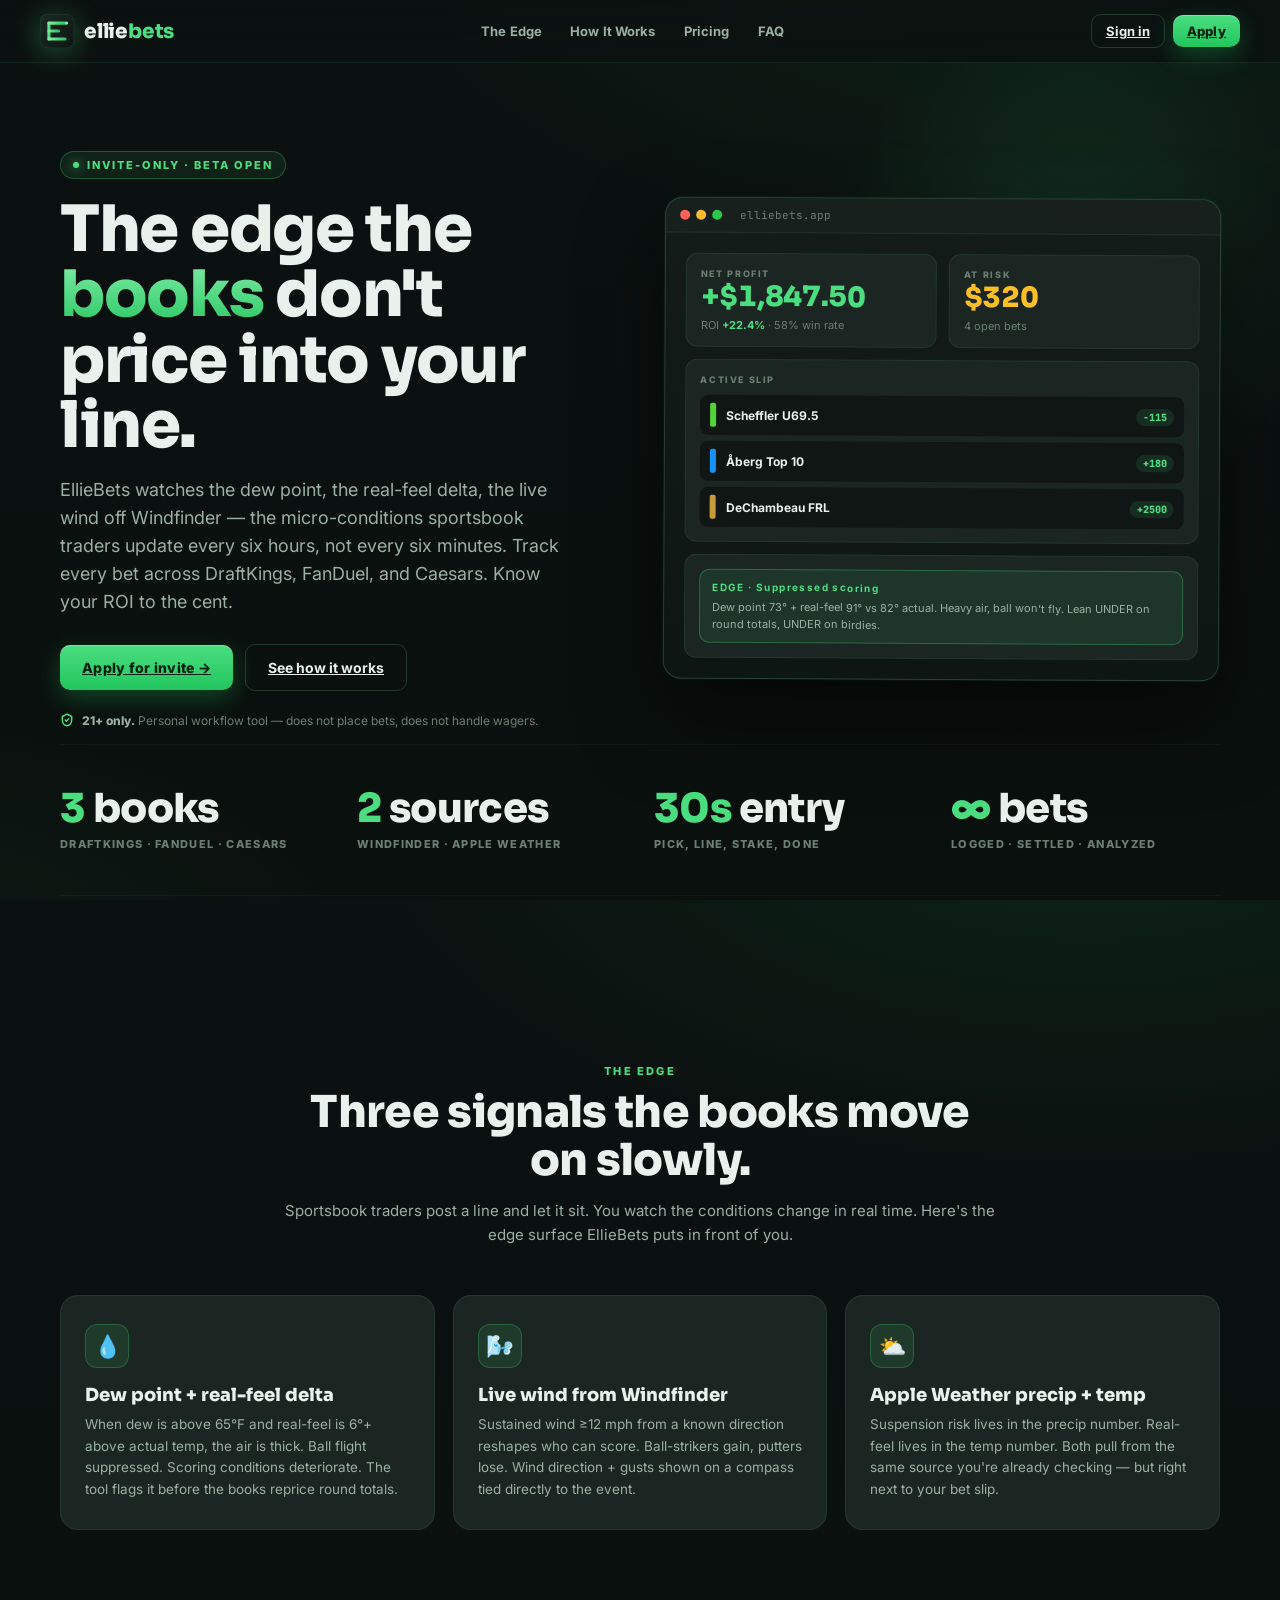
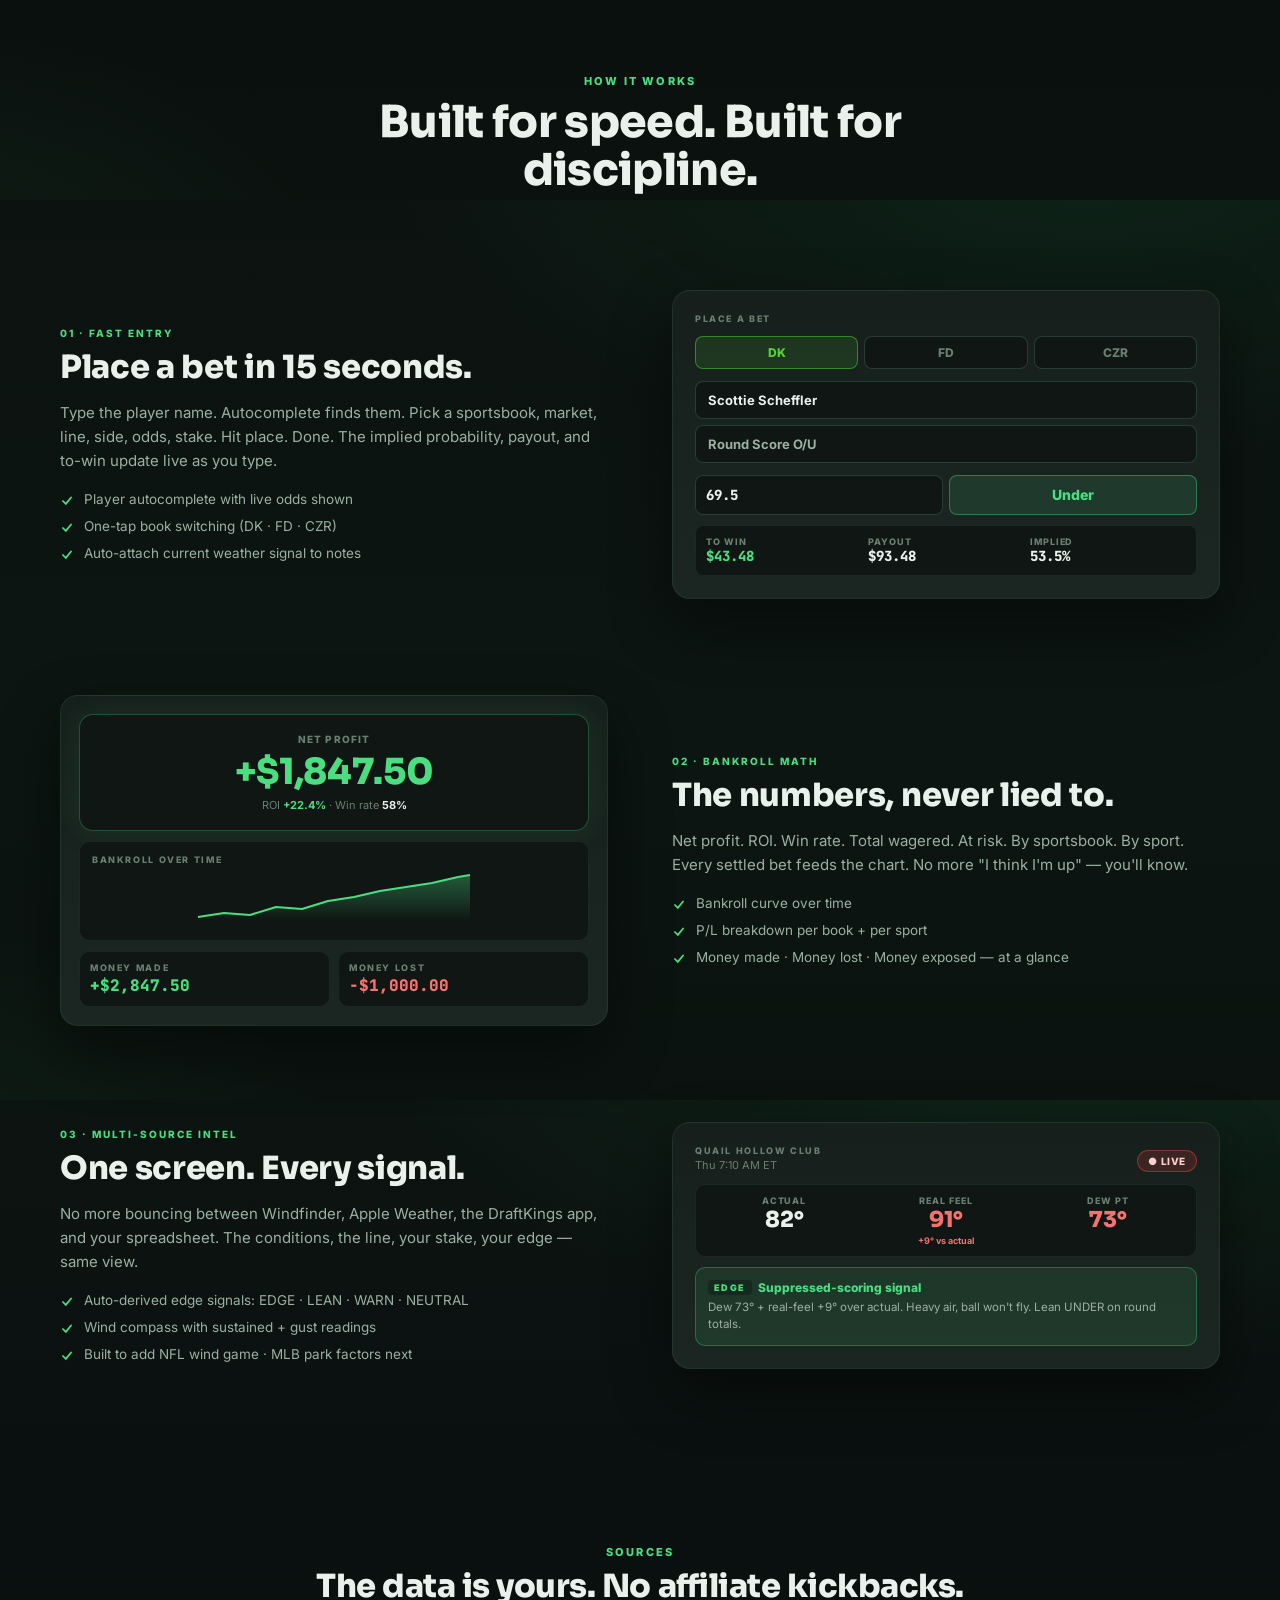
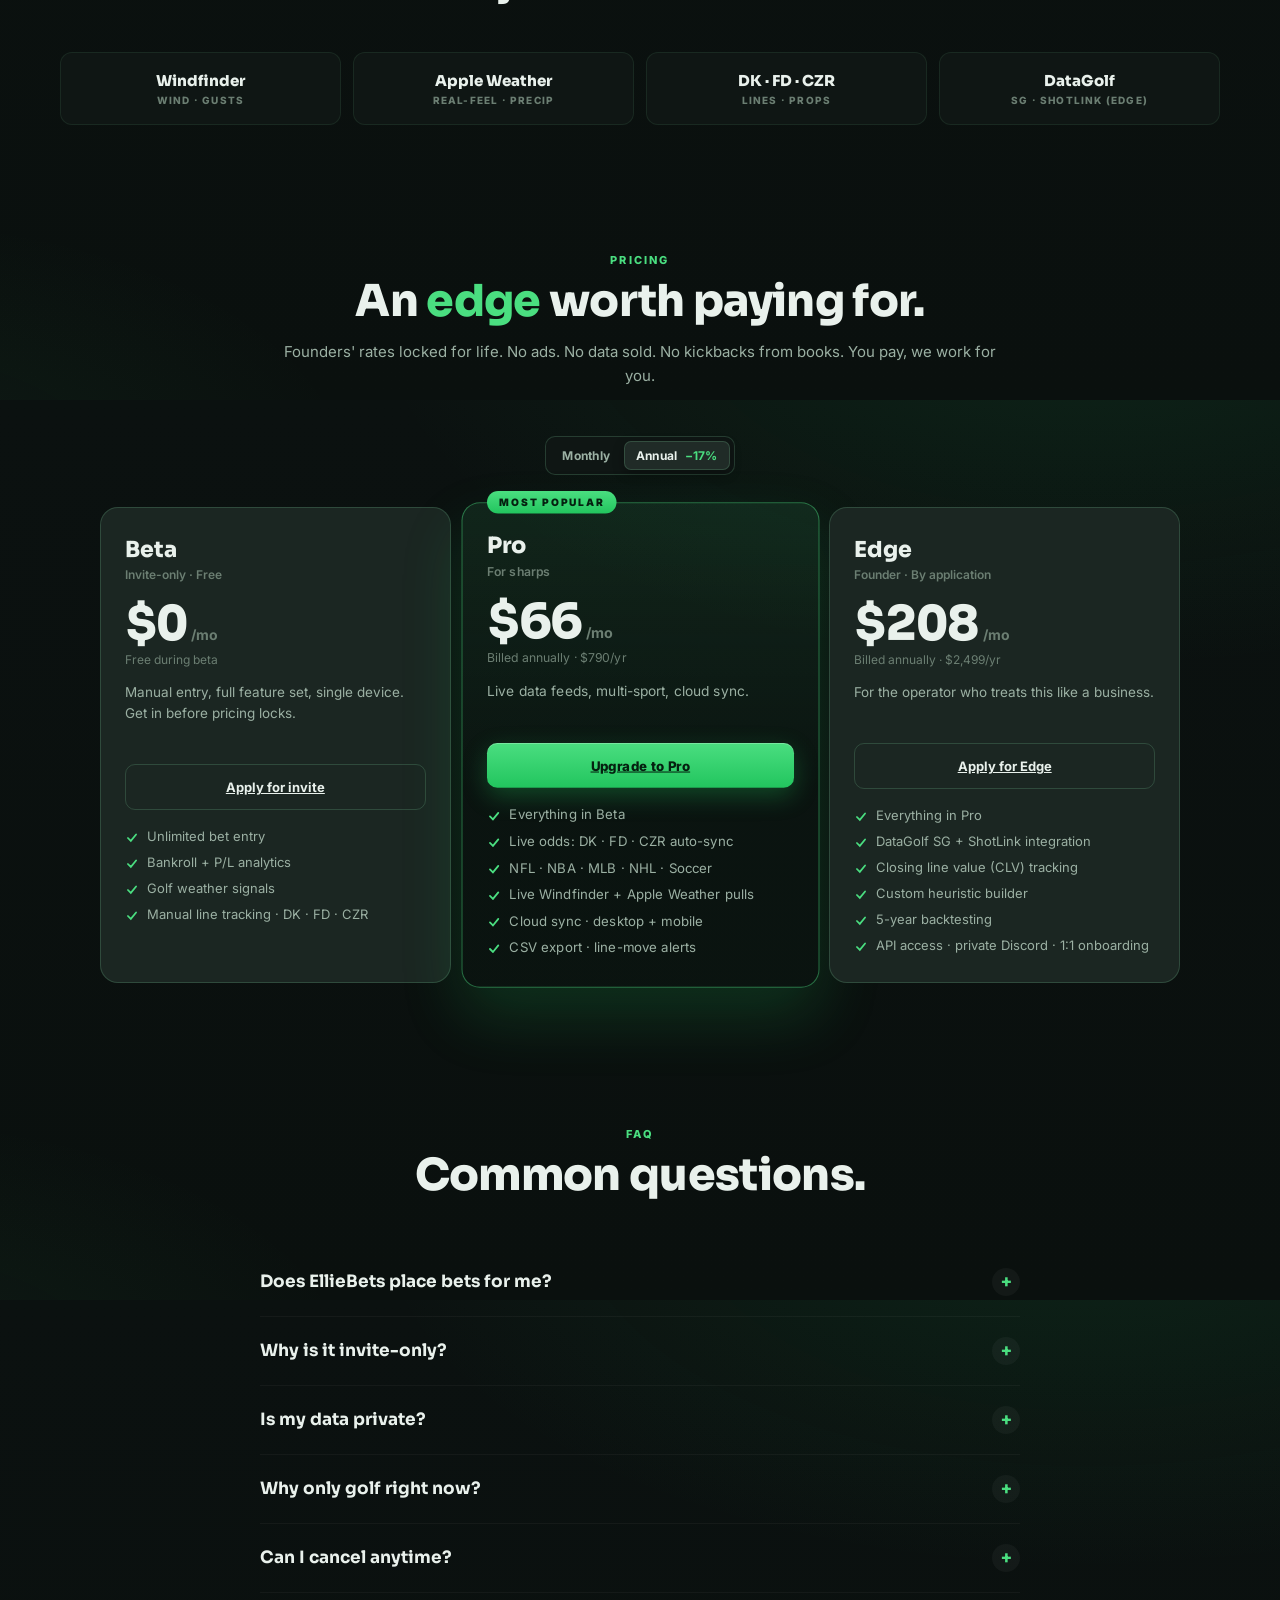
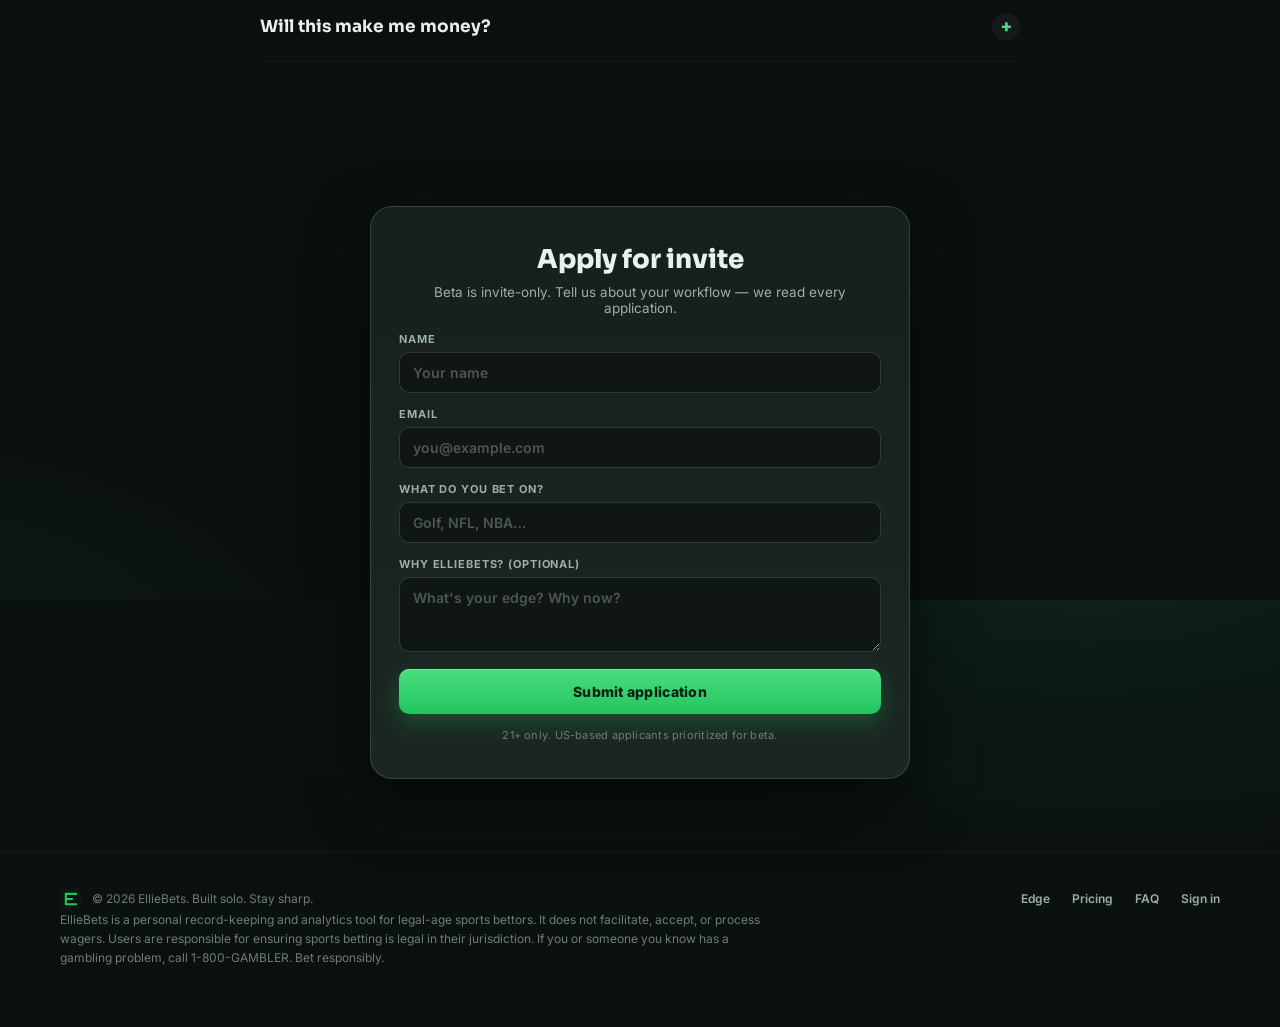
==== index.html @ 2fd18cd8 "first launch" ====
<!DOCTYPE html>
<html lang="en">
<head>
  <meta charset="UTF-8" />
  <meta name="viewport" content="width=device-width, initial-scale=1, viewport-fit=cover" />
  <title>EllieBets — The private edge-tracker for serious sports bettors</title>
  <meta name="description" content="A private, invite-only sports betting workflow tool. Live weather signals, multi-book line tracking, and the bankroll math that books don't show you. Built by one bettor, for serious bettors." />
  <meta name="theme-color" content="#0b1110" />

  <link rel="icon" href="data:image/svg+xml;utf8,<svg xmlns='http://www.w3.org/2000/svg' viewBox='0 0 64 64'><rect width='64' height='64' rx='14' fill='%230e1613'/><rect x='14' y='14' width='6' height='36' rx='3' fill='%2322c55e'/><rect x='14' y='14' width='36' height='6' rx='3' fill='%2322c55e'/><rect x='14' y='29' width='24' height='6' rx='3' fill='%2322c55e'/><rect x='14' y='44' width='36' height='6' rx='3' fill='%2322c55e'/><circle cx='50' cy='17' r='3' fill='%2386efac'/></svg>" />

  <link rel="stylesheet" href="src/styles.css" />
  <link rel="stylesheet" href="src/landing.css" />
</head>
<body>

  <!-- ── Nav ─────────────────────────────────────────── -->
  <header class="lp-nav">
    <div class="lp-wrap lp-nav-inner">
      <a href="#top" style="display: inline-flex; align-items: center; gap: 10px; text-decoration: none; color: inherit;">
        <svg width="34" height="34" viewBox="0 0 64 64" aria-label="EllieBets" role="img"
             style="filter: drop-shadow(0 4px 14px rgba(74,222,128,0.35));">
          <defs>
            <linearGradient id="ebTile" x1="0" y1="0" x2="1" y2="1">
              <stop offset="0%" stop-color="#1c2a23" /><stop offset="100%" stop-color="#0e1613" />
            </linearGradient>
            <linearGradient id="ebBar" x1="0" y1="0" x2="1" y2="0">
              <stop offset="0%" stop-color="#86efac" /><stop offset="100%" stop-color="#22c55e" />
            </linearGradient>
          </defs>
          <rect x="0" y="0" width="64" height="64" rx="14" fill="url(#ebTile)" />
          <rect x="0.5" y="0.5" width="63" height="63" rx="13.5" fill="none" stroke="rgba(74,222,128,0.18)" />
          <rect x="14" y="14" width="6" height="36" rx="3" fill="url(#ebBar)" />
          <rect x="14" y="14" width="36" height="6" rx="3" fill="url(#ebBar)" />
          <rect x="14" y="29" width="24" height="6" rx="3" fill="url(#ebBar)" opacity="0.95" />
          <rect x="14" y="44" width="36" height="6" rx="3" fill="url(#ebBar)" />
          <circle cx="50" cy="17" r="3" fill="#86efac" />
        </svg>
        <span style="font-family: var(--eb-font-display); font-weight: 900; font-size: 20px; letter-spacing: -0.01em;">
          <span style="color: var(--eb-fg-1);">ellie</span><span style="color: var(--eb-green);">bets</span>
        </span>
      </a>

      <nav class="lp-nav-links">
        <a href="#edge">The Edge</a>
        <a href="#how">How It Works</a>
        <a href="#pricing">Pricing</a>
        <a href="#faq">FAQ</a>
      </nav>

      <div class="lp-nav-cta">
        <a href="EllieBets.html" class="eb-btn eb-btn-ghost" style="padding: 8px 14px; font-size: 13px;">Sign in</a>
        <a href="#apply" class="eb-btn eb-btn-primary" style="padding: 8px 14px; font-size: 13px;">Apply</a>
        <button class="lp-mobile-toggle" aria-label="Menu" onclick="document.querySelector('.lp-mobile-menu').classList.toggle('open')">
          <svg viewBox="0 0 24 24" fill="none" stroke="currentColor" stroke-width="2.5" stroke-linecap="round">
            <line x1="4" y1="7" x2="20" y2="7"/>
            <line x1="4" y1="12" x2="20" y2="12"/>
            <line x1="4" y1="17" x2="20" y2="17"/>
          </svg>
        </button>
      </div>
    </div>
    <div class="lp-wrap">
      <div class="lp-mobile-menu">
        <a href="#edge" onclick="document.querySelector('.lp-mobile-menu').classList.remove('open')">The Edge</a>
        <a href="#how" onclick="document.querySelector('.lp-mobile-menu').classList.remove('open')">How It Works</a>
        <a href="#pricing" onclick="document.querySelector('.lp-mobile-menu').classList.remove('open')">Pricing</a>
        <a href="#faq" onclick="document.querySelector('.lp-mobile-menu').classList.remove('open')">FAQ</a>
        <a href="EllieBets.html">Sign in →</a>
      </div>
    </div>
  </header>

  <!-- ── Hero ────────────────────────────────────────── -->
  <section class="lp-hero" id="top">
    <div class="lp-wrap">
      <div class="lp-hero-grid">
        <div>
          <span class="lp-eyebrow">Invite-only · Beta open</span>
          <h1 class="lp-h1">
            The edge the <em>books</em> don't price into your line.
          </h1>
          <p class="lp-sub">
            EllieBets watches the dew point, the real-feel delta, the live wind off Windfinder — the micro-conditions sportsbook traders update every six hours, not every six minutes. Track every bet across DraftKings, FanDuel, and Caesars. Know your ROI to the cent.
          </p>

          <div class="lp-cta-row">
            <a href="#apply" class="eb-btn eb-btn-primary">Apply for invite →</a>
            <a href="#how" class="eb-btn eb-btn-ghost">See how it works</a>
          </div>

          <div class="lp-trustline">
            <svg width="14" height="14" viewBox="0 0 24 24" fill="none" stroke="var(--eb-green)" stroke-width="2.5" stroke-linecap="round">
              <path d="M12 2L4 6v6c0 5 3.5 9 8 10 4.5-1 8-5 8-10V6l-8-4z"/>
              <path d="M9 12l2 2 4-4"/>
            </svg>
            <span><strong>21+ only.</strong> Personal workflow tool — does not place bets, does not handle wagers.</span>
          </div>
        </div>

        <!-- Mockup -->
        <div class="lp-mockup">
          <div class="lp-mockup-bar">
            <i></i><i></i><i></i>
            <span>elliebets.app</span>
          </div>
          <div class="lp-mockup-body">
            <div class="lp-mockup-card">
              <div class="lp-mock-label">Net Profit</div>
              <div class="lp-mock-stat">+$1,847.50</div>
              <div style="font-size: 11px; color: var(--eb-fg-3); margin-top: 4px;">ROI <span style="color: var(--eb-green); font-weight: 700;">+22.4%</span> · 58% win rate</div>
            </div>
            <div class="lp-mockup-card">
              <div class="lp-mock-label">At Risk</div>
              <div class="lp-mock-stat" style="color: var(--eb-push);">$320</div>
              <div style="font-size: 11px; color: var(--eb-fg-3); margin-top: 4px;">4 open bets</div>
            </div>
            <div class="lp-mockup-card span-2">
              <div class="lp-mock-label" style="margin-bottom: 10px;">Active Slip</div>
              <div class="lp-mock-row">
                <span style="width: 6px; height: 24px; background: #53d337; border-radius: 2px;"></span>
                <span>Scheffler U69.5</span>
                <span class="lp-mock-pill">−115</span>
              </div>
              <div class="lp-mock-row">
                <span style="width: 6px; height: 24px; background: #1493ff; border-radius: 2px;"></span>
                <span>Åberg Top 10</span>
                <span class="lp-mock-pill">+180</span>
              </div>
              <div class="lp-mock-row">
                <span style="width: 6px; height: 24px; background: #c79b3a; border-radius: 2px;"></span>
                <span>DeChambeau FRL</span>
                <span class="lp-mock-pill">+2500</span>
              </div>
            </div>
            <div class="lp-mockup-card span-2">
              <div class="lp-mock-edge">
                <b>EDGE · Suppressed scoring</b>
                Dew point 73° + real-feel 91° vs 82° actual. Heavy air, ball won't fly. Lean UNDER on round totals, UNDER on birdies.
              </div>
            </div>
          </div>
        </div>
      </div>

      <!-- Stats strip -->
      <div class="lp-stats">
        <div>
          <div class="lp-stat-num"><em>3</em> books</div>
          <div class="lp-stat-cap">DraftKings · FanDuel · Caesars</div>
        </div>
        <div>
          <div class="lp-stat-num"><em>2</em> sources</div>
          <div class="lp-stat-cap">Windfinder · Apple Weather</div>
        </div>
        <div>
          <div class="lp-stat-num"><em>30s</em> entry</div>
          <div class="lp-stat-cap">Pick, line, stake, done</div>
        </div>
        <div>
          <div class="lp-stat-num"><em>∞</em> bets</div>
          <div class="lp-stat-cap">Logged · Settled · Analyzed</div>
        </div>
      </div>
    </div>
  </section>

  <!-- ── The Edge ────────────────────────────────────── -->
  <section class="lp-section" id="edge">
    <div class="lp-wrap">
      <div class="lp-section-head">
        <div class="lp-section-eyebrow">The Edge</div>
        <h2 class="lp-section-title">Three signals the books move on slowly.</h2>
        <p class="lp-section-sub">
          Sportsbook traders post a line and let it sit. You watch the conditions change in real time. Here's the edge surface EllieBets puts in front of you.
        </p>
      </div>

      <div class="lp-edge">
        <div class="lp-edge-card">
          <div class="ico">💧</div>
          <h3>Dew point + real-feel delta</h3>
          <p>When dew is above 65°F and real-feel is 6°+ above actual temp, the air is thick. Ball flight suppressed. Scoring conditions deteriorate. The tool flags it before the books reprice round totals.</p>
        </div>
        <div class="lp-edge-card">
          <div class="ico">🌬️</div>
          <h3>Live wind from Windfinder</h3>
          <p>Sustained wind ≥12 mph from a known direction reshapes who can score. Ball-strikers gain, putters lose. Wind direction + gusts shown on a compass tied directly to the event.</p>
        </div>
        <div class="lp-edge-card">
          <div class="ico">⛅</div>
          <h3>Apple Weather precip + temp</h3>
          <p>Suspension risk lives in the precip number. Real-feel lives in the temp number. Both pull from the same source you're already checking — but right next to your bet slip.</p>
        </div>
      </div>
    </div>
  </section>

  <!-- ── How It Works ────────────────────────────────── -->
  <section class="lp-section" id="how" style="background: linear-gradient(180deg, transparent 0%, rgba(74,222,128,0.025) 50%, transparent 100%);">
    <div class="lp-wrap">
      <div class="lp-section-head">
        <div class="lp-section-eyebrow">How It Works</div>
        <h2 class="lp-section-title">Built for speed. Built for discipline.</h2>
      </div>

      <div class="lp-feature-row">
        <div>
          <div class="lp-section-eyebrow">01 · Fast entry</div>
          <h3>Place a bet in 15 seconds.</h3>
          <p>Type the player name. Autocomplete finds them. Pick a sportsbook, market, line, side, odds, stake. Hit place. Done. The implied probability, payout, and to-win update live as you type.</p>
          <ul>
            <li><svg viewBox="0 0 24 24" fill="none" stroke="var(--eb-green)" stroke-width="3" stroke-linecap="round"><path d="M5 12l5 5 9-11"/></svg> Player autocomplete with live odds shown</li>
            <li><svg viewBox="0 0 24 24" fill="none" stroke="var(--eb-green)" stroke-width="3" stroke-linecap="round"><path d="M5 12l5 5 9-11"/></svg> One-tap book switching (DK · FD · CZR)</li>
            <li><svg viewBox="0 0 24 24" fill="none" stroke="var(--eb-green)" stroke-width="3" stroke-linecap="round"><path d="M5 12l5 5 9-11"/></svg> Auto-attach current weather signal to notes</li>
          </ul>
        </div>
        <div class="lp-visual">
          <div class="lp-mock-label" style="margin-bottom: 12px;">Place a Bet</div>
          <div style="display: grid; grid-template-columns: 1fr 1fr 1fr; gap: 6px; margin-bottom: 12px;">
            <div style="padding: 8px; background: rgba(83,211,55,0.12); border: 1px solid rgba(83,211,55,0.5); border-radius: 8px; text-align: center; font-weight: 800; font-size: 12px; color: #53d337;">DK</div>
            <div style="padding: 8px; background: var(--eb-bg-1); border: 1px solid var(--eb-border-strong); border-radius: 8px; text-align: center; font-weight: 800; font-size: 12px; color: var(--eb-fg-3);">FD</div>
            <div style="padding: 8px; background: var(--eb-bg-1); border: 1px solid var(--eb-border-strong); border-radius: 8px; text-align: center; font-weight: 800; font-size: 12px; color: var(--eb-fg-3);">CZR</div>
          </div>
          <div style="padding: 10px 12px; background: var(--eb-bg-1); border: 1px solid var(--eb-border-strong); border-radius: 8px; font-size: 13px; font-weight: 700; margin-bottom: 6px;">Scottie Scheffler</div>
          <div style="padding: 10px 12px; background: var(--eb-bg-1); border: 1px solid var(--eb-border-strong); border-radius: 8px; font-size: 13px; font-weight: 700; margin-bottom: 12px; color: var(--eb-fg-2);">Round Score O/U</div>
          <div style="display: grid; grid-template-columns: 1fr 1fr; gap: 6px; margin-bottom: 6px;">
            <div style="padding: 10px; background: var(--eb-bg-1); border: 1px solid var(--eb-border-strong); border-radius: 8px; font-family: var(--eb-font-mono); font-weight: 800;">69.5</div>
            <div style="padding: 10px; background: rgba(74,222,128,0.12); border: 1px solid rgba(74,222,128,0.4); border-radius: 8px; font-weight: 800; color: var(--eb-green); text-align: center;">Under</div>
          </div>
          <div style="display: grid; grid-template-columns: repeat(3,1fr); gap: 6px; padding: 10px; background: var(--eb-bg-1); border: 1px solid var(--eb-border); border-radius: 8px; margin-top: 10px;">
            <div><div style="font-size: 9px; color: var(--eb-fg-3); letter-spacing: 0.1em; font-weight: 800;">TO WIN</div><div style="font-family: var(--eb-font-mono); font-weight: 800; color: var(--eb-green);">$43.48</div></div>
            <div><div style="font-size: 9px; color: var(--eb-fg-3); letter-spacing: 0.1em; font-weight: 800;">PAYOUT</div><div style="font-family: var(--eb-font-mono); font-weight: 800;">$93.48</div></div>
            <div><div style="font-size: 9px; color: var(--eb-fg-3); letter-spacing: 0.1em; font-weight: 800;">IMPLIED</div><div style="font-family: var(--eb-font-mono); font-weight: 800;">53.5%</div></div>
          </div>
        </div>
      </div>

      <div class="lp-feature-row reverse">
        <div>
          <div class="lp-section-eyebrow">02 · Bankroll math</div>
          <h3>The numbers, never lied to.</h3>
          <p>Net profit. ROI. Win rate. Total wagered. At risk. By sportsbook. By sport. Every settled bet feeds the chart. No more "I think I'm up" — you'll know.</p>
          <ul>
            <li><svg viewBox="0 0 24 24" fill="none" stroke="var(--eb-green)" stroke-width="3" stroke-linecap="round"><path d="M5 12l5 5 9-11"/></svg> Bankroll curve over time</li>
            <li><svg viewBox="0 0 24 24" fill="none" stroke="var(--eb-green)" stroke-width="3" stroke-linecap="round"><path d="M5 12l5 5 9-11"/></svg> P/L breakdown per book + per sport</li>
            <li><svg viewBox="0 0 24 24" fill="none" stroke="var(--eb-green)" stroke-width="3" stroke-linecap="round"><path d="M5 12l5 5 9-11"/></svg> Money made · Money lost · Money exposed — at a glance</li>
          </ul>
        </div>
        <div class="lp-visual" style="padding: 18px;">
          <div style="padding: 18px; background: var(--eb-bg-1); border: 1px solid rgba(74,222,128,0.30); border-radius: 14px; text-align: center; box-shadow: 0 0 32px rgba(74,222,128,0.10);">
            <div style="font-size: 10px; letter-spacing: 0.12em; text-transform: uppercase; color: var(--eb-fg-3); font-weight: 800;">Net Profit</div>
            <div style="font-family: var(--eb-font-display); font-weight: 900; font-size: 36px; color: var(--eb-green); letter-spacing: -0.01em; margin-top: 4px;">+$1,847.50</div>
            <div style="font-size: 11px; color: var(--eb-fg-3); margin-top: 4px;">ROI <span style="color: var(--eb-green); font-weight: 700;">+22.4%</span> · Win rate <span style="color: var(--eb-fg-1); font-weight: 700;">58%</span></div>
          </div>
          <div style="padding: 12px; background: var(--eb-bg-1); border: 1px solid var(--eb-border); border-radius: 10px; margin-top: 10px;">
            <div class="lp-mock-label">Bankroll over time</div>
            <svg viewBox="0 0 280 56" style="width: 100%; height: 56px; margin-top: 4px;">
              <defs>
                <linearGradient id="lpSpark" x1="0" y1="0" x2="0" y2="1">
                  <stop offset="0%" stop-color="#4ade80" stop-opacity="0.35"/><stop offset="100%" stop-color="#4ade80" stop-opacity="0"/>
                </linearGradient>
              </defs>
              <path d="M 4 48 L 30 44 L 56 46 L 82 38 L 108 40 L 134 32 L 160 28 L 186 22 L 212 18 L 238 14 L 264 8 L 276 6 L 276 52 L 4 52 Z" fill="url(#lpSpark)"/>
              <path d="M 4 48 L 30 44 L 56 46 L 82 38 L 108 40 L 134 32 L 160 28 L 186 22 L 212 18 L 238 14 L 264 8 L 276 6" fill="none" stroke="#4ade80" stroke-width="2" stroke-linejoin="round"/>
            </svg>
          </div>
          <div style="display: grid; grid-template-columns: 1fr 1fr; gap: 8px; margin-top: 10px;">
            <div style="padding: 10px; background: var(--eb-bg-1); border: 1px solid var(--eb-border); border-radius: 10px;">
              <div class="lp-mock-label">Money Made</div>
              <div style="font-family: var(--eb-font-mono); font-weight: 800; font-size: 16px; color: var(--eb-green); margin-top: 2px;">+$2,847.50</div>
            </div>
            <div style="padding: 10px; background: var(--eb-bg-1); border: 1px solid var(--eb-border); border-radius: 10px;">
              <div class="lp-mock-label">Money Lost</div>
              <div style="font-family: var(--eb-font-mono); font-weight: 800; font-size: 16px; color: var(--eb-loss); margin-top: 2px;">−$1,000.00</div>
            </div>
          </div>
        </div>
      </div>

      <div class="lp-feature-row">
        <div>
          <div class="lp-section-eyebrow">03 · Multi-source intel</div>
          <h3>One screen. Every signal.</h3>
          <p>No more bouncing between Windfinder, Apple Weather, the DraftKings app, and your spreadsheet. The conditions, the line, your stake, your edge — same view.</p>
          <ul>
            <li><svg viewBox="0 0 24 24" fill="none" stroke="var(--eb-green)" stroke-width="3" stroke-linecap="round"><path d="M5 12l5 5 9-11"/></svg> Auto-derived edge signals: EDGE · LEAN · WARN · NEUTRAL</li>
            <li><svg viewBox="0 0 24 24" fill="none" stroke="var(--eb-green)" stroke-width="3" stroke-linecap="round"><path d="M5 12l5 5 9-11"/></svg> Wind compass with sustained + gust readings</li>
            <li><svg viewBox="0 0 24 24" fill="none" stroke="var(--eb-green)" stroke-width="3" stroke-linecap="round"><path d="M5 12l5 5 9-11"/></svg> Built to add NFL wind game · MLB park factors next</li>
          </ul>
        </div>
        <div class="lp-visual">
          <div style="display: flex; justify-content: space-between; align-items: flex-end; margin-bottom: 12px;">
            <div>
              <div class="lp-mock-label">Quail Hollow Club</div>
              <div style="font-size: 11px; color: var(--eb-fg-3); margin-top: 2px;">Thu 7:10 AM ET</div>
            </div>
            <div style="font-size: 10px; padding: 4px 10px; background: rgba(239,68,68,0.16); border: 1px solid rgba(239,68,68,0.45); border-radius: 999px; color: #ffcfcf; font-weight: 800; letter-spacing: 0.06em;">● LIVE</div>
          </div>
          <div style="display: grid; grid-template-columns: 1fr 1fr 1fr; gap: 6px; background: var(--eb-bg-1); border: 1px solid var(--eb-border); border-radius: 10px; padding: 10px;">
            <div style="text-align: center;"><div style="font-size: 9px; color: var(--eb-fg-3); letter-spacing: 0.1em; font-weight: 800;">ACTUAL</div><div style="font-family: var(--eb-font-display); font-weight: 800; font-size: 22px;">82°</div></div>
            <div style="text-align: center;"><div style="font-size: 9px; color: var(--eb-fg-3); letter-spacing: 0.1em; font-weight: 800;">REAL FEEL</div><div style="font-family: var(--eb-font-display); font-weight: 800; font-size: 22px; color: var(--eb-loss);">91°</div><div style="font-size: 9px; color: var(--eb-loss); font-weight: 700; margin-top: 2px;">+9° vs actual</div></div>
            <div style="text-align: center;"><div style="font-size: 9px; color: var(--eb-fg-3); letter-spacing: 0.1em; font-weight: 800;">DEW PT</div><div style="font-family: var(--eb-font-display); font-weight: 800; font-size: 22px; color: var(--eb-loss);">73°</div></div>
          </div>
          <div style="padding: 12px; background: rgba(74,222,128,0.10); border: 1px solid rgba(74,222,128,0.32); border-radius: 10px; margin-top: 10px;">
            <div style="display: flex; align-items: center; gap: 6px; margin-bottom: 4px;">
              <span style="font-size: 9px; font-weight: 900; letter-spacing: 0.16em; color: var(--eb-green); padding: 2px 6px; border-radius: 4px; background: rgba(0,0,0,0.25);">EDGE</span>
              <span style="font-size: 12px; font-weight: 800; color: var(--eb-green);">Suppressed-scoring signal</span>
            </div>
            <div style="font-size: 11.5px; color: var(--eb-fg-2); line-height: 1.45;">Dew 73° + real-feel +9° over actual. Heavy air, ball won't fly. Lean UNDER on round totals.</div>
          </div>
        </div>
      </div>
    </div>
  </section>

  <!-- ── Sources ─────────────────────────────────────── -->
  <section class="lp-section tight">
    <div class="lp-wrap">
      <div class="lp-section-head">
        <div class="lp-section-eyebrow">Sources</div>
        <h2 class="lp-section-title" style="font-size: clamp(22px, 3vw, 32px);">The data is yours. No affiliate kickbacks.</h2>
      </div>
      <div class="lp-sources">
        <div class="lp-source"><div class="lp-source-name">Windfinder</div><div class="lp-source-cap">Wind · Gusts</div></div>
        <div class="lp-source"><div class="lp-source-name">Apple Weather</div><div class="lp-source-cap">Real-feel · Precip</div></div>
        <div class="lp-source"><div class="lp-source-name">DK · FD · CZR</div><div class="lp-source-cap">Lines · Props</div></div>
        <div class="lp-source"><div class="lp-source-name">DataGolf</div><div class="lp-source-cap">SG · ShotLink (Edge)</div></div>
      </div>
    </div>
  </section>

  <!-- ── Pricing ─────────────────────────────────────── -->
  <section class="lp-section" id="pricing">
    <div class="lp-wrap">
      <div class="lp-section-head">
        <div class="lp-section-eyebrow">Pricing</div>
        <h2 class="lp-section-title">An <span style="color: var(--eb-green);">edge</span> worth paying for.</h2>
        <p class="lp-section-sub">Founders' rates locked for life. No ads. No data sold. No kickbacks from books. You pay, we work for you.</p>
      </div>

      <div class="lp-billing-toggle">
        <div class="eb-seg" style="padding: 4px;">
          <button id="bill-monthly" aria-pressed="false" onclick="setBilling('monthly')">Monthly</button>
          <button id="bill-annual" aria-pressed="true" onclick="setBilling('annual')">Annual <span style="color: var(--eb-green); margin-left: 4px;">−17%</span></button>
        </div>
      </div>

      <div class="lp-pricing-grid">
        <!-- Beta -->
        <div class="lp-tier">
          <h3>Beta</h3>
          <div class="tag">Invite-only · Free</div>
          <div class="lp-tier-price">
            <span class="num">$0</span><span class="per">/mo</span>
          </div>
          <div class="lp-tier-billing">Free during beta</div>
          <div class="lp-tier-desc">Manual entry, full feature set, single device. Get in before pricing locks.</div>
          <a href="#apply" class="eb-btn eb-btn-ghost">Apply for invite</a>
          <ul>
            <li><svg viewBox="0 0 24 24" fill="none" stroke="var(--eb-green)" stroke-width="3" stroke-linecap="round"><path d="M5 12l5 5 9-11"/></svg> Unlimited bet entry</li>
            <li><svg viewBox="0 0 24 24" fill="none" stroke="var(--eb-green)" stroke-width="3" stroke-linecap="round"><path d="M5 12l5 5 9-11"/></svg> Bankroll + P/L analytics</li>
            <li><svg viewBox="0 0 24 24" fill="none" stroke="var(--eb-green)" stroke-width="3" stroke-linecap="round"><path d="M5 12l5 5 9-11"/></svg> Golf weather signals</li>
            <li><svg viewBox="0 0 24 24" fill="none" stroke="var(--eb-green)" stroke-width="3" stroke-linecap="round"><path d="M5 12l5 5 9-11"/></svg> Manual line tracking · DK · FD · CZR</li>
          </ul>
        </div>

        <!-- Pro (featured) -->
        <div class="lp-tier featured">
          <span class="lp-tier-badge">MOST POPULAR</span>
          <h3>Pro</h3>
          <div class="tag">For sharps</div>
          <div class="lp-tier-price">
            <span class="num" data-monthly="79" data-annual="66">$66</span><span class="per">/mo</span>
          </div>
          <div class="lp-tier-billing" id="bill-pro">Billed annually · $790/yr</div>
          <div class="lp-tier-desc">Live data feeds, multi-sport, cloud sync.</div>
          <a href="#apply" class="eb-btn eb-btn-primary">Upgrade to Pro</a>
          <ul>
            <li><svg viewBox="0 0 24 24" fill="none" stroke="var(--eb-green)" stroke-width="3" stroke-linecap="round"><path d="M5 12l5 5 9-11"/></svg> Everything in Beta</li>
            <li><svg viewBox="0 0 24 24" fill="none" stroke="var(--eb-green)" stroke-width="3" stroke-linecap="round"><path d="M5 12l5 5 9-11"/></svg> Live odds: DK · FD · CZR auto-sync</li>
            <li><svg viewBox="0 0 24 24" fill="none" stroke="var(--eb-green)" stroke-width="3" stroke-linecap="round"><path d="M5 12l5 5 9-11"/></svg> NFL · NBA · MLB · NHL · Soccer</li>
            <li><svg viewBox="0 0 24 24" fill="none" stroke="var(--eb-green)" stroke-width="3" stroke-linecap="round"><path d="M5 12l5 5 9-11"/></svg> Live Windfinder + Apple Weather pulls</li>
            <li><svg viewBox="0 0 24 24" fill="none" stroke="var(--eb-green)" stroke-width="3" stroke-linecap="round"><path d="M5 12l5 5 9-11"/></svg> Cloud sync · desktop + mobile</li>
            <li><svg viewBox="0 0 24 24" fill="none" stroke="var(--eb-green)" stroke-width="3" stroke-linecap="round"><path d="M5 12l5 5 9-11"/></svg> CSV export · line-move alerts</li>
          </ul>
        </div>

        <!-- Edge -->
        <div class="lp-tier">
          <h3>Edge</h3>
          <div class="tag">Founder · By application</div>
          <div class="lp-tier-price">
            <span class="num" data-monthly="299" data-annual="208">$208</span><span class="per">/mo</span>
          </div>
          <div class="lp-tier-billing" id="bill-edge">Billed annually · $2,499/yr</div>
          <div class="lp-tier-desc">For the operator who treats this like a business.</div>
          <a href="#apply" class="eb-btn eb-btn-ghost">Apply for Edge</a>
          <ul>
            <li><svg viewBox="0 0 24 24" fill="none" stroke="var(--eb-green)" stroke-width="3" stroke-linecap="round"><path d="M5 12l5 5 9-11"/></svg> Everything in Pro</li>
            <li><svg viewBox="0 0 24 24" fill="none" stroke="var(--eb-green)" stroke-width="3" stroke-linecap="round"><path d="M5 12l5 5 9-11"/></svg> DataGolf SG + ShotLink integration</li>
            <li><svg viewBox="0 0 24 24" fill="none" stroke="var(--eb-green)" stroke-width="3" stroke-linecap="round"><path d="M5 12l5 5 9-11"/></svg> Closing line value (CLV) tracking</li>
            <li><svg viewBox="0 0 24 24" fill="none" stroke="var(--eb-green)" stroke-width="3" stroke-linecap="round"><path d="M5 12l5 5 9-11"/></svg> Custom heuristic builder</li>
            <li><svg viewBox="0 0 24 24" fill="none" stroke="var(--eb-green)" stroke-width="3" stroke-linecap="round"><path d="M5 12l5 5 9-11"/></svg> 5-year backtesting</li>
            <li><svg viewBox="0 0 24 24" fill="none" stroke="var(--eb-green)" stroke-width="3" stroke-linecap="round"><path d="M5 12l5 5 9-11"/></svg> API access · private Discord · 1:1 onboarding</li>
          </ul>
        </div>
      </div>
    </div>
  </section>

  <!-- ── FAQ ────────────────────────────────────────── -->
  <section class="lp-section" id="faq">
    <div class="lp-wrap">
      <div class="lp-section-head">
        <div class="lp-section-eyebrow">FAQ</div>
        <h2 class="lp-section-title">Common questions.</h2>
      </div>

      <div class="lp-faq">
        <div class="lp-faq-item">
          <button class="lp-faq-q" onclick="this.parentElement.classList.toggle('open')">
            <span>Does EllieBets place bets for me?</span><span class="plus">+</span>
          </button>
          <div class="lp-faq-a">
            <p>No. EllieBets is a personal workflow tool. It never connects to a sportsbook account, never moves money, and never holds funds. You place your own bets on DK, FD, or Caesars — EllieBets is where you log them, watch the conditions, and track your bankroll.</p>
          </div>
        </div>
        <div class="lp-faq-item">
          <button class="lp-faq-q" onclick="this.parentElement.classList.toggle('open')">
            <span>Why is it invite-only?</span><span class="plus">+</span>
          </button>
          <div class="lp-faq-a">
            <p>Quality over volume. The founder hand-reviews every applicant during beta. If you're a serious bettor with a real workflow, you'll get in fast.</p>
          </div>
        </div>
        <div class="lp-faq-item">
          <button class="lp-faq-q" onclick="this.parentElement.classList.toggle('open')">
            <span>Is my data private?</span><span class="plus">+</span>
          </button>
          <div class="lp-faq-a">
            <p>Yes. Your bets, your notes, your bankroll — locked to your account, encrypted at rest, never sold, never shared. The only thing the team sees is anonymized aggregates to improve the signal engine.</p>
          </div>
        </div>
        <div class="lp-faq-item">
          <button class="lp-faq-q" onclick="this.parentElement.classList.toggle('open')">
            <span>Why only golf right now?</span><span class="plus">+</span>
          </button>
          <div class="lp-faq-a">
            <p>Because weather signals are the strongest, slowest-moving edge in golf — and that's where this tool started. NFL wind games, MLB park factors, and NBA rest models are next on the roadmap. The sport switcher is already in the app.</p>
          </div>
        </div>
        <div class="lp-faq-item">
          <button class="lp-faq-q" onclick="this.parentElement.classList.toggle('open')">
            <span>Can I cancel anytime?</span><span class="plus">+</span>
          </button>
          <div class="lp-faq-a">
            <p>Yes, no questions asked. Annual subscribers get pro-rated refunds. Founders' rates lock in for life — if you join at $66/mo and we raise prices, you stay at $66/mo forever.</p>
          </div>
        </div>
        <div class="lp-faq-item">
          <button class="lp-faq-q" onclick="this.parentElement.classList.toggle('open')">
            <span>Will this make me money?</span><span class="plus">+</span>
          </button>
          <div class="lp-faq-a">
            <p>Honest answer: not by itself. EllieBets is a tool. Discipline, bankroll management, and your own read on the markets are what make money. The tool gives you faster information, cleaner math, and a record of every decision so you can improve over time. No tool guarantees profit. Anyone who tells you otherwise is selling something fake.</p>
          </div>
        </div>
      </div>
    </div>
  </section>

  <!-- ── Apply ───────────────────────────────────────── -->
  <section class="lp-section" id="apply">
    <div class="lp-wrap">
      <div class="lp-apply">
        <div id="apply-form">
          <h3>Apply for invite</h3>
          <p>Beta is invite-only. Tell us about your workflow — we read every application.</p>
          <form onsubmit="submitApply(event)">
            <div>
              <label class="eb-label">Name</label>
              <input class="eb-input" name="name" placeholder="Your name" required />
            </div>
            <div>
              <label class="eb-label">Email</label>
              <input class="eb-input" type="email" name="email" placeholder="you@example.com" required />
            </div>
            <div>
              <label class="eb-label">What do you bet on?</label>
              <input class="eb-input" name="sports" placeholder="Golf, NFL, NBA…" />
            </div>
            <div>
              <label class="eb-label">Why EllieBets? (optional)</label>
              <textarea class="eb-textarea" name="why" rows="3" placeholder="What's your edge? Why now?" style="resize: vertical;"></textarea>
            </div>
            <button type="submit" class="eb-btn eb-btn-primary" style="padding: 14px; font-size: 14px;">Submit application</button>
            <div class="eb-hint" style="text-align: center;">21+ only. US-based applicants prioritized for beta.</div>
          </form>
        </div>
        <div id="apply-success" class="lp-apply-success" style="display: none;">
          <div class="check">
            <svg width="28" height="28" viewBox="0 0 24 24" fill="none" stroke="var(--eb-green)" stroke-width="3" stroke-linecap="round" stroke-linejoin="round">
              <path d="M5 12l5 5 9-11" />
            </svg>
          </div>
          <h3 style="font-family: var(--eb-font-display); font-weight: 900; font-size: 22px; margin: 8px 0 6px;">Application received.</h3>
          <p style="color: var(--eb-fg-2); font-size: 13.5px; margin: 0;">We'll review and get back to you within 48 hours.</p>
        </div>
      </div>
    </div>
  </section>

  <!-- ── Footer ──────────────────────────────────────── -->
  <footer class="lp-footer">
    <div class="lp-wrap">
      <div class="lp-footer-grid">
        <div style="display: flex; align-items: center; gap: 10px;">
          <svg width="22" height="22" viewBox="0 0 64 64" aria-hidden="true">
            <rect width="64" height="64" rx="14" fill="#0e1613" />
            <rect x="14" y="14" width="6" height="36" rx="3" fill="#22c55e" />
            <rect x="14" y="14" width="36" height="6" rx="3" fill="#22c55e" />
            <rect x="14" y="29" width="24" height="6" rx="3" fill="#22c55e" />
            <rect x="14" y="44" width="36" height="6" rx="3" fill="#22c55e" />
          </svg>
          <p>© 2026 EllieBets. Built solo. Stay sharp.</p>
        </div>
        <div class="lp-footer-links">
          <a href="#edge">Edge</a>
          <a href="#pricing">Pricing</a>
          <a href="#faq">FAQ</a>
          <a href="EllieBets.html">Sign in</a>
        </div>
      </div>
      <p class="lp-disclaimer">
        EllieBets is a personal record-keeping and analytics tool for legal-age sports bettors. It does not facilitate, accept, or process wagers. Users are responsible for ensuring sports betting is legal in their jurisdiction. If you or someone you know has a gambling problem, call 1-800-GAMBLER. Bet responsibly.
      </p>
    </div>
  </footer>

  <!-- Sticky mobile CTA -->
  <div class="lp-sticky-cta">
    <a href="#apply" class="eb-btn eb-btn-primary">Apply for invite →</a>
  </div>

  <script>
    function setBilling(mode) {
      const monthly = document.getElementById('bill-monthly');
      const annual = document.getElementById('bill-annual');
      monthly.setAttribute('aria-pressed', mode === 'monthly');
      annual.setAttribute('aria-pressed', mode === 'annual');

      document.querySelectorAll('.lp-tier-price .num').forEach(el => {
        const m = el.dataset.monthly, a = el.dataset.annual;
        if (!m || !a) return;
        el.textContent = '$' + (mode === 'annual' ? a : m);
      });

      const pro = document.getElementById('bill-pro');
      const edge = document.getElementById('bill-edge');
      if (mode === 'annual') {
        pro.textContent = 'Billed annually · $790/yr';
        edge.textContent = 'Billed annually · $2,499/yr';
      } else {
        pro.textContent = 'Billed monthly · cancel anytime';
        edge.textContent = 'Billed monthly · cancel anytime';
      }
    }

    function submitApply(e) {
      e.preventDefault();
      const data = Object.fromEntries(new FormData(e.target));
      // In real life: POST to /api/applications or Firestore.
      console.log('Application:', data);
      document.getElementById('apply-form').style.display = 'none';
      document.getElementById('apply-success').style.display = 'block';
      // Scroll success card into view without scrollIntoView
      const target = document.getElementById('apply');
      const y = target.getBoundingClientRect().top + window.scrollY - 60;
      window.scrollTo({ top: y, behavior: 'smooth' });
    }
  </script>
</body>
</html>
---- src/styles.css ----
/* EllieBets — Dark Green / Slate design tokens
 * ───────────────────────────────────────────── */
@import url('https://fonts.googleapis.com/css2?family=Inter:wght@400;500;600;700;800;900&family=Sora:wght@600;700;800;900&family=JetBrains+Mono:wght@500;700&display=swap');

:root {
  /* Surfaces — graphite with a faint green undertone */
  --eb-bg-0: #0b1110;
  --eb-bg-1: #0f1614;
  --eb-bg-2: #131c19;
  --eb-panel: #161f1c;
  --eb-panel-2: #1b2622;
  --eb-panel-3: #202b27;
  --eb-input: #0f1614;

  /* Borders */
  --eb-border: rgba(120, 200, 150, 0.10);
  --eb-border-strong: rgba(120, 200, 150, 0.22);
  --eb-border-active: rgba(74, 222, 128, 0.55);
  --eb-divider: rgba(255,255,255,0.04);

  /* Foreground */
  --eb-fg-1: #e9f1ec;
  --eb-fg-2: #9bb0a3;
  --eb-fg-3: #6b7e72;
  --eb-fg-4: #4a594f;

  /* Accent — forest green family */
  --eb-green:    #4ade80;   /* primary accent */
  --eb-green-2:  #22c55e;   /* deeper */
  --eb-green-3:  #16a34a;   /* deepest */
  --eb-green-soft: rgba(74, 222, 128, 0.12);
  --eb-green-glow: 0 0 18px rgba(74, 222, 128, 0.55), 0 0 36px rgba(34, 197, 94, 0.25);

  /* Status */
  --eb-win:   #4ade80;
  --eb-loss:  #f87171;
  --eb-push:  #fbbf24;
  --eb-void:  #94a3b8;
  --eb-live:  #ef4444;
  --eb-info:  #60a5fa;

  /* Sportsbook brand chips */
  --eb-dk:      #53d337;  /* DraftKings green */
  --eb-fd:      #1493ff;  /* FanDuel blue */
  --eb-czr:    #c79b3a;   /* Caesars gold */

  /* Type */
  --eb-font-sans:    'Inter', 'Segoe UI', system-ui, -apple-system, sans-serif;
  --eb-font-display: 'Sora', 'Inter', system-ui, sans-serif;
  --eb-font-mono:    'JetBrains Mono', ui-monospace, Menlo, monospace;

  /* Radii */
  --eb-r-xs: 6px;
  --eb-r-sm: 8px;
  --eb-r-md: 10px;
  --eb-r-lg: 14px;
  --eb-r-xl: 18px;
  --eb-r-2xl: 22px;
  --eb-r-pill: 999px;

  /* Spacing (4px base) */
  --eb-s-1: 4px;
  --eb-s-2: 8px;
  --eb-s-3: 12px;
  --eb-s-4: 16px;
  --eb-s-5: 20px;
  --eb-s-6: 24px;
  --eb-s-7: 32px;
  --eb-s-8: 40px;

  /* Shadows */
  --eb-shadow-panel: 0 24px 60px rgba(0,0,0,0.55), inset 0 0 0 1px rgba(255,255,255,0.02);
  --eb-shadow-card: 0 8px 24px rgba(0,0,0,0.35), inset 0 0 0 1px rgba(255,255,255,0.02);
  --eb-shadow-pop: 0 30px 80px rgba(0,0,0,0.6);
  --eb-ring: 0 0 0 4px rgba(74, 222, 128, 0.14);

  /* Backgrounds */
  --eb-bg-app:
    radial-gradient(1200px 600px at 85% -10%, rgba(34, 197, 94, 0.10), transparent 60%),
    radial-gradient(900px 500px at -10% 110%, rgba(74, 222, 128, 0.06), transparent 55%),
    linear-gradient(180deg, #0b1110 0%, #0a100e 100%);
}

* { box-sizing: border-box; }
html, body, #root { height: 100%; }
body {
  margin: 0;
  background: var(--eb-bg-app);
  color: var(--eb-fg-1);
  font-family: var(--eb-font-sans);
  font-size: 14px;
  -webkit-font-smoothing: antialiased;
  text-rendering: optimizeLegibility;
}

button, input, select, textarea { font-family: inherit; color: inherit; }
input, textarea, select { color-scheme: dark; }
::placeholder { color: var(--eb-fg-4); }

/* Number animation tabular */
.eb-num {
  font-family: var(--eb-font-mono);
  font-variant-numeric: tabular-nums;
}

/* Scrollbar */
::-webkit-scrollbar { width: 10px; height: 10px; }
::-webkit-scrollbar-track { background: transparent; }
::-webkit-scrollbar-thumb { background: rgba(255,255,255,0.06); border-radius: 999px; }
::-webkit-scrollbar-thumb:hover { background: rgba(255,255,255,0.12); }

/* ── Reusable elements ─────────────────────────── */

.eb-panel {
  background: linear-gradient(180deg, var(--eb-panel) 0%, var(--eb-panel-2) 100%);
  border: 1px solid var(--eb-border);
  border-radius: var(--eb-r-2xl);
  box-shadow: var(--eb-shadow-panel);
}

.eb-card {
  background: var(--eb-panel-2);
  border: 1px solid var(--eb-border);
  border-radius: var(--eb-r-lg);
}

.eb-input,
.eb-select,
.eb-textarea {
  width: 100%;
  background: var(--eb-input);
  color: var(--eb-fg-1);
  border: 1px solid var(--eb-border-strong);
  border-radius: var(--eb-r-md);
  padding: 11px 13px;
  font: inherit;
  font-weight: 600;
  transition: border-color .15s ease, box-shadow .15s ease;
}
.eb-input:focus, .eb-select:focus, .eb-textarea:focus {
  outline: none;
  border-color: var(--eb-border-active);
  box-shadow: var(--eb-ring);
}

.eb-label {
  display: block;
  font-size: 11px;
  font-weight: 700;
  letter-spacing: 0.08em;
  text-transform: uppercase;
  color: var(--eb-fg-2);
  margin-bottom: 6px;
}

/* Buttons */
.eb-btn {
  display: inline-flex;
  align-items: center;
  justify-content: center;
  gap: 8px;
  border: 0;
  border-radius: var(--eb-r-md);
  padding: 10px 14px;
  font: inherit;
  font-weight: 700;
  cursor: pointer;
  transition: transform .12s ease, background .15s ease, box-shadow .15s ease, border-color .15s ease;
  user-select: none;
  white-space: nowrap;
}
.eb-btn:active { transform: translateY(1px); }

.eb-btn-primary {
  background: linear-gradient(180deg, var(--eb-green) 0%, var(--eb-green-2) 100%);
  color: #052010;
  font-weight: 800;
  letter-spacing: 0.02em;
  box-shadow: 0 8px 24px rgba(34, 197, 94, 0.30), inset 0 1px 0 rgba(255,255,255,0.25);
}
.eb-btn-primary:hover { box-shadow: 0 12px 32px rgba(34, 197, 94, 0.42), inset 0 1px 0 rgba(255,255,255,0.3); }
.eb-btn-primary:disabled { opacity: 0.4; cursor: not-allowed; box-shadow: none; }

.eb-btn-ghost {
  background: transparent;
  color: var(--eb-fg-1);
  border: 1px solid var(--eb-border-strong);
}
.eb-btn-ghost:hover { background: rgba(255,255,255,0.03); border-color: rgba(120,200,150,0.32); }

.eb-btn-soft {
  background: var(--eb-green-soft);
  color: var(--eb-green);
  border: 1px solid rgba(74,222,128,0.25);
}
.eb-btn-soft:hover { background: rgba(74,222,128,0.18); }

.eb-btn-icon {
  width: 32px;
  height: 32px;
  padding: 0;
  background: transparent;
  border: 1px solid var(--eb-border);
  border-radius: var(--eb-r-md);
  color: var(--eb-fg-2);
}
.eb-btn-icon:hover { color: var(--eb-fg-1); background: rgba(255,255,255,0.04); }

/* Chips / pills */
.eb-chip {
  display: inline-flex;
  align-items: center;
  gap: 6px;
  padding: 5px 10px;
  font-size: 11px;
  font-weight: 700;
  letter-spacing: 0.04em;
  text-transform: uppercase;
  border-radius: var(--eb-r-pill);
  background: rgba(255,255,255,0.04);
  color: var(--eb-fg-2);
  border: 1px solid var(--eb-border);
}
.eb-chip-win  { color: var(--eb-win);  background: rgba(74,222,128,0.10); border-color: rgba(74,222,128,0.3); }
.eb-chip-loss { color: var(--eb-loss); background: rgba(248,113,113,0.10); border-color: rgba(248,113,113,0.3); }
.eb-chip-push { color: var(--eb-push); background: rgba(251,191,36,0.10); border-color: rgba(251,191,36,0.3); }
.eb-chip-live { color: #ffcfcf; background: rgba(239,68,68,0.16); border-color: rgba(239,68,68,0.45); }
.eb-chip-live::before { content: ''; width:6px; height:6px; border-radius:50%; background: var(--eb-live); box-shadow: 0 0 0 4px rgba(239,68,68,0.18); animation: ebpulse 1.4s ease-in-out infinite; }
@keyframes ebpulse { 0%,100% { opacity: 1; transform: scale(1); } 50% { opacity: 0.55; transform: scale(0.85); } }

/* Segmented */
.eb-seg {
  display: inline-flex;
  padding: 4px;
  background: var(--eb-input);
  border: 1px solid var(--eb-border-strong);
  border-radius: var(--eb-r-md);
  gap: 2px;
}
.eb-seg > button {
  background: transparent;
  color: var(--eb-fg-2);
  border: 0;
  border-radius: 7px;
  padding: 7px 12px;
  font: inherit;
  font-weight: 700;
  font-size: 12px;
  letter-spacing: 0.02em;
  cursor: pointer;
  transition: all .12s ease;
}
.eb-seg > button:hover { color: var(--eb-fg-1); }
.eb-seg > button[aria-pressed="true"] {
  background: var(--eb-panel-3);
  color: var(--eb-fg-1);
  box-shadow: inset 0 0 0 1px var(--eb-border-strong), 0 4px 12px rgba(0,0,0,0.3);
}
.eb-seg.eb-seg-accent > button[aria-pressed="true"] {
  background: var(--eb-green-soft);
  color: var(--eb-green);
  box-shadow: inset 0 0 0 1px rgba(74,222,128,0.35);
}

/* Stat */
.eb-stat-label {
  font-size: 10px;
  letter-spacing: 0.12em;
  text-transform: uppercase;
  color: var(--eb-fg-3);
  font-weight: 700;
}
.eb-stat-value {
  font-family: var(--eb-font-display);
  font-weight: 800;
  font-size: 22px;
  letter-spacing: -0.01em;
}

/* Hairline */
.eb-hr { height: 1px; background: var(--eb-divider); border: 0; margin: 0; }

/* Util */
.eb-mono { font-family: var(--eb-font-mono); font-variant-numeric: tabular-nums; }
.eb-up   { color: var(--eb-win); }
.eb-down { color: var(--eb-loss); }
.eb-flat { color: var(--eb-fg-2); }

/* Avatars */
.eb-ava {
  width: 38px; height: 38px;
  border-radius: 50%;
  background: linear-gradient(135deg, #2a3a32, #1a2620);
  border: 1px solid var(--eb-border-strong);
  display: flex; align-items: center; justify-content: center;
  font-weight: 800; letter-spacing: 0.02em;
  color: var(--eb-fg-1);
  flex-shrink: 0;
}

/* Tooltip-ish hint */
.eb-hint {
  font-size: 11px;
  color: var(--eb-fg-3);
  letter-spacing: 0.02em;
}

/* Animations */
@keyframes ebFadeUp {
  from { opacity: 0; transform: translateY(6px); }
  to { opacity: 1; transform: none; }
}
.eb-fade-up { animation: ebFadeUp .25s ease both; }

@keyframes ebPop {
  0% { transform: scale(0.96); opacity: 0; }
  60% { transform: scale(1.02); opacity: 1; }
  100% { transform: scale(1); }
}
.eb-pop { animation: ebPop .2s ease both; }

@media (prefers-reduced-motion: reduce) {
  .eb-fade-up, .eb-pop { animation: none !important; opacity: 1 !important; transform: none !important; }
}

/* Marquee dot grid (subtle background texture for panels) */
.eb-grid-bg {
  background-image:
    radial-gradient(rgba(120,200,150,0.05) 1px, transparent 1px);
  background-size: 18px 18px;
  background-position: 0 0;
}
---- src/landing.css ----
/* EllieBets — public marketing landing
 * Mobile-first, shares tokens with the app via src/styles.css
 * ───────────────────────────────────────────────────────────── */

.lp-wrap {
  max-width: 1200px;
  margin: 0 auto;
  padding: 0 20px;
}

/* ── Nav ─────────────────────────────────────────────── */
.lp-nav {
  position: sticky; top: 0; z-index: 50;
  background: linear-gradient(180deg, rgba(11,17,16,0.92) 0%, rgba(11,17,16,0.78) 100%);
  border-bottom: 1px solid var(--eb-border);
  backdrop-filter: blur(14px);
  -webkit-backdrop-filter: blur(14px);
}
.lp-nav-inner {
  display: flex; align-items: center; justify-content: space-between;
  padding: 14px 0;
  gap: 16px;
}
.lp-nav-links {
  display: none;
  gap: 28px;
  align-items: center;
}
.lp-nav-links a {
  color: var(--eb-fg-2);
  font-weight: 700;
  font-size: 13px;
  text-decoration: none;
  letter-spacing: 0.01em;
  transition: color .15s ease;
}
.lp-nav-links a:hover { color: var(--eb-fg-1); }
.lp-nav-cta {
  display: flex; align-items: center; gap: 8px;
}
.lp-mobile-toggle {
  display: inline-flex;
  background: transparent; border: 1px solid var(--eb-border-strong);
  border-radius: 10px;
  width: 38px; height: 38px;
  align-items: center; justify-content: center;
  color: var(--eb-fg-1);
  cursor: pointer;
}
.lp-mobile-toggle svg { width: 18px; height: 18px; }

.lp-mobile-menu {
  display: none;
  flex-direction: column;
  gap: 4px;
  padding: 14px 0 18px;
  border-top: 1px solid var(--eb-divider);
}
.lp-mobile-menu.open { display: flex; }
.lp-mobile-menu a {
  padding: 12px 8px;
  color: var(--eb-fg-1);
  font-weight: 700;
  font-size: 15px;
  text-decoration: none;
  border-bottom: 1px solid var(--eb-divider);
}

@media (min-width: 880px) {
  .lp-nav-links { display: flex; }
  .lp-mobile-toggle { display: none; }
}

/* ── Hero ────────────────────────────────────────────── */
.lp-hero {
  padding: 48px 0 64px;
  position: relative;
  overflow: hidden;
}
.lp-hero::before {
  content: '';
  position: absolute; inset: -100px -100px auto auto;
  width: 600px; height: 600px;
  background: radial-gradient(circle, rgba(74,222,128,0.13) 0%, transparent 60%);
  pointer-events: none;
}
.lp-hero-grid {
  display: grid;
  grid-template-columns: 1fr;
  gap: 36px;
  align-items: center;
  position: relative;
  z-index: 1;
}
@media (min-width: 980px) {
  .lp-hero { padding: 88px 0 96px; }
  .lp-hero-grid { grid-template-columns: 1fr 1fr; gap: 48px; }
}

.lp-eyebrow {
  display: inline-flex; align-items: center; gap: 8px;
  font-size: 11px; font-weight: 800; letter-spacing: 0.18em; text-transform: uppercase;
  color: var(--eb-green);
  padding: 6px 12px;
  background: rgba(74,222,128,0.08);
  border: 1px solid rgba(74,222,128,0.28);
  border-radius: 999px;
}
.lp-eyebrow::before {
  content: ''; width: 6px; height: 6px; border-radius: 50%;
  background: var(--eb-green); box-shadow: 0 0 12px var(--eb-green);
}

.lp-h1 {
  font-family: var(--eb-font-display);
  font-weight: 900;
  font-size: clamp(36px, 7vw, 64px);
  line-height: 1.02;
  letter-spacing: -0.02em;
  margin: 18px 0 18px;
  color: var(--eb-fg-1);
}
.lp-h1 em {
  color: var(--eb-green);
  font-style: normal;
  background: linear-gradient(180deg, #86efac, #22c55e);
  -webkit-background-clip: text;
  background-clip: text;
  -webkit-text-fill-color: transparent;
}

.lp-sub {
  font-size: clamp(15px, 2vw, 18px);
  color: var(--eb-fg-2);
  line-height: 1.55;
  max-width: 520px;
  margin: 0 0 28px;
}

.lp-cta-row {
  display: flex; gap: 12px; flex-wrap: wrap; align-items: center;
}
.lp-cta-row .eb-btn { padding: 14px 22px; font-size: 14px; }

.lp-trustline {
  display: flex; align-items: center; gap: 8px;
  margin-top: 22px;
  color: var(--eb-fg-3); font-size: 12px;
}
.lp-trustline strong { color: var(--eb-fg-2); font-weight: 800; }

/* App preview mockup */
.lp-mockup {
  position: relative;
  border-radius: 18px;
  background: linear-gradient(180deg, #131c19 0%, #0e1613 100%);
  border: 1px solid var(--eb-border-strong);
  box-shadow: 0 40px 80px rgba(0,0,0,0.55), 0 0 0 1px rgba(74,222,128,0.06);
  overflow: hidden;
  transform: rotate(0.3deg);
}
.lp-mockup-bar {
  display: flex; align-items: center; gap: 6px;
  padding: 10px 14px;
  background: rgba(255,255,255,0.02);
  border-bottom: 1px solid var(--eb-border);
}
.lp-mockup-bar i {
  width: 10px; height: 10px; border-radius: 50%;
  background: rgba(255,255,255,0.10);
}
.lp-mockup-bar i:first-child { background: #ff6058; }
.lp-mockup-bar i:nth-child(2) { background: #ffbd2e; }
.lp-mockup-bar i:nth-child(3) { background: #2ac84a; }
.lp-mockup-bar span {
  margin-left: 12px;
  font-family: var(--eb-font-mono);
  font-size: 11px;
  color: var(--eb-fg-3);
}
.lp-mockup-body {
  padding: 20px;
  display: grid;
  grid-template-columns: 1fr 1fr;
  gap: 12px;
}
.lp-mockup-card {
  background: var(--eb-panel-2);
  border: 1px solid var(--eb-border);
  border-radius: 12px;
  padding: 14px;
}
.lp-mockup-card.span-2 { grid-column: 1 / -1; }
.lp-mock-stat {
  font-family: var(--eb-font-display);
  font-weight: 900; font-size: 28px;
  color: var(--eb-green);
  letter-spacing: -0.01em;
  font-variant-numeric: tabular-nums;
}
.lp-mock-label {
  font-size: 9px; letter-spacing: 0.18em; text-transform: uppercase;
  color: var(--eb-fg-3); font-weight: 800;
}
.lp-mock-row {
  display: flex; align-items: center; gap: 10px;
  padding: 8px 10px;
  background: var(--eb-bg-1);
  border-radius: 8px;
  font-size: 12px; font-weight: 700; color: var(--eb-fg-1);
}
.lp-mock-row + .lp-mock-row { margin-top: 6px; }
.lp-mock-pill {
  margin-left: auto;
  font-family: var(--eb-font-mono);
  font-size: 10px;
  padding: 2px 7px;
  background: rgba(74,222,128,0.12);
  color: var(--eb-green);
  border-radius: 999px;
  font-weight: 800;
}
.lp-mock-pill.down { background: rgba(248,113,113,0.12); color: var(--eb-loss); }
.lp-mock-edge {
  padding: 10px 12px;
  background: rgba(74,222,128,0.08);
  border: 1px solid rgba(74,222,128,0.32);
  border-radius: 10px;
  font-size: 11px; color: var(--eb-fg-2); line-height: 1.5;
}
.lp-mock-edge b { color: var(--eb-green); display: block; margin-bottom: 4px; font-size: 10px; letter-spacing: 0.14em; }

/* ── Stat strip ───────────────────────────────────────── */
.lp-stats {
  display: grid;
  grid-template-columns: 1fr 1fr;
  gap: 12px;
  padding: 28px 0 56px;
  border-top: 1px solid var(--eb-divider);
  border-bottom: 1px solid var(--eb-divider);
  margin-top: 16px;
}
.lp-stats > div { padding: 8px 0; }
@media (min-width: 720px) {
  .lp-stats { grid-template-columns: repeat(4, 1fr); gap: 28px; padding: 36px 0; }
}
.lp-stat-num {
  font-family: var(--eb-font-display);
  font-weight: 900;
  font-size: clamp(28px, 4vw, 40px);
  color: var(--eb-fg-1);
  letter-spacing: -0.015em;
  line-height: 1;
}
.lp-stat-num em { color: var(--eb-green); font-style: normal; }
.lp-stat-cap {
  font-size: 11px; letter-spacing: 0.12em; text-transform: uppercase;
  color: var(--eb-fg-3); font-weight: 800;
  margin-top: 8px;
}

/* ── Section ─────────────────────────────────────────── */
.lp-section { padding: 72px 0; }
.lp-section.tight { padding: 56px 0; }
.lp-section-head {
  text-align: center;
  max-width: 720px;
  margin: 0 auto 48px;
}
.lp-section-eyebrow {
  font-size: 11px; font-weight: 800; letter-spacing: 0.2em; text-transform: uppercase;
  color: var(--eb-green);
}
.lp-section-title {
  font-family: var(--eb-font-display);
  font-weight: 900;
  font-size: clamp(28px, 4vw, 44px);
  letter-spacing: -0.015em;
  line-height: 1.1;
  margin: 10px 0 14px;
  color: var(--eb-fg-1);
}
.lp-section-sub {
  font-size: 15px; line-height: 1.6;
  color: var(--eb-fg-2);
}

/* ── Edge story ──────────────────────────────────────── */
.lp-edge {
  display: grid;
  grid-template-columns: 1fr;
  gap: 16px;
}
@media (min-width: 880px) {
  .lp-edge { grid-template-columns: repeat(3, 1fr); gap: 18px; }
}
.lp-edge-card {
  padding: 28px 24px;
  background: var(--eb-panel-2);
  border: 1px solid var(--eb-border);
  border-radius: 18px;
  position: relative;
  overflow: hidden;
}
.lp-edge-card .ico {
  width: 44px; height: 44px;
  display: inline-flex; align-items: center; justify-content: center;
  border-radius: 12px;
  background: rgba(74,222,128,0.10);
  border: 1px solid rgba(74,222,128,0.25);
  margin-bottom: 16px;
  font-size: 22px;
}
.lp-edge-card h3 {
  font-family: var(--eb-font-display);
  font-weight: 800;
  font-size: 18px;
  margin: 0 0 8px;
  color: var(--eb-fg-1);
}
.lp-edge-card p {
  font-size: 13.5px; line-height: 1.6;
  color: var(--eb-fg-2); margin: 0;
}

/* ── Sources strip ───────────────────────────────────── */
.lp-sources {
  display: grid;
  grid-template-columns: repeat(2, 1fr);
  gap: 12px;
}
@media (min-width: 720px) { .lp-sources { grid-template-columns: repeat(4, 1fr); } }
.lp-source {
  padding: 18px 14px;
  background: var(--eb-bg-1);
  border: 1px solid var(--eb-border);
  border-radius: 12px;
  text-align: center;
}
.lp-source-name {
  font-family: var(--eb-font-display);
  font-weight: 800; font-size: 15px;
  color: var(--eb-fg-1);
}
.lp-source-cap {
  font-size: 10px; letter-spacing: 0.12em; text-transform: uppercase;
  color: var(--eb-fg-3); font-weight: 800;
  margin-top: 4px;
}

/* ── Feature rows ────────────────────────────────────── */
.lp-feature-row {
  display: grid;
  grid-template-columns: 1fr;
  gap: 32px;
  align-items: center;
  padding: 48px 0;
}
@media (min-width: 980px) {
  .lp-feature-row { grid-template-columns: 1fr 1fr; gap: 64px; }
  .lp-feature-row.reverse > :first-child { order: 2; }
}
.lp-feature-row h3 {
  font-family: var(--eb-font-display);
  font-weight: 900;
  font-size: clamp(24px, 3vw, 32px);
  letter-spacing: -0.01em;
  margin: 8px 0 14px;
  color: var(--eb-fg-1);
}
.lp-feature-row .lp-section-eyebrow { font-size: 10px; }
.lp-feature-row p {
  font-size: 15px; line-height: 1.6;
  color: var(--eb-fg-2); margin: 0;
}
.lp-feature-row ul {
  margin: 18px 0 0; padding: 0; list-style: none;
  display: flex; flex-direction: column; gap: 10px;
}
.lp-feature-row li {
  display: flex; gap: 10px; align-items: flex-start;
  font-size: 13.5px; color: var(--eb-fg-2);
}
.lp-feature-row li svg { flex: 0 0 14px; margin-top: 3px; }

.lp-visual {
  background: linear-gradient(180deg, var(--eb-panel) 0%, var(--eb-panel-2) 100%);
  border: 1px solid var(--eb-border);
  border-radius: 18px;
  padding: 22px;
  box-shadow: 0 24px 60px rgba(0,0,0,0.45);
}

/* ── Pricing ─────────────────────────────────────────── */
.lp-pricing-grid {
  display: grid;
  grid-template-columns: 1fr;
  gap: 14px;
  max-width: 1080px; margin: 0 auto;
}
@media (min-width: 880px) {
  .lp-pricing-grid { grid-template-columns: repeat(3, 1fr); }
}
.lp-tier {
  position: relative;
  padding: 28px 24px;
  background: var(--eb-panel-2);
  border: 1px solid var(--eb-border-strong);
  border-radius: 18px;
  display: flex; flex-direction: column;
}
.lp-tier.featured {
  background: linear-gradient(180deg, rgba(74,222,128,0.10), rgba(34,197,94,0.02) 60%);
  border-color: rgba(74,222,128,0.45);
  box-shadow: 0 28px 60px rgba(34,197,94,0.18);
  transform: scale(1.02);
}
@media (max-width: 879px) {
  .lp-tier.featured { transform: none; }
}
.lp-tier-badge {
  position: absolute; top: -12px; left: 24px;
  font-size: 10px; font-weight: 900; letter-spacing: 0.16em;
  padding: 5px 12px; border-radius: 999px;
  background: linear-gradient(180deg, #4ade80, #22c55e);
  color: #052010;
}
.lp-tier h3 {
  font-family: var(--eb-font-display);
  font-weight: 800; font-size: 22px;
  margin: 0 0 4px; color: var(--eb-fg-1);
}
.lp-tier .tag {
  font-size: 12px; color: var(--eb-fg-3); font-weight: 600;
}
.lp-tier-price {
  margin: 18px 0 4px;
  display: flex; align-items: baseline; gap: 4px;
}
.lp-tier-price .num {
  font-family: var(--eb-font-display);
  font-weight: 900; font-size: 48px; letter-spacing: -0.02em;
  color: var(--eb-fg-1); line-height: 1;
  font-variant-numeric: tabular-nums;
}
.lp-tier-price .per {
  font-size: 14px; color: var(--eb-fg-3); font-weight: 700;
}
.lp-tier-billing { font-size: 12px; color: var(--eb-fg-3); min-height: 18px; }
.lp-tier-desc { font-size: 13.5px; color: var(--eb-fg-2); margin: 12px 0 18px; line-height: 1.55; }
.lp-tier ul { list-style: none; padding: 0; margin: 18px 0 0; display: flex; flex-direction: column; gap: 9px; }
.lp-tier li { display: flex; gap: 8px; font-size: 13px; color: var(--eb-fg-2); align-items: flex-start; }
.lp-tier li svg { flex: 0 0 14px; margin-top: 3px; }
.lp-tier .eb-btn { width: 100%; padding: 14px; margin-top: 22px; font-size: 13px; }

.lp-billing-toggle {
  display: flex; justify-content: center;
  margin: 0 0 32px;
}

/* ── FAQ ─────────────────────────────────────────────── */
.lp-faq { max-width: 760px; margin: 0 auto; }
.lp-faq-item {
  border-bottom: 1px solid var(--eb-divider);
}
.lp-faq-q {
  width: 100%; text-align: left;
  display: flex; align-items: center; justify-content: space-between;
  padding: 20px 0;
  background: transparent; border: 0;
  font: inherit;
  font-family: var(--eb-font-display);
  font-weight: 700; font-size: 17px;
  color: var(--eb-fg-1);
  cursor: pointer;
}
.lp-faq-q .plus {
  width: 28px; height: 28px;
  display: inline-flex; align-items: center; justify-content: center;
  border-radius: 50%;
  background: rgba(255,255,255,0.04);
  color: var(--eb-green);
  font-size: 18px; font-weight: 700;
  transition: transform .2s ease, background .15s ease;
}
.lp-faq-item.open .plus { transform: rotate(45deg); background: rgba(74,222,128,0.18); }
.lp-faq-a {
  max-height: 0; overflow: hidden;
  transition: max-height .25s ease;
  color: var(--eb-fg-2); font-size: 14px; line-height: 1.65;
}
.lp-faq-item.open .lp-faq-a { max-height: 500px; padding: 0 0 22px; }

/* ── Apply form ──────────────────────────────────────── */
.lp-apply {
  max-width: 540px;
  margin: 0 auto;
  padding: 36px 28px;
  background: linear-gradient(180deg, var(--eb-panel) 0%, var(--eb-panel-2) 100%);
  border: 1px solid var(--eb-border-strong);
  border-radius: 22px;
  box-shadow: var(--eb-shadow-panel);
}
.lp-apply form { display: flex; flex-direction: column; gap: 14px; }
.lp-apply h3 {
  margin: 0 0 8px;
  font-family: var(--eb-font-display);
  font-weight: 900; font-size: 26px;
  color: var(--eb-fg-1); text-align: center;
}
.lp-apply p {
  text-align: center;
  color: var(--eb-fg-2); font-size: 13.5px; margin: 0 0 16px;
}
.lp-apply-success {
  padding: 32px 16px;
  text-align: center;
  color: var(--eb-fg-1);
}
.lp-apply-success .check {
  width: 60px; height: 60px;
  display: inline-flex; align-items: center; justify-content: center;
  border-radius: 50%;
  background: rgba(74,222,128,0.15);
  border: 1px solid rgba(74,222,128,0.4);
  margin-bottom: 12px;
}

/* ── Footer ──────────────────────────────────────────── */
.lp-footer {
  border-top: 1px solid var(--eb-divider);
  padding: 36px 0 60px;
}
.lp-footer-grid {
  display: flex;
  flex-direction: column;
  gap: 24px;
}
@media (min-width: 720px) {
  .lp-footer-grid { flex-direction: row; justify-content: space-between; align-items: center; }
}
.lp-footer p {
  color: var(--eb-fg-3); font-size: 12px; margin: 0;
}
.lp-footer-links { display: flex; gap: 22px; flex-wrap: wrap; }
.lp-footer-links a {
  color: var(--eb-fg-2); font-size: 12px; font-weight: 600;
  text-decoration: none;
}
.lp-footer-links a:hover { color: var(--eb-fg-1); }

.lp-disclaimer {
  margin-top: 18px;
  font-size: 10.5px; color: var(--eb-fg-4); line-height: 1.6;
  max-width: 720px;
}

/* ── Sticky mobile CTA ───────────────────────────────── */
.lp-sticky-cta {
  position: fixed; bottom: 0; left: 0; right: 0;
  z-index: 60;
  padding: 12px 14px max(12px, env(safe-area-inset-bottom));
  background: linear-gradient(0deg, rgba(11,17,16,0.97), rgba(11,17,16,0.85));
  backdrop-filter: blur(14px);
  -webkit-backdrop-filter: blur(14px);
  border-top: 1px solid var(--eb-border);
  display: none;
}
.lp-sticky-cta .eb-btn { width: 100%; padding: 14px; font-size: 14px; }

@media (max-width: 720px) {
  .lp-sticky-cta { display: block; }
  body { padding-bottom: 80px; }
}
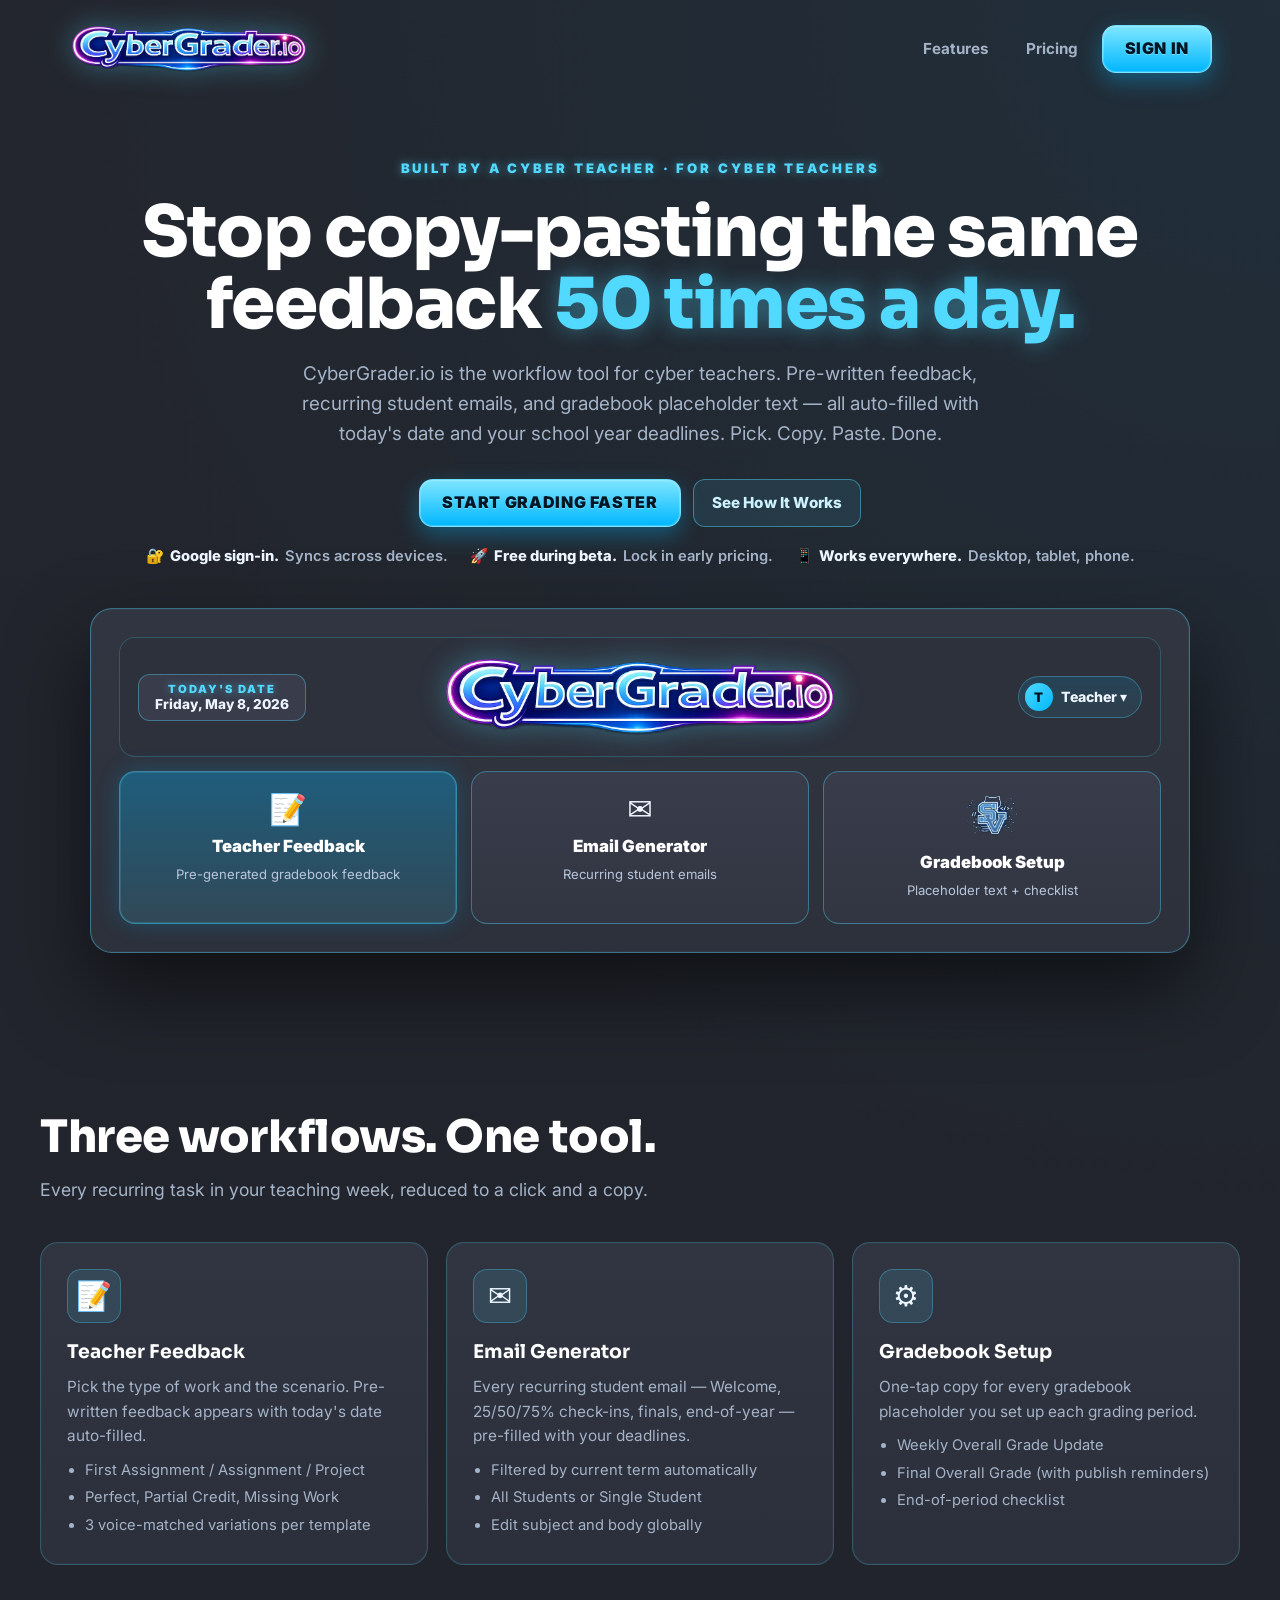
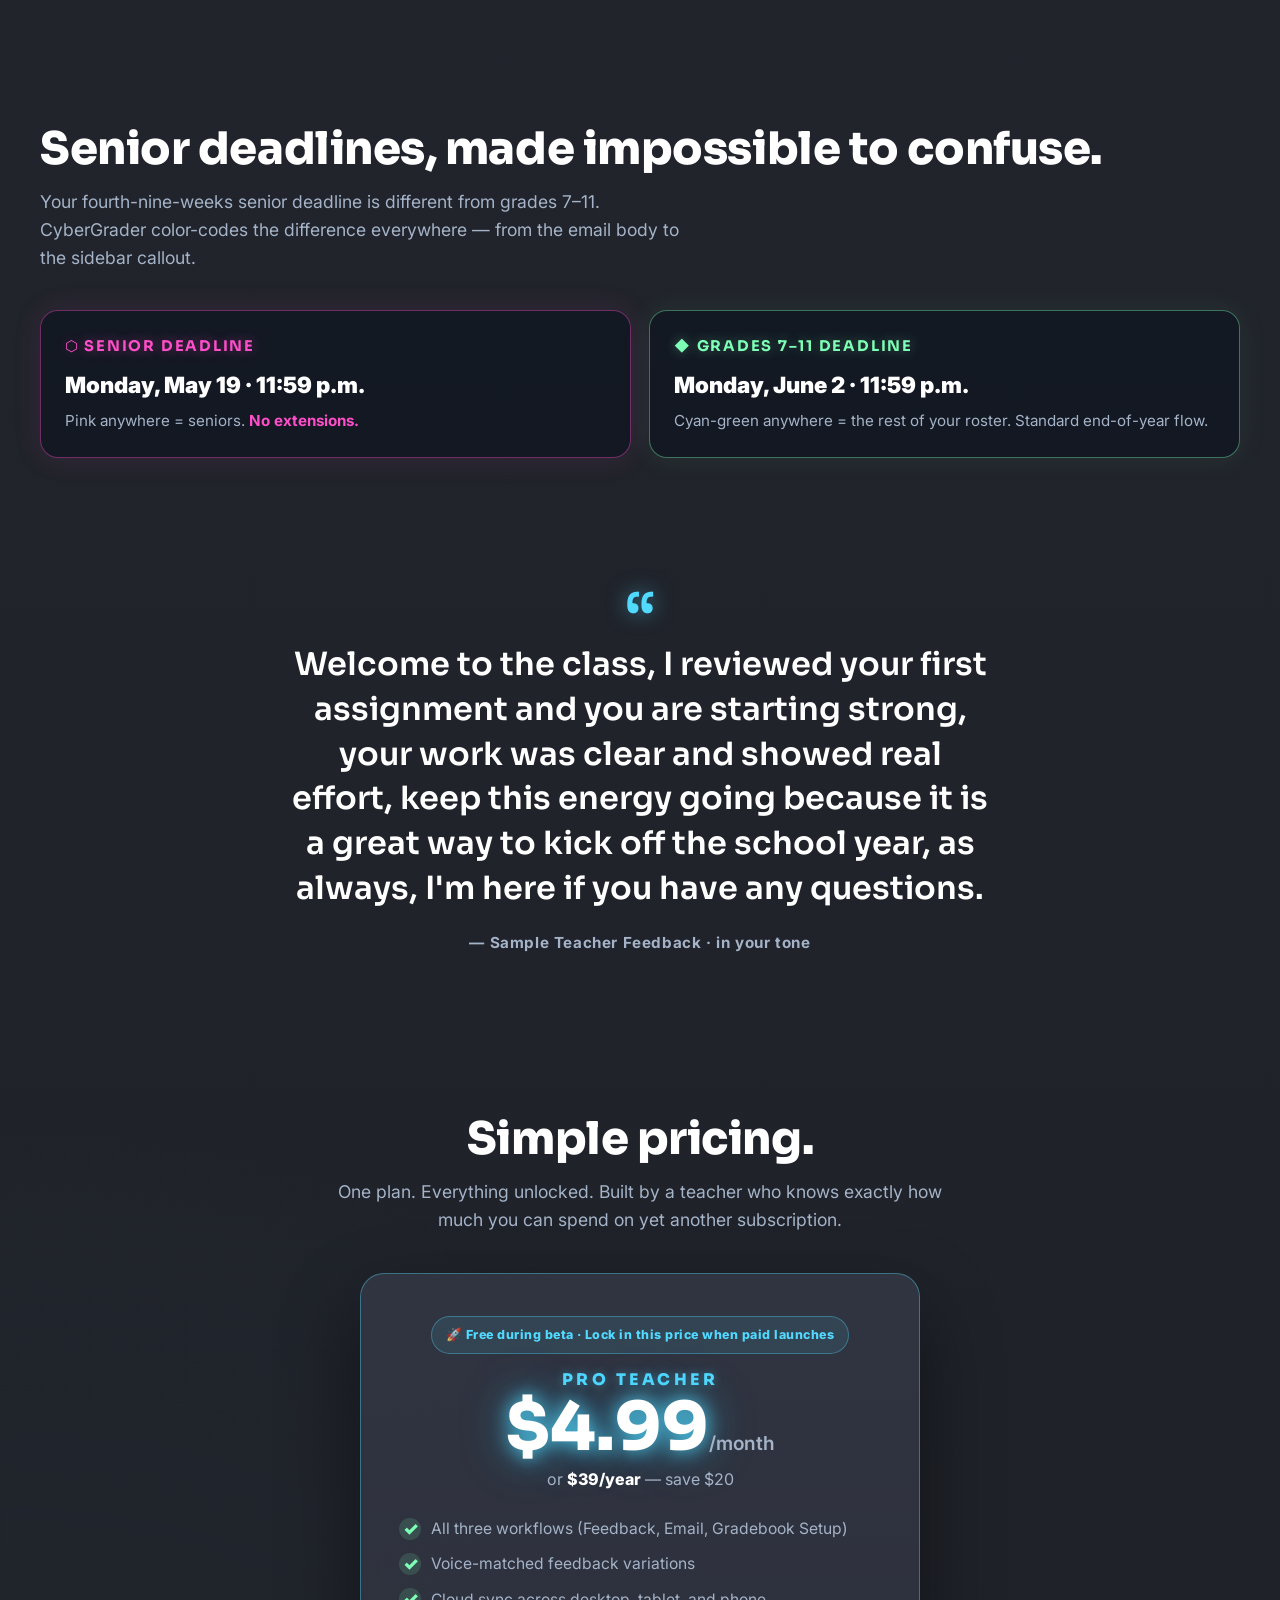
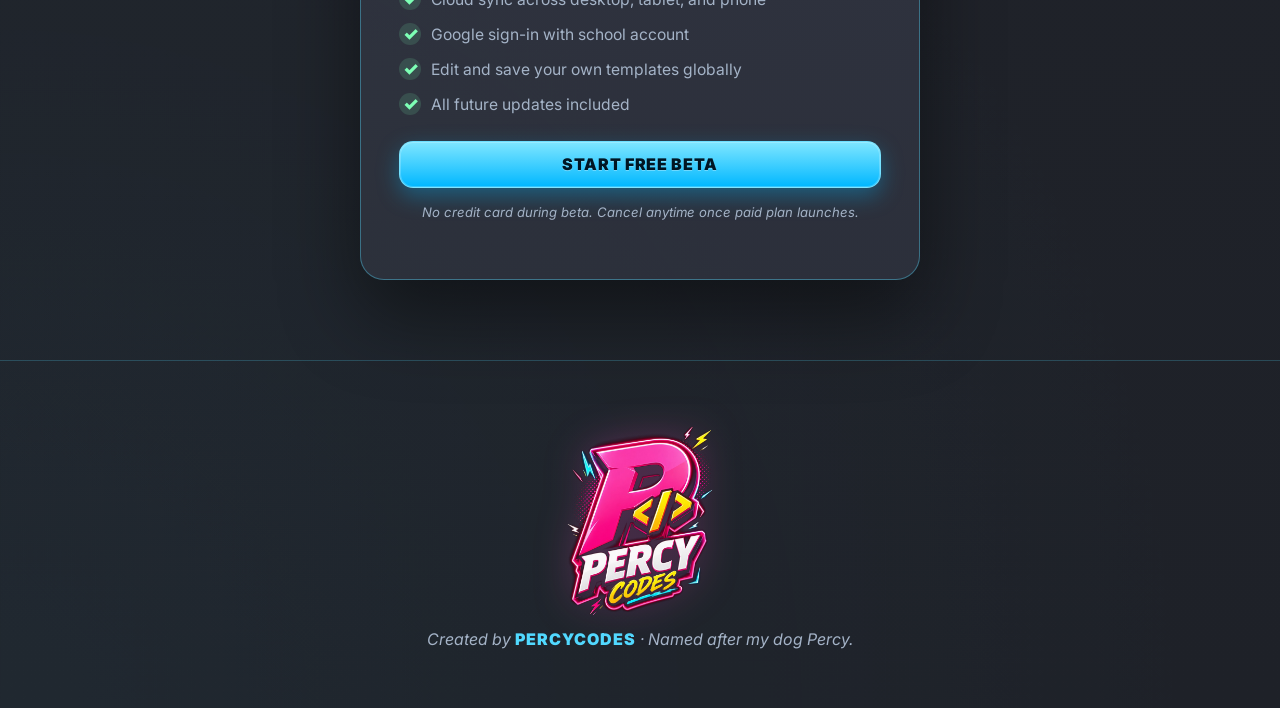
==== commit 514c3eaf: "small but noticeable" ====
--- a/index.html
+++ b/index.html
@@ -1,584 +1,579 @@
 <!DOCTYPE html>
 <html lang="en">
 <head>
-  <meta charset="UTF-8" />
-  <meta name="viewport" content="width=device-width, initial-scale=1, viewport-fit=cover" />
-  <title>EllieBets — The private edge-tracker for serious sports bettors</title>
-  <meta name="description" content="A private, invite-only sports betting workflow tool. Live weather signals, multi-book line tracking, and the bankroll math that books don't show you. Built by one bettor, for serious bettors." />
-  <meta name="theme-color" content="#0b1110" />
-
-  <link rel="icon" href="data:image/svg+xml;utf8,<svg xmlns='http://www.w3.org/2000/svg' viewBox='0 0 64 64'><rect width='64' height='64' rx='14' fill='%230e1613'/><rect x='14' y='14' width='6' height='36' rx='3' fill='%2322c55e'/><rect x='14' y='14' width='36' height='6' rx='3' fill='%2322c55e'/><rect x='14' y='29' width='24' height='6' rx='3' fill='%2322c55e'/><rect x='14' y='44' width='36' height='6' rx='3' fill='%2322c55e'/><circle cx='50' cy='17' r='3' fill='%2386efac'/></svg>" />
-
-  <link rel="stylesheet" href="src/styles.css" />
-  <link rel="stylesheet" href="src/landing.css" />
+<meta charset="UTF-8">
+<meta name="viewport" content="width=device-width,initial-scale=1">
+<title>CyberGrader.io — built for cyber teachers</title>
+<link rel="icon" type="image/png" sizes="32x32" href="assets/favicon-32.png?v=1">
+<link rel="icon" type="image/png" sizes="16x16" href="assets/favicon-16.png?v=1">
+<link rel="icon" type="image/png" sizes="512x512" href="assets/favicon-512.png?v=1">
+<link rel="apple-touch-icon" sizes="180x180" href="assets/favicon-180.png?v=1">
+<link rel="shortcut icon" href="assets/favicon-32.png?v=1">
+<link rel="preconnect" href="https://fonts.googleapis.com">
+<link rel="preconnect" href="https://fonts.gstatic.com" crossorigin>
+<link href="https://fonts.googleapis.com/css2?family=Inter:wght@400;500;600;700;800;900&family=Sora:wght@600;700;800;900&display=swap" rel="stylesheet">
+<style>
+/* PercyCodes / CyberGrader.io Design Tokens
+ * Pulled from cyberGrader/index.html (single source of truth).
+ * Two layers: low-level vars (colors, type, spacing, radii, shadows)
+ * and semantic helpers (.h1, .panel-title, .copy-btn, etc).
+ */
+
+@import url('https://fonts.googleapis.com/css2?family=Inter:wght@400;500;600;700;800;900&family=Sora:wght@600;700;800&display=swap');
+
+:root {
+  /* ── Colors ─────────────────────────────────────────────── */
+  --pc-bg:           #23262e;     /* body top */
+  --pc-bg-2:         #1e2128;     /* body bottom */
+  --pc-panel:        #2d313c;
+  --pc-panel-2:      #323642;
+  --pc-panel-3:      #2a2e39;
+
+  --pc-fg-1:         #edf6ff;     /* primary text */
+  --pc-fg-2:         #a4b3c7;     /* muted */
+  --pc-fg-3:         #b8c6db;     /* desc text on block buttons */
+
+  --pc-cyan:         #51d9ff;     /* primary accent */
+  --pc-cyan-2:       #00b7ff;     /* deeper cyan */
+  --pc-pink:         #ff4ec9;     /* SENIOR-only */
+  --pc-green:        #7dffb5;     /* Grades 7–11 / success */
+  --pc-red:          #ff7d7d;     /* destructive / warning */
+  --pc-orange:       #ff9f43;     /* edit-mode active */
+
+  --pc-border:        rgba(81,217,255,.22);
+  --pc-border-strong: rgba(81,217,255,.38);
+  --pc-border-active: rgba(81,217,255,.55);
+  --pc-focus-ring:    rgba(81,217,255,.08);
+
+  /* PercyCodes brand-mark accents (logo only — do not use in chrome) */
+  --pc-mark-magenta: #e9258a;
+  --pc-mark-yellow:  #ffd23f;
+  --pc-mark-sky:     #52d8ff;
+
+  /* ── Type ───────────────────────────────────────────────── */
+  --pc-font-sans:    'Inter', 'Segoe UI', system-ui, -apple-system, 'Helvetica Neue', sans-serif;
+  --pc-font-display: 'Sora', 'Inter', 'Segoe UI', system-ui, sans-serif;
+
+  --pc-fs-display: clamp(2.5rem, 5vw, 4.2rem);
+  --pc-fs-h1: 1.3rem;
+  --pc-fs-h2: 1.2rem;
+  --pc-fs-h3: 1rem;
+  --pc-fs-body: 0.95rem;
+  --pc-fs-body-sm: 0.9rem;
+  --pc-fs-label: 0.84rem;
+  --pc-fs-hint: 0.82rem;
+
+  --pc-fw-regular: 600;
+  --pc-fw-bold: 700;
+  --pc-fw-heavy: 800;
+  --pc-fw-black: 900;
+
+  --pc-tracking-wide:    .04em;
+  --pc-tracking-wider:   .06em;
+  --pc-tracking-extreme: .20em;
+
+  /* ── Spacing (4px base) ─────────────────────────────────── */
+  --pc-s-1: 4px;
+  --pc-s-2: 8px;
+  --pc-s-3: 12px;
+  --pc-s-4: 16px;
+  --pc-s-5: 20px;
+  --pc-s-6: 26px;
+  --pc-s-7: 32px;
+
+  /* ── Radii ──────────────────────────────────────────────── */
+  --pc-r-sm: 9px;
+  --pc-r-md: 12px;
+  --pc-r-lg: 14px;
+  --pc-r-xl: 16px;
+  --pc-r-2xl: 18px;
+  --pc-r-3xl: 22px;
+  --pc-r-pill: 999px;
+
+  /* ── Shadows / glow ─────────────────────────────────────── */
+  --pc-shadow-panel: 0 18px 48px rgba(0,0,0,.38);
+  --pc-shadow-card-inset: inset 0 0 0 1px rgba(81,217,255,.04);
+  --pc-shadow-button: 0 8px 22px rgba(0,183,255,.25), inset 0 0 0 1px rgba(255,255,255,.08);
+  --pc-shadow-button-hover: 0 12px 28px rgba(0,183,255,.35), inset 0 0 0 1px rgba(255,255,255,.12);
+  --pc-glow-cyan: 0 0 18px rgba(81,217,255,.85), 0 0 36px rgba(81,217,255,.45), 0 0 56px rgba(0,183,255,.25);
+  --pc-glow-pink: 0 0 18px rgba(255,78,201,.5), 0 0 36px rgba(255,78,201,.25);
+  --pc-drop-cyan: drop-shadow(0 0 14px rgba(81,217,255,.35));
+  --pc-drop-pink: drop-shadow(0 0 18px rgba(255,78,201,.25));
+
+  /* ── Backgrounds ────────────────────────────────────────── */
+  --pc-bg-app:
+    radial-gradient(circle at top right, rgba(0,183,255,.06), transparent 30%),
+    radial-gradient(circle at bottom left, rgba(81,217,255,.04), transparent 30%),
+    linear-gradient(180deg, #23262e 0%, #1e2128 100%);
+  --pc-bg-panel:    linear-gradient(180deg, rgba(50,54,66,.95), rgba(45,49,60,.95));
+  --pc-bg-card:     linear-gradient(180deg, rgba(55,59,72,.95), rgba(48,52,64,.95));
+  --pc-bg-input:    linear-gradient(180deg, rgba(35,39,48,1), rgba(30,34,42,1));
+  --pc-bg-button:   linear-gradient(180deg, var(--pc-cyan-2), var(--pc-cyan));
+  --pc-bg-cyan-soft: linear-gradient(180deg, rgba(0,183,255,.18), rgba(81,217,255,.10));
+
+  /* ── Motion ─────────────────────────────────────────────── */
+  --pc-ease: .18s ease;
+  --pc-ease-fast: .15s ease;
+}
+
+/* ─────────────────────────────────────────────────────────────
+ * Base
+ * ───────────────────────────────────────────────────────────── */
+.pc-root,
+body.pc {
+  background: var(--pc-bg-app);
+  color: var(--pc-fg-1);
+  font-family: var(--pc-font-sans);
+  font-size: var(--pc-fs-body);
+}
+
+/* ─────────────────────────────────────────────────────────────
+ * Type — semantic helpers
+ * ───────────────────────────────────────────────────────────── */
+.pc-display {
+  font-family: var(--pc-font-display);
+  font-size: var(--pc-fs-display);
+  font-weight: var(--pc-fw-black);
+  letter-spacing: .02em;
+  color: var(--pc-fg-1);
+  line-height: 1;
+}
+
+.pc-panel-title { font-family: var(--pc-font-display); }
+.pc-display .dot { color: var(--pc-cyan); }
+
+.pc-panel-title {
+  font-size: var(--pc-fs-h2);
+  font-weight: var(--pc-fw-black);
+  letter-spacing: var(--pc-tracking-wider);
+  color: #fff;
+  text-transform: uppercase;
+  text-align: center;
+  text-shadow: var(--pc-glow-cyan);
+}
+
+.pc-h3 {
+  font-size: var(--pc-fs-h3);
+  font-weight: var(--pc-fw-heavy);
+}
+
+.pc-eyebrow {
+  font-size: var(--pc-fs-hint);
+  font-weight: var(--pc-fw-black);
+  letter-spacing: var(--pc-tracking-extreme);
+  color: var(--pc-cyan);
+  text-shadow: 0 0 10px rgba(81,217,255,.75), 0 0 20px rgba(81,217,255,.4);
+  text-transform: uppercase;
+}
+
+.pc-body { font-size: var(--pc-fs-body); line-height: 1.6; }
+.pc-muted { color: var(--pc-fg-2); }
+.pc-label {
+  font-size: var(--pc-fs-label);
+  color: var(--pc-fg-2);
+  font-weight: var(--pc-fw-heavy);
+  letter-spacing: .02em;
+}
+
+.pc-senior   { color: var(--pc-pink);  font-weight: var(--pc-fw-bold); }
+.pc-general  { color: var(--pc-green); font-weight: var(--pc-fw-bold); }
+
+/* ─────────────────────────────────────────────────────────────
+ * Surfaces
+ * ───────────────────────────────────────────────────────────── */
+.pc-panel {
+  background: var(--pc-bg-panel);
+  border: 1px solid var(--pc-border);
+  border-radius: var(--pc-r-2xl);
+  box-shadow: var(--pc-shadow-panel);
+}
+
+.pc-card {
+  background: var(--pc-bg-card);
+  border: 1px solid var(--pc-border);
+  border-radius: var(--pc-r-xl);
+  box-shadow: var(--pc-shadow-card-inset);
+  padding: var(--pc-s-4);
+}
+
+.pc-pill {
+  background: linear-gradient(180deg, rgba(58,62,76,.95), rgba(50,54,66,.92));
+  border: 1px solid var(--pc-border-strong);
+  border-radius: var(--pc-r-lg);
+  padding: 12px 20px;
+  display: inline-flex;
+  align-items: center;
+  gap: 10px;
+  color: var(--pc-fg-1);
+  font-weight: var(--pc-fw-heavy);
+}
+
+/* ─────────────────────────────────────────────────────────────
+ * Controls
+ * ───────────────────────────────────────────────────────────── */
+.pc-input,
+.pc-select,
+.pc-textarea {
+  width: 100%;
+  border: 1px solid rgba(81,217,255,.28);
+  background: var(--pc-bg-input);
+  color: var(--pc-fg-1);
+  border-radius: var(--pc-r-lg);
+  padding: 13px 14px;
+  font: inherit;
+  transition: var(--pc-ease);
+}
+.pc-input:focus,
+.pc-select:focus,
+.pc-textarea:focus {
+  outline: none;
+  border-color: rgba(81,217,255,.45);
+  box-shadow: 0 0 0 4px var(--pc-focus-ring);
+}
+
+.pc-btn {
+  border: 0;
+  border-radius: var(--pc-r-md);
+  padding: 10px 14px;
+  font: inherit;
+  font-weight: var(--pc-fw-heavy);
+  cursor: pointer;
+  transition: var(--pc-ease);
+}
+.pc-btn:hover { transform: translateY(-1px); }
+
+.pc-btn-primary {
+  border-radius: var(--pc-r-lg);
+  padding: 18px 24px;
+  font-size: 1.05rem;
+  font-weight: var(--pc-fw-black);
+  letter-spacing: var(--pc-tracking-wide);
+  text-transform: uppercase;
+  background: var(--pc-bg-button);
+  color: #02131f;
+  border: 1px solid rgba(81,217,255,.6);
+  box-shadow: var(--pc-shadow-button);
+}
+.pc-btn-primary:hover { transform: translateY(-2px); box-shadow: var(--pc-shadow-button-hover); }
+
+.pc-btn-edit  { background: rgba(81,217,255,.12); color: #9de8ff; border: 1px solid rgba(81,217,255,.45); font-weight: var(--pc-fw-black); }
+.pc-btn-ghost { background: rgba(81,217,255,.08); color: var(--pc-fg-1); border: 1px solid rgba(81,217,255,.18); }
+.pc-btn-save  { background: rgba(125,255,181,.12); color: #baffd3; border: 1px solid rgba(125,255,181,.25); }
+.pc-btn-reset { background: rgba(255,125,125,.12); color: #ffc0c0; border: 1px solid rgba(255,125,125,.22); }
+
+/* ─────────────────────────────────────────────────────────────
+ * Senior / general semantic blocks
+ * ───────────────────────────────────────────────────────────── */
+.pc-callout-senior {
+  background: rgba(255,110,180,.10);
+  border: 1px solid rgba(255,110,180,.38);
+  color: var(--pc-pink);
+  font-weight: var(--pc-fw-black);
+  letter-spacing: var(--pc-tracking-wider);
+  text-shadow: 0 0 10px rgba(255,110,180,.4);
+  border-radius: var(--pc-r-md);
+  padding: 10px 14px;
+  text-align: center;
+}
+.pc-callout-general {
+  background: rgba(125,255,181,.10);
+  border: 1px solid rgba(125,255,181,.38);
+  color: var(--pc-green);
+  font-weight: var(--pc-fw-black);
+  border-radius: var(--pc-r-md);
+  padding: 10px 14px;
+  text-align: center;
+}
+
+</style>
+<style>
+*{box-sizing:border-box}
+html,body{margin:0;padding:0;background:var(--pc-bg-app);color:var(--pc-fg-1);
+  font-family:var(--pc-font-sans);font-size:16px;line-height:1.6}
+img{max-width:100%;display:block}
+.wrap{max-width:1200px;margin:0 auto;padding:0 28px}
+
+/* NAV */
+.nav{display:flex;align-items:center;justify-content:space-between;padding:22px 0}
+.nav__logo{height:54px;filter:var(--pc-drop-cyan)}
+.nav__cta{display:flex;gap:10px;align-items:center}
+.nav a:not(.btn){color:var(--pc-fg-2);text-decoration:none;font-weight:700;font-size:.95rem;padding:10px 14px;border-radius:10px;transition:var(--pc-ease)}
+.nav a:not(.btn):hover{color:var(--pc-fg-1);background:rgba(81,217,255,.08)}
+/* Buttons — same 5-tier DNA as the app */
+.btn{display:inline-flex;align-items:center;justify-content:center;gap:8px;
+  font-family:var(--pc-font-sans);text-decoration:none;cursor:pointer;
+  border:1px solid transparent;border-radius:12px;padding:11px 18px;
+  font-weight:800;font-size:.95rem;letter-spacing:.01em;line-height:1.1;white-space:nowrap;
+  transition:transform .18s ease, box-shadow .18s ease, border-color .18s ease, background .18s ease}
+.btn:hover{transform:translateY(-1px)}
+.btn:focus-visible{outline:none;box-shadow:0 0 0 4px rgba(81,217,255,.22)}
+/* Tier 1 — Primary */
+.btn-primary{padding:14px 22px;border-radius:14px;font-weight:900;font-size:1rem;
+  letter-spacing:.04em;text-transform:uppercase;
+  background:linear-gradient(180deg,#7fe6ff,#00b7ff);color:#001624;border-color:rgba(127,230,255,.85);
+  box-shadow:0 8px 22px rgba(0,183,255,.35), inset 0 0 0 1px rgba(255,255,255,.2);
+  text-shadow:0 1px 0 rgba(255,255,255,.3)}
+.btn-primary:hover{transform:translateY(-2px);
+  background:linear-gradient(180deg,#aef0ff,#22c8ff);
+  box-shadow:0 12px 30px rgba(0,183,255,.5), inset 0 0 0 1px rgba(255,255,255,.3)}
+/* Tier 2 — Secondary */
+.btn-secondary{background:rgba(81,217,255,.10);color:#cdf2ff;border-color:rgba(81,217,255,.45)}
+.btn-secondary:hover{background:rgba(81,217,255,.16);border-color:rgba(81,217,255,.65)}
+/* Tier 4 — Ghost (used as the nav "See How" link) */
+.btn-ghost{background:transparent;color:var(--pc-fg-2);border-color:rgba(81,217,255,.18);font-weight:700}
+.btn-ghost:hover{color:var(--pc-fg-1);background:rgba(81,217,255,.06);border-color:rgba(81,217,255,.35)}
+
+/* HERO */
+.hero{padding:60px 0 80px;text-align:center;position:relative}
+.hero .eyebrow{font-family:var(--pc-font-sans);color:var(--pc-cyan);font-weight:900;letter-spacing:.22em;font-size:.82rem;
+  text-shadow:0 0 10px rgba(81,217,255,.6);margin-bottom:18px;text-transform:uppercase}
+.hero h1{font-family:var(--pc-font-display);font-weight:800;letter-spacing:-.02em;line-height:1.02;
+  font-size:clamp(2.6rem,5.5vw,4.6rem);margin:0 0 18px;color:#fff;text-wrap:balance}
+.hero h1 .accent{color:var(--pc-cyan);text-shadow:0 0 22px rgba(81,217,255,.45)}
+.hero p.lede{font-size:1.18rem;color:var(--pc-fg-2);max-width:680px;margin:0 auto 30px;text-wrap:pretty}
+.hero__cta{display:flex;gap:12px;justify-content:center;flex-wrap:wrap;margin-bottom:18px}
+.hero__meta{display:flex;gap:22px;justify-content:center;flex-wrap:wrap;color:var(--pc-fg-2);font-size:.92rem;font-weight:600}
+.hero__meta span{display:inline-flex;align-items:center;gap:6px;white-space:nowrap}
+.hero__meta strong{color:var(--pc-fg-1);font-weight:800}
+
+/* PRODUCT SHOT */
+.product{margin:40px auto 0;max-width:1100px;border-radius:22px;border:1px solid var(--pc-border-strong);
+  background:var(--pc-bg-panel);box-shadow:0 36px 80px rgba(0,0,0,.55),0 0 0 1px rgba(81,217,255,.06) inset;
+  overflow:hidden;padding:28px}
+.product__chrome{display:grid;grid-template-columns:1fr auto 1fr;align-items:center;padding:14px 18px;
+  border-radius:16px;border:1px solid var(--pc-border);background:rgba(45,49,60,.92);margin-bottom:14px}
+.product__pill{justify-self:start;border:1px solid var(--pc-border-strong);border-radius:12px;padding:8px 16px;
+  background:rgba(58,62,76,.95);font-size:.85rem;font-weight:800;color:var(--pc-fg-1);display:flex;flex-direction:column;align-items:center;line-height:1.1}
+.product__pill small{font-family:var(--pc-font-sans);color:var(--pc-cyan);letter-spacing:.18em;font-size:.7rem;font-weight:900;
+  text-shadow:0 0 8px rgba(81,217,255,.55);margin-bottom:2px}
+.product__chrome img{height:90px;filter:var(--pc-drop-cyan)}
+.product__user{justify-self:end;display:flex;align-items:center;gap:8px;border-radius:999px;border:1px solid rgba(81,217,255,.32);
+  padding:6px 14px 6px 6px;background:linear-gradient(180deg,rgba(0,183,255,.14),rgba(81,217,255,.08));font-weight:800;font-size:.88rem}
+.product__user span{width:28px;height:28px;border-radius:50%;background:linear-gradient(135deg,var(--pc-cyan),var(--pc-cyan-2));
+  color:#02131f;display:flex;align-items:center;justify-content:center;font-weight:900;font-size:.82rem}
+.product__blocks{display:grid;grid-template-columns:repeat(3,1fr);gap:14px}
+.block{border:1px solid var(--pc-border-strong);border-radius:16px;padding:22px 18px;text-align:center;
+  background:linear-gradient(180deg,rgba(58,62,76,.95),rgba(50,54,66,.95))}
+.block.is-active{background:linear-gradient(180deg,rgba(0,183,255,.32),rgba(81,217,255,.14));
+  box-shadow:0 0 22px rgba(0,183,255,.22),inset 0 0 0 1px rgba(81,217,255,.18)}
+.block .icon{font-size:1.9rem;line-height:1;margin-bottom:8px}
+.block .icon img{height:42px;display:inline-block;width:auto}
+.block .title{font-weight:900;color:#fff;font-size:1.05rem;margin-bottom:4px}
+.block .sub{font-size:.82rem;color:var(--pc-fg-3)}
+
+/* SECTION */
+.section{padding:80px 0}
+.section h2{font-family:var(--pc-font-display);font-size:clamp(2rem,3.8vw,2.8rem);font-weight:800;color:#fff;
+  margin:0 0 14px;letter-spacing:-.01em;line-height:1.1;text-wrap:balance}
+.section .lede{color:var(--pc-fg-2);font-size:1.1rem;max-width:640px;margin:0 0 38px}
+.section.center{text-align:center}.section.center .lede{margin:0 auto 38px}
+
+/* FEATURES */
+.feat-grid{display:grid;grid-template-columns:repeat(3,1fr);gap:18px}
+.feat{padding:26px;border-radius:18px;border:1px solid var(--pc-border);background:var(--pc-bg-panel);
+  box-shadow:var(--pc-shadow-card-inset);position:relative;overflow:hidden}
+.feat .glyph{font-size:1.8rem;margin-bottom:14px;display:inline-flex;align-items:center;justify-content:center;
+  width:54px;height:54px;border-radius:14px;background:rgba(81,217,255,.12);border:1px solid rgba(81,217,255,.3)}
+.feat h3{font-family:var(--pc-font-display);font-weight:700;font-size:1.18rem;margin:0 0 8px;color:#fff}
+.feat p{margin:0;color:var(--pc-fg-2);font-size:.96rem;line-height:1.6}
+.feat ul{margin:10px 0 0;padding-left:18px;color:var(--pc-fg-2);font-size:.92rem;display:grid;gap:4px}
+
+/* DEADLINE COMPARE */
+.compare{display:grid;grid-template-columns:1fr 1fr;gap:18px;margin-top:30px}
+.compare > div{padding:24px;border-radius:18px;border:1.5px solid;background:rgba(10,18,30,.55)}
+.compare .senior{border-color:rgba(255,78,201,.4);box-shadow:0 0 30px rgba(255,78,201,.10)}
+.compare .general{border-color:rgba(125,255,181,.4);box-shadow:0 0 30px rgba(125,255,181,.08)}
+.compare h4{margin:0 0 8px;font-family:var(--pc-font-display);font-weight:700;font-size:.92rem;letter-spacing:.12em;text-transform:uppercase}
+.compare .senior h4{color:var(--pc-pink);text-shadow:0 0 12px rgba(255,78,201,.4)}
+.compare .general h4{color:var(--pc-green);text-shadow:0 0 12px rgba(125,255,181,.35)}
+.compare .date{font-size:1.4rem;font-weight:900;color:#fff;margin-bottom:6px}
+.compare p{margin:0;color:var(--pc-fg-2);font-size:.95rem}
+
+/* PRICE */
+.price{margin:0 auto;max-width:560px;padding:42px 38px;border-radius:24px;text-align:center;
+  border:1.5px solid var(--pc-border-strong);background:var(--pc-bg-panel);
+  box-shadow:0 36px 80px rgba(0,0,0,.45)}
+.price .beta-badge{display:inline-block;margin-bottom:18px;padding:8px 14px;border-radius:999px;
+  background:rgba(81,217,255,.10);border:1px solid rgba(81,217,255,.35);color:var(--pc-cyan);
+  font-size:.78rem;font-weight:800;letter-spacing:.04em}
+.price .tag{font-family:var(--pc-font-display);font-size:4.2rem;font-weight:800;color:#fff;line-height:1;
+  text-shadow:var(--pc-glow-cyan);margin-bottom:6px}
+.price .tag small{font-size:1rem;color:var(--pc-cyan);font-weight:800;letter-spacing:.22em;display:block;margin-bottom:6px;text-shadow:0 0 10px rgba(81,217,255,.4)}
+.price .tag .per{font-family:var(--pc-font-sans);font-size:1.2rem;color:var(--pc-fg-2);font-weight:600;letter-spacing:0;text-shadow:none}
+.price .alt{color:var(--pc-fg-2);font-size:1rem;margin-bottom:6px}
+.price .alt strong{color:#fff;font-weight:800}
+.price .fineprint{margin-top:14px;color:var(--pc-fg-2);font-size:.82rem;font-style:italic}
+.price ul{list-style:none;margin:24px 0;padding:0;display:grid;gap:10px;text-align:left}
+.price li{display:flex;align-items:center;gap:10px;color:var(--pc-fg-2);font-size:.98rem}
+.price li::before{content:"✓";color:var(--pc-green);font-weight:900;font-size:1.1rem;
+  width:22px;height:22px;border-radius:50%;background:rgba(125,255,181,.14);
+  display:flex;align-items:center;justify-content:center;flex:0 0 22px}
+
+/* QUOTE / VOICE */
+.voice{padding:80px 0;text-align:center}
+.voice blockquote{margin:0 auto;max-width:780px;font-family:var(--pc-font-display);font-weight:600;
+  font-size:clamp(1.5rem,2.6vw,2rem);color:#fff;line-height:1.4;text-wrap:balance}
+.voice blockquote::before{content:"\201C";color:var(--pc-cyan);font-size:4rem;line-height:0;display:block;margin-bottom:24px;text-shadow:0 0 20px rgba(81,217,255,.5)}
+.voice cite{display:block;margin-top:20px;font-style:normal;color:var(--pc-fg-2);font-size:.95rem;font-weight:700;letter-spacing:.04em}
+
+/* FOOTER */
+.foot{padding:60px 0 40px;text-align:center;border-top:1px solid var(--pc-border)}
+.foot img{height:200px;margin:0 auto;filter:var(--pc-drop-pink)}
+.foot p{color:var(--pc-fg-2);font-style:italic;margin-top:6px}
+.foot .brand{color:var(--pc-cyan);font-style:normal;font-weight:900;letter-spacing:.06em}
+
+@media (max-width:880px){
+  .feat-grid{grid-template-columns:1fr}
+  .product__blocks{grid-template-columns:1fr}
+  .compare{grid-template-columns:1fr}
+  .product__chrome{grid-template-columns:1fr;gap:12px;text-align:center}
+  .product__pill,.product__user{justify-self:center}
+  .nav a:not(.btn){display:none}
+}
+</style>
 </head>
 <body>
 
-  <!-- ── Nav ─────────────────────────────────────────── -->
-  <header class="lp-nav">
-    <div class="lp-wrap lp-nav-inner">
-      <a href="#top" style="display: inline-flex; align-items: center; gap: 10px; text-decoration: none; color: inherit;">
-        <svg width="34" height="34" viewBox="0 0 64 64" aria-label="EllieBets" role="img"
-             style="filter: drop-shadow(0 4px 14px rgba(74,222,128,0.35));">
-          <defs>
-            <linearGradient id="ebTile" x1="0" y1="0" x2="1" y2="1">
-              <stop offset="0%" stop-color="#1c2a23" /><stop offset="100%" stop-color="#0e1613" />
-            </linearGradient>
-            <linearGradient id="ebBar" x1="0" y1="0" x2="1" y2="0">
-              <stop offset="0%" stop-color="#86efac" /><stop offset="100%" stop-color="#22c55e" />
-            </linearGradient>
-          </defs>
-          <rect x="0" y="0" width="64" height="64" rx="14" fill="url(#ebTile)" />
-          <rect x="0.5" y="0.5" width="63" height="63" rx="13.5" fill="none" stroke="rgba(74,222,128,0.18)" />
-          <rect x="14" y="14" width="6" height="36" rx="3" fill="url(#ebBar)" />
-          <rect x="14" y="14" width="36" height="6" rx="3" fill="url(#ebBar)" />
-          <rect x="14" y="29" width="24" height="6" rx="3" fill="url(#ebBar)" opacity="0.95" />
-          <rect x="14" y="44" width="36" height="6" rx="3" fill="url(#ebBar)" />
-          <circle cx="50" cy="17" r="3" fill="#86efac" />
-        </svg>
-        <span style="font-family: var(--eb-font-display); font-weight: 900; font-size: 20px; letter-spacing: -0.01em;">
-          <span style="color: var(--eb-fg-1);">ellie</span><span style="color: var(--eb-green);">bets</span>
-        </span>
-      </a>
-
-      <nav class="lp-nav-links">
-        <a href="#edge">The Edge</a>
-        <a href="#how">How It Works</a>
-        <a href="#pricing">Pricing</a>
-        <a href="#faq">FAQ</a>
-      </nav>
-
-      <div class="lp-nav-cta">
-        <a href="EllieBets.html" class="eb-btn eb-btn-ghost" style="padding: 8px 14px; font-size: 13px;">Sign in</a>
-        <a href="#apply" class="eb-btn eb-btn-primary" style="padding: 8px 14px; font-size: 13px;">Apply</a>
-        <button class="lp-mobile-toggle" aria-label="Menu" onclick="document.querySelector('.lp-mobile-menu').classList.toggle('open')">
-          <svg viewBox="0 0 24 24" fill="none" stroke="currentColor" stroke-width="2.5" stroke-linecap="round">
-            <line x1="4" y1="7" x2="20" y2="7"/>
-            <line x1="4" y1="12" x2="20" y2="12"/>
-            <line x1="4" y1="17" x2="20" y2="17"/>
-          </svg>
-        </button>
-      </div>
-    </div>
-    <div class="lp-wrap">
-      <div class="lp-mobile-menu">
-        <a href="#edge" onclick="document.querySelector('.lp-mobile-menu').classList.remove('open')">The Edge</a>
-        <a href="#how" onclick="document.querySelector('.lp-mobile-menu').classList.remove('open')">How It Works</a>
-        <a href="#pricing" onclick="document.querySelector('.lp-mobile-menu').classList.remove('open')">Pricing</a>
-        <a href="#faq" onclick="document.querySelector('.lp-mobile-menu').classList.remove('open')">FAQ</a>
-        <a href="EllieBets.html">Sign in →</a>
-      </div>
-    </div>
-  </header>
-
-  <!-- ── Hero ────────────────────────────────────────── -->
-  <section class="lp-hero" id="top">
-    <div class="lp-wrap">
-      <div class="lp-hero-grid">
-        <div>
-          <span class="lp-eyebrow">Invite-only · Beta open</span>
-          <h1 class="lp-h1">
-            The edge the <em>books</em> don't price into your line.
-          </h1>
-          <p class="lp-sub">
-            EllieBets watches the dew point, the real-feel delta, the live wind off Windfinder — the micro-conditions sportsbook traders update every six hours, not every six minutes. Track every bet across DraftKings, FanDuel, and Caesars. Know your ROI to the cent.
-          </p>
-
-          <div class="lp-cta-row">
-            <a href="#apply" class="eb-btn eb-btn-primary">Apply for invite →</a>
-            <a href="#how" class="eb-btn eb-btn-ghost">See how it works</a>
-          </div>
-
-          <div class="lp-trustline">
-            <svg width="14" height="14" viewBox="0 0 24 24" fill="none" stroke="var(--eb-green)" stroke-width="2.5" stroke-linecap="round">
-              <path d="M12 2L4 6v6c0 5 3.5 9 8 10 4.5-1 8-5 8-10V6l-8-4z"/>
-              <path d="M9 12l2 2 4-4"/>
-            </svg>
-            <span><strong>21+ only.</strong> Personal workflow tool — does not place bets, does not handle wagers.</span>
-          </div>
+<header class="wrap">
+  <nav class="nav">
+    <img src="assets/cybergrader-logo.png" alt="CyberGrader.io" class="nav__logo">
+    <div class="nav__cta">
+      <a href="#features">Features</a>
+      <a href="#pricing">Pricing</a>
+      <a href="app.html" class="btn btn-primary">Sign In</a>
+    </div>
+  </nav>
+</header>
+
+<main>
+  <section class="hero wrap">
+    <div class="eyebrow">Built by a cyber teacher · for cyber teachers</div>
+    <h1>Stop copy-pasting the same feedback <span class="accent">50 times a day.</span></h1>
+    <p class="lede">CyberGrader.io is the workflow tool for cyber teachers. Pre-written feedback, recurring student emails, and gradebook placeholder text — all auto-filled with today's date and your school year deadlines. Pick. Copy. Paste. Done.</p>
+    <div class="hero__cta">
+      <a href="app.html" class="btn btn-primary">Start Grading Faster</a>
+      <a href="#features" class="btn btn-secondary">See How It Works</a>
+    </div>
+    <div class="hero__meta">
+      <span>🔐 <strong>Google sign-in.</strong> Syncs across devices.</span>
+      <span>🚀 <strong>Free during beta.</strong> Lock in early pricing.</span>
+      <span>📱 <strong>Works everywhere.</strong> Desktop, tablet, phone.</span>
+    </div>
+
+    <div class="product">
+      <div class="product__chrome">
+        <div class="product__pill"><small>TODAY'S DATE</small>Friday, May 8, 2026</div>
+        <img src="assets/cybergrader-logo.png" alt="">
+        <div class="product__user"><span>T</span>Teacher ▾</div>
+      </div>
+      <div class="product__blocks">
+        <div class="block is-active">
+          <div class="icon">📝</div>
+          <div class="title">Teacher Feedback</div>
+          <div class="sub">Pre-generated gradebook feedback</div>
         </div>
-
-        <!-- Mockup -->
-        <div class="lp-mockup">
-          <div class="lp-mockup-bar">
-            <i></i><i></i><i></i>
-            <span>elliebets.app</span>
-          </div>
-          <div class="lp-mockup-body">
-            <div class="lp-mockup-card">
-              <div class="lp-mock-label">Net Profit</div>
-              <div class="lp-mock-stat">+$1,847.50</div>
-              <div style="font-size: 11px; color: var(--eb-fg-3); margin-top: 4px;">ROI <span style="color: var(--eb-green); font-weight: 700;">+22.4%</span> · 58% win rate</div>
-            </div>
-            <div class="lp-mockup-card">
-              <div class="lp-mock-label">At Risk</div>
-              <div class="lp-mock-stat" style="color: var(--eb-push);">$320</div>
-              <div style="font-size: 11px; color: var(--eb-fg-3); margin-top: 4px;">4 open bets</div>
-            </div>
-            <div class="lp-mockup-card span-2">
-              <div class="lp-mock-label" style="margin-bottom: 10px;">Active Slip</div>
-              <div class="lp-mock-row">
-                <span style="width: 6px; height: 24px; background: #53d337; border-radius: 2px;"></span>
-                <span>Scheffler U69.5</span>
-                <span class="lp-mock-pill">−115</span>
-              </div>
-              <div class="lp-mock-row">
-                <span style="width: 6px; height: 24px; background: #1493ff; border-radius: 2px;"></span>
-                <span>Åberg Top 10</span>
-                <span class="lp-mock-pill">+180</span>
-              </div>
-              <div class="lp-mock-row">
-                <span style="width: 6px; height: 24px; background: #c79b3a; border-radius: 2px;"></span>
-                <span>DeChambeau FRL</span>
-                <span class="lp-mock-pill">+2500</span>
-              </div>
-            </div>
-            <div class="lp-mockup-card span-2">
-              <div class="lp-mock-edge">
-                <b>EDGE · Suppressed scoring</b>
-                Dew point 73° + real-feel 91° vs 82° actual. Heavy air, ball won't fly. Lean UNDER on round totals, UNDER on birdies.
-              </div>
-            </div>
-          </div>
+        <div class="block">
+          <div class="icon">✉️</div>
+          <div class="title">Email Generator</div>
+          <div class="sub">Recurring student emails</div>
         </div>
-      </div>
-
-      <!-- Stats strip -->
-      <div class="lp-stats">
-        <div>
-          <div class="lp-stat-num"><em>3</em> books</div>
-          <div class="lp-stat-cap">DraftKings · FanDuel · Caesars</div>
+        <div class="block">
+          <div class="icon"><img src="assets/sv-portal-logo.png" alt=""></div>
+          <div class="title">Gradebook Setup</div>
+          <div class="sub">Placeholder text + checklist</div>
         </div>
-        <div>
-          <div class="lp-stat-num"><em>2</em> sources</div>
-          <div class="lp-stat-cap">Windfinder · Apple Weather</div>
-        </div>
-        <div>
-          <div class="lp-stat-num"><em>30s</em> entry</div>
-          <div class="lp-stat-cap">Pick, line, stake, done</div>
-        </div>
-        <div>
-          <div class="lp-stat-num"><em>∞</em> bets</div>
-          <div class="lp-stat-cap">Logged · Settled · Analyzed</div>
-        </div>
       </div>
     </div>
   </section>
 
-  <!-- ── The Edge ────────────────────────────────────── -->
-  <section class="lp-section" id="edge">
-    <div class="lp-wrap">
-      <div class="lp-section-head">
-        <div class="lp-section-eyebrow">The Edge</div>
-        <h2 class="lp-section-title">Three signals the books move on slowly.</h2>
-        <p class="lp-section-sub">
-          Sportsbook traders post a line and let it sit. You watch the conditions change in real time. Here's the edge surface EllieBets puts in front of you.
-        </p>
-      </div>
-
-      <div class="lp-edge">
-        <div class="lp-edge-card">
-          <div class="ico">💧</div>
-          <h3>Dew point + real-feel delta</h3>
-          <p>When dew is above 65°F and real-feel is 6°+ above actual temp, the air is thick. Ball flight suppressed. Scoring conditions deteriorate. The tool flags it before the books reprice round totals.</p>
-        </div>
-        <div class="lp-edge-card">
-          <div class="ico">🌬️</div>
-          <h3>Live wind from Windfinder</h3>
-          <p>Sustained wind ≥12 mph from a known direction reshapes who can score. Ball-strikers gain, putters lose. Wind direction + gusts shown on a compass tied directly to the event.</p>
-        </div>
-        <div class="lp-edge-card">
-          <div class="ico">⛅</div>
-          <h3>Apple Weather precip + temp</h3>
-          <p>Suspension risk lives in the precip number. Real-feel lives in the temp number. Both pull from the same source you're already checking — but right next to your bet slip.</p>
-        </div>
+  <section class="section wrap" id="features">
+    <h2>Three workflows. One tool.</h2>
+    <p class="lede">Every recurring task in your teaching week, reduced to a click and a copy.</p>
+
+    <div class="feat-grid">
+      <div class="feat">
+        <div class="glyph">📝</div>
+        <h3>Teacher Feedback</h3>
+        <p>Pick the type of work and the scenario. Pre-written feedback appears with today's date auto-filled.</p>
+        <ul>
+          <li>First Assignment / Assignment / Project</li>
+          <li>Perfect, Partial Credit, Missing Work</li>
+          <li>3 voice-matched variations per template</li>
+        </ul>
+      </div>
+      <div class="feat">
+        <div class="glyph">✉️</div>
+        <h3>Email Generator</h3>
+        <p>Every recurring student email — Welcome, 25/50/75% check-ins, finals, end-of-year — pre-filled with your deadlines.</p>
+        <ul>
+          <li>Filtered by current term automatically</li>
+          <li>All Students or Single Student</li>
+          <li>Edit subject and body globally</li>
+        </ul>
+      </div>
+      <div class="feat">
+        <div class="glyph">⚙️</div>
+        <h3>Gradebook Setup</h3>
+        <p>One-tap copy for every gradebook placeholder you set up each grading period.</p>
+        <ul>
+          <li>Weekly Overall Grade Update</li>
+          <li>Final Overall Grade (with publish reminders)</li>
+          <li>End-of-period checklist</li>
+        </ul>
       </div>
     </div>
   </section>
 
-  <!-- ── How It Works ────────────────────────────────── -->
-  <section class="lp-section" id="how" style="background: linear-gradient(180deg, transparent 0%, rgba(74,222,128,0.025) 50%, transparent 100%);">
-    <div class="lp-wrap">
-      <div class="lp-section-head">
-        <div class="lp-section-eyebrow">How It Works</div>
-        <h2 class="lp-section-title">Built for speed. Built for discipline.</h2>
-      </div>
-
-      <div class="lp-feature-row">
-        <div>
-          <div class="lp-section-eyebrow">01 · Fast entry</div>
-          <h3>Place a bet in 15 seconds.</h3>
-          <p>Type the player name. Autocomplete finds them. Pick a sportsbook, market, line, side, odds, stake. Hit place. Done. The implied probability, payout, and to-win update live as you type.</p>
-          <ul>
-            <li><svg viewBox="0 0 24 24" fill="none" stroke="var(--eb-green)" stroke-width="3" stroke-linecap="round"><path d="M5 12l5 5 9-11"/></svg> Player autocomplete with live odds shown</li>
-            <li><svg viewBox="0 0 24 24" fill="none" stroke="var(--eb-green)" stroke-width="3" stroke-linecap="round"><path d="M5 12l5 5 9-11"/></svg> One-tap book switching (DK · FD · CZR)</li>
-            <li><svg viewBox="0 0 24 24" fill="none" stroke="var(--eb-green)" stroke-width="3" stroke-linecap="round"><path d="M5 12l5 5 9-11"/></svg> Auto-attach current weather signal to notes</li>
-          </ul>
-        </div>
-        <div class="lp-visual">
-          <div class="lp-mock-label" style="margin-bottom: 12px;">Place a Bet</div>
-          <div style="display: grid; grid-template-columns: 1fr 1fr 1fr; gap: 6px; margin-bottom: 12px;">
-            <div style="padding: 8px; background: rgba(83,211,55,0.12); border: 1px solid rgba(83,211,55,0.5); border-radius: 8px; text-align: center; font-weight: 800; font-size: 12px; color: #53d337;">DK</div>
-            <div style="padding: 8px; background: var(--eb-bg-1); border: 1px solid var(--eb-border-strong); border-radius: 8px; text-align: center; font-weight: 800; font-size: 12px; color: var(--eb-fg-3);">FD</div>
-            <div style="padding: 8px; background: var(--eb-bg-1); border: 1px solid var(--eb-border-strong); border-radius: 8px; text-align: center; font-weight: 800; font-size: 12px; color: var(--eb-fg-3);">CZR</div>
-          </div>
-          <div style="padding: 10px 12px; background: var(--eb-bg-1); border: 1px solid var(--eb-border-strong); border-radius: 8px; font-size: 13px; font-weight: 700; margin-bottom: 6px;">Scottie Scheffler</div>
-          <div style="padding: 10px 12px; background: var(--eb-bg-1); border: 1px solid var(--eb-border-strong); border-radius: 8px; font-size: 13px; font-weight: 700; margin-bottom: 12px; color: var(--eb-fg-2);">Round Score O/U</div>
-          <div style="display: grid; grid-template-columns: 1fr 1fr; gap: 6px; margin-bottom: 6px;">
-            <div style="padding: 10px; background: var(--eb-bg-1); border: 1px solid var(--eb-border-strong); border-radius: 8px; font-family: var(--eb-font-mono); font-weight: 800;">69.5</div>
-            <div style="padding: 10px; background: rgba(74,222,128,0.12); border: 1px solid rgba(74,222,128,0.4); border-radius: 8px; font-weight: 800; color: var(--eb-green); text-align: center;">Under</div>
-          </div>
-          <div style="display: grid; grid-template-columns: repeat(3,1fr); gap: 6px; padding: 10px; background: var(--eb-bg-1); border: 1px solid var(--eb-border); border-radius: 8px; margin-top: 10px;">
-            <div><div style="font-size: 9px; color: var(--eb-fg-3); letter-spacing: 0.1em; font-weight: 800;">TO WIN</div><div style="font-family: var(--eb-font-mono); font-weight: 800; color: var(--eb-green);">$43.48</div></div>
-            <div><div style="font-size: 9px; color: var(--eb-fg-3); letter-spacing: 0.1em; font-weight: 800;">PAYOUT</div><div style="font-family: var(--eb-font-mono); font-weight: 800;">$93.48</div></div>
-            <div><div style="font-size: 9px; color: var(--eb-fg-3); letter-spacing: 0.1em; font-weight: 800;">IMPLIED</div><div style="font-family: var(--eb-font-mono); font-weight: 800;">53.5%</div></div>
-          </div>
-        </div>
-      </div>
-
-      <div class="lp-feature-row reverse">
-        <div>
-          <div class="lp-section-eyebrow">02 · Bankroll math</div>
-          <h3>The numbers, never lied to.</h3>
-          <p>Net profit. ROI. Win rate. Total wagered. At risk. By sportsbook. By sport. Every settled bet feeds the chart. No more "I think I'm up" — you'll know.</p>
-          <ul>
-            <li><svg viewBox="0 0 24 24" fill="none" stroke="var(--eb-green)" stroke-width="3" stroke-linecap="round"><path d="M5 12l5 5 9-11"/></svg> Bankroll curve over time</li>
-            <li><svg viewBox="0 0 24 24" fill="none" stroke="var(--eb-green)" stroke-width="3" stroke-linecap="round"><path d="M5 12l5 5 9-11"/></svg> P/L breakdown per book + per sport</li>
-            <li><svg viewBox="0 0 24 24" fill="none" stroke="var(--eb-green)" stroke-width="3" stroke-linecap="round"><path d="M5 12l5 5 9-11"/></svg> Money made · Money lost · Money exposed — at a glance</li>
-          </ul>
-        </div>
-        <div class="lp-visual" style="padding: 18px;">
-          <div style="padding: 18px; background: var(--eb-bg-1); border: 1px solid rgba(74,222,128,0.30); border-radius: 14px; text-align: center; box-shadow: 0 0 32px rgba(74,222,128,0.10);">
-            <div style="font-size: 10px; letter-spacing: 0.12em; text-transform: uppercase; color: var(--eb-fg-3); font-weight: 800;">Net Profit</div>
-            <div style="font-family: var(--eb-font-display); font-weight: 900; font-size: 36px; color: var(--eb-green); letter-spacing: -0.01em; margin-top: 4px;">+$1,847.50</div>
-            <div style="font-size: 11px; color: var(--eb-fg-3); margin-top: 4px;">ROI <span style="color: var(--eb-green); font-weight: 700;">+22.4%</span> · Win rate <span style="color: var(--eb-fg-1); font-weight: 700;">58%</span></div>
-          </div>
-          <div style="padding: 12px; background: var(--eb-bg-1); border: 1px solid var(--eb-border); border-radius: 10px; margin-top: 10px;">
-            <div class="lp-mock-label">Bankroll over time</div>
-            <svg viewBox="0 0 280 56" style="width: 100%; height: 56px; margin-top: 4px;">
-              <defs>
-                <linearGradient id="lpSpark" x1="0" y1="0" x2="0" y2="1">
-                  <stop offset="0%" stop-color="#4ade80" stop-opacity="0.35"/><stop offset="100%" stop-color="#4ade80" stop-opacity="0"/>
-                </linearGradient>
-              </defs>
-              <path d="M 4 48 L 30 44 L 56 46 L 82 38 L 108 40 L 134 32 L 160 28 L 186 22 L 212 18 L 238 14 L 264 8 L 276 6 L 276 52 L 4 52 Z" fill="url(#lpSpark)"/>
-              <path d="M 4 48 L 30 44 L 56 46 L 82 38 L 108 40 L 134 32 L 160 28 L 186 22 L 212 18 L 238 14 L 264 8 L 276 6" fill="none" stroke="#4ade80" stroke-width="2" stroke-linejoin="round"/>
-            </svg>
-          </div>
-          <div style="display: grid; grid-template-columns: 1fr 1fr; gap: 8px; margin-top: 10px;">
-            <div style="padding: 10px; background: var(--eb-bg-1); border: 1px solid var(--eb-border); border-radius: 10px;">
-              <div class="lp-mock-label">Money Made</div>
-              <div style="font-family: var(--eb-font-mono); font-weight: 800; font-size: 16px; color: var(--eb-green); margin-top: 2px;">+$2,847.50</div>
-            </div>
-            <div style="padding: 10px; background: var(--eb-bg-1); border: 1px solid var(--eb-border); border-radius: 10px;">
-              <div class="lp-mock-label">Money Lost</div>
-              <div style="font-family: var(--eb-font-mono); font-weight: 800; font-size: 16px; color: var(--eb-loss); margin-top: 2px;">−$1,000.00</div>
-            </div>
-          </div>
-        </div>
-      </div>
-
-      <div class="lp-feature-row">
-        <div>
-          <div class="lp-section-eyebrow">03 · Multi-source intel</div>
-          <h3>One screen. Every signal.</h3>
-          <p>No more bouncing between Windfinder, Apple Weather, the DraftKings app, and your spreadsheet. The conditions, the line, your stake, your edge — same view.</p>
-          <ul>
-            <li><svg viewBox="0 0 24 24" fill="none" stroke="var(--eb-green)" stroke-width="3" stroke-linecap="round"><path d="M5 12l5 5 9-11"/></svg> Auto-derived edge signals: EDGE · LEAN · WARN · NEUTRAL</li>
-            <li><svg viewBox="0 0 24 24" fill="none" stroke="var(--eb-green)" stroke-width="3" stroke-linecap="round"><path d="M5 12l5 5 9-11"/></svg> Wind compass with sustained + gust readings</li>
-            <li><svg viewBox="0 0 24 24" fill="none" stroke="var(--eb-green)" stroke-width="3" stroke-linecap="round"><path d="M5 12l5 5 9-11"/></svg> Built to add NFL wind game · MLB park factors next</li>
-          </ul>
-        </div>
-        <div class="lp-visual">
-          <div style="display: flex; justify-content: space-between; align-items: flex-end; margin-bottom: 12px;">
-            <div>
-              <div class="lp-mock-label">Quail Hollow Club</div>
-              <div style="font-size: 11px; color: var(--eb-fg-3); margin-top: 2px;">Thu 7:10 AM ET</div>
-            </div>
-            <div style="font-size: 10px; padding: 4px 10px; background: rgba(239,68,68,0.16); border: 1px solid rgba(239,68,68,0.45); border-radius: 999px; color: #ffcfcf; font-weight: 800; letter-spacing: 0.06em;">● LIVE</div>
-          </div>
-          <div style="display: grid; grid-template-columns: 1fr 1fr 1fr; gap: 6px; background: var(--eb-bg-1); border: 1px solid var(--eb-border); border-radius: 10px; padding: 10px;">
-            <div style="text-align: center;"><div style="font-size: 9px; color: var(--eb-fg-3); letter-spacing: 0.1em; font-weight: 800;">ACTUAL</div><div style="font-family: var(--eb-font-display); font-weight: 800; font-size: 22px;">82°</div></div>
-            <div style="text-align: center;"><div style="font-size: 9px; color: var(--eb-fg-3); letter-spacing: 0.1em; font-weight: 800;">REAL FEEL</div><div style="font-family: var(--eb-font-display); font-weight: 800; font-size: 22px; color: var(--eb-loss);">91°</div><div style="font-size: 9px; color: var(--eb-loss); font-weight: 700; margin-top: 2px;">+9° vs actual</div></div>
-            <div style="text-align: center;"><div style="font-size: 9px; color: var(--eb-fg-3); letter-spacing: 0.1em; font-weight: 800;">DEW PT</div><div style="font-family: var(--eb-font-display); font-weight: 800; font-size: 22px; color: var(--eb-loss);">73°</div></div>
-          </div>
-          <div style="padding: 12px; background: rgba(74,222,128,0.10); border: 1px solid rgba(74,222,128,0.32); border-radius: 10px; margin-top: 10px;">
-            <div style="display: flex; align-items: center; gap: 6px; margin-bottom: 4px;">
-              <span style="font-size: 9px; font-weight: 900; letter-spacing: 0.16em; color: var(--eb-green); padding: 2px 6px; border-radius: 4px; background: rgba(0,0,0,0.25);">EDGE</span>
-              <span style="font-size: 12px; font-weight: 800; color: var(--eb-green);">Suppressed-scoring signal</span>
-            </div>
-            <div style="font-size: 11.5px; color: var(--eb-fg-2); line-height: 1.45;">Dew 73° + real-feel +9° over actual. Heavy air, ball won't fly. Lean UNDER on round totals.</div>
-          </div>
-        </div>
+  <section class="section wrap">
+    <h2>Senior deadlines, made impossible to confuse.</h2>
+    <p class="lede">Your fourth-nine-weeks senior deadline is different from grades 7–11. CyberGrader color-codes the difference everywhere — from the email body to the sidebar callout.</p>
+    <div class="compare">
+      <div class="senior">
+        <h4>⬡ Senior Deadline</h4>
+        <div class="date">Monday, May 19 · 11:59 p.m.</div>
+        <p>Pink anywhere = seniors. <strong style="color:var(--pc-pink)">No extensions.</strong></p>
+      </div>
+      <div class="general">
+        <h4>◆ Grades 7–11 Deadline</h4>
+        <div class="date">Monday, June 2 · 11:59 p.m.</div>
+        <p>Cyan-green anywhere = the rest of your roster. Standard end-of-year flow.</p>
       </div>
     </div>
   </section>
 
-  <!-- ── Sources ─────────────────────────────────────── -->
-  <section class="lp-section tight">
-    <div class="lp-wrap">
-      <div class="lp-section-head">
-        <div class="lp-section-eyebrow">Sources</div>
-        <h2 class="lp-section-title" style="font-size: clamp(22px, 3vw, 32px);">The data is yours. No affiliate kickbacks.</h2>
-      </div>
-      <div class="lp-sources">
-        <div class="lp-source"><div class="lp-source-name">Windfinder</div><div class="lp-source-cap">Wind · Gusts</div></div>
-        <div class="lp-source"><div class="lp-source-name">Apple Weather</div><div class="lp-source-cap">Real-feel · Precip</div></div>
-        <div class="lp-source"><div class="lp-source-name">DK · FD · CZR</div><div class="lp-source-cap">Lines · Props</div></div>
-        <div class="lp-source"><div class="lp-source-name">DataGolf</div><div class="lp-source-cap">SG · ShotLink (Edge)</div></div>
-      </div>
-    </div>
+  <section class="voice wrap">
+    <blockquote>
+      Welcome to the class, I reviewed your first assignment and you are starting strong, your work was clear and showed real effort, keep this energy going because it is a great way to kick off the school year, as always, I'm here if you have any questions.
+    </blockquote>
+    <cite>— Sample Teacher Feedback · in your tone</cite>
   </section>
 
-  <!-- ── Pricing ─────────────────────────────────────── -->
-  <section class="lp-section" id="pricing">
-    <div class="lp-wrap">
-      <div class="lp-section-head">
-        <div class="lp-section-eyebrow">Pricing</div>
-        <h2 class="lp-section-title">An <span style="color: var(--eb-green);">edge</span> worth paying for.</h2>
-        <p class="lp-section-sub">Founders' rates locked for life. No ads. No data sold. No kickbacks from books. You pay, we work for you.</p>
-      </div>
-
-      <div class="lp-billing-toggle">
-        <div class="eb-seg" style="padding: 4px;">
-          <button id="bill-monthly" aria-pressed="false" onclick="setBilling('monthly')">Monthly</button>
-          <button id="bill-annual" aria-pressed="true" onclick="setBilling('annual')">Annual <span style="color: var(--eb-green); margin-left: 4px;">−17%</span></button>
-        </div>
-      </div>
-
-      <div class="lp-pricing-grid">
-        <!-- Beta -->
-        <div class="lp-tier">
-          <h3>Beta</h3>
-          <div class="tag">Invite-only · Free</div>
-          <div class="lp-tier-price">
-            <span class="num">$0</span><span class="per">/mo</span>
-          </div>
-          <div class="lp-tier-billing">Free during beta</div>
-          <div class="lp-tier-desc">Manual entry, full feature set, single device. Get in before pricing locks.</div>
-          <a href="#apply" class="eb-btn eb-btn-ghost">Apply for invite</a>
-          <ul>
-            <li><svg viewBox="0 0 24 24" fill="none" stroke="var(--eb-green)" stroke-width="3" stroke-linecap="round"><path d="M5 12l5 5 9-11"/></svg> Unlimited bet entry</li>
-            <li><svg viewBox="0 0 24 24" fill="none" stroke="var(--eb-green)" stroke-width="3" stroke-linecap="round"><path d="M5 12l5 5 9-11"/></svg> Bankroll + P/L analytics</li>
-            <li><svg viewBox="0 0 24 24" fill="none" stroke="var(--eb-green)" stroke-width="3" stroke-linecap="round"><path d="M5 12l5 5 9-11"/></svg> Golf weather signals</li>
-            <li><svg viewBox="0 0 24 24" fill="none" stroke="var(--eb-green)" stroke-width="3" stroke-linecap="round"><path d="M5 12l5 5 9-11"/></svg> Manual line tracking · DK · FD · CZR</li>
-          </ul>
-        </div>
-
-        <!-- Pro (featured) -->
-        <div class="lp-tier featured">
-          <span class="lp-tier-badge">MOST POPULAR</span>
-          <h3>Pro</h3>
-          <div class="tag">For sharps</div>
-          <div class="lp-tier-price">
-            <span class="num" data-monthly="79" data-annual="66">$66</span><span class="per">/mo</span>
-          </div>
-          <div class="lp-tier-billing" id="bill-pro">Billed annually · $790/yr</div>
-          <div class="lp-tier-desc">Live data feeds, multi-sport, cloud sync.</div>
-          <a href="#apply" class="eb-btn eb-btn-primary">Upgrade to Pro</a>
-          <ul>
-            <li><svg viewBox="0 0 24 24" fill="none" stroke="var(--eb-green)" stroke-width="3" stroke-linecap="round"><path d="M5 12l5 5 9-11"/></svg> Everything in Beta</li>
-            <li><svg viewBox="0 0 24 24" fill="none" stroke="var(--eb-green)" stroke-width="3" stroke-linecap="round"><path d="M5 12l5 5 9-11"/></svg> Live odds: DK · FD · CZR auto-sync</li>
-            <li><svg viewBox="0 0 24 24" fill="none" stroke="var(--eb-green)" stroke-width="3" stroke-linecap="round"><path d="M5 12l5 5 9-11"/></svg> NFL · NBA · MLB · NHL · Soccer</li>
-            <li><svg viewBox="0 0 24 24" fill="none" stroke="var(--eb-green)" stroke-width="3" stroke-linecap="round"><path d="M5 12l5 5 9-11"/></svg> Live Windfinder + Apple Weather pulls</li>
-            <li><svg viewBox="0 0 24 24" fill="none" stroke="var(--eb-green)" stroke-width="3" stroke-linecap="round"><path d="M5 12l5 5 9-11"/></svg> Cloud sync · desktop + mobile</li>
-            <li><svg viewBox="0 0 24 24" fill="none" stroke="var(--eb-green)" stroke-width="3" stroke-linecap="round"><path d="M5 12l5 5 9-11"/></svg> CSV export · line-move alerts</li>
-          </ul>
-        </div>
-
-        <!-- Edge -->
-        <div class="lp-tier">
-          <h3>Edge</h3>
-          <div class="tag">Founder · By application</div>
-          <div class="lp-tier-price">
-            <span class="num" data-monthly="299" data-annual="208">$208</span><span class="per">/mo</span>
-          </div>
-          <div class="lp-tier-billing" id="bill-edge">Billed annually · $2,499/yr</div>
-          <div class="lp-tier-desc">For the operator who treats this like a business.</div>
-          <a href="#apply" class="eb-btn eb-btn-ghost">Apply for Edge</a>
-          <ul>
-            <li><svg viewBox="0 0 24 24" fill="none" stroke="var(--eb-green)" stroke-width="3" stroke-linecap="round"><path d="M5 12l5 5 9-11"/></svg> Everything in Pro</li>
-            <li><svg viewBox="0 0 24 24" fill="none" stroke="var(--eb-green)" stroke-width="3" stroke-linecap="round"><path d="M5 12l5 5 9-11"/></svg> DataGolf SG + ShotLink integration</li>
-            <li><svg viewBox="0 0 24 24" fill="none" stroke="var(--eb-green)" stroke-width="3" stroke-linecap="round"><path d="M5 12l5 5 9-11"/></svg> Closing line value (CLV) tracking</li>
-            <li><svg viewBox="0 0 24 24" fill="none" stroke="var(--eb-green)" stroke-width="3" stroke-linecap="round"><path d="M5 12l5 5 9-11"/></svg> Custom heuristic builder</li>
-            <li><svg viewBox="0 0 24 24" fill="none" stroke="var(--eb-green)" stroke-width="3" stroke-linecap="round"><path d="M5 12l5 5 9-11"/></svg> 5-year backtesting</li>
-            <li><svg viewBox="0 0 24 24" fill="none" stroke="var(--eb-green)" stroke-width="3" stroke-linecap="round"><path d="M5 12l5 5 9-11"/></svg> API access · private Discord · 1:1 onboarding</li>
-          </ul>
-        </div>
-      </div>
+  <section class="section center wrap" id="pricing">
+    <h2>Simple pricing.</h2>
+    <p class="lede">One plan. Everything unlocked. Built by a teacher who knows exactly how much you can spend on yet another subscription.</p>
+
+    <div class="price">
+      <div class="beta-badge">🚀 Free during beta · Lock in this price when paid launches</div>
+      <div class="tag"><small>PRO TEACHER</small>$4.99<span class="per">/month</span></div>
+      <div class="alt">or <strong>$39/year</strong> — save $20</div>
+      <ul>
+        <li>All three workflows (Feedback, Email, Gradebook Setup)</li>
+        <li>Voice-matched feedback variations</li>
+        <li>Cloud sync across desktop, tablet, and phone</li>
+        <li>Google sign-in with school account</li>
+        <li>Edit and save your own templates globally</li>
+        <li>All future updates included</li>
+      </ul>
+      <a href="app.html" class="btn btn-primary" style="width:100%;justify-content:center">Start Free Beta</a>
+      <p class="fineprint">No credit card during beta. Cancel anytime once paid plan launches.</p>
     </div>
   </section>
-
-  <!-- ── FAQ ────────────────────────────────────────── -->
-  <section class="lp-section" id="faq">
-    <div class="lp-wrap">
-      <div class="lp-section-head">
-        <div class="lp-section-eyebrow">FAQ</div>
-        <h2 class="lp-section-title">Common questions.</h2>
-      </div>
-
-      <div class="lp-faq">
-        <div class="lp-faq-item">
-          <button class="lp-faq-q" onclick="this.parentElement.classList.toggle('open')">
-            <span>Does EllieBets place bets for me?</span><span class="plus">+</span>
-          </button>
-          <div class="lp-faq-a">
-            <p>No. EllieBets is a personal workflow tool. It never connects to a sportsbook account, never moves money, and never holds funds. You place your own bets on DK, FD, or Caesars — EllieBets is where you log them, watch the conditions, and track your bankroll.</p>
-          </div>
-        </div>
-        <div class="lp-faq-item">
-          <button class="lp-faq-q" onclick="this.parentElement.classList.toggle('open')">
-            <span>Why is it invite-only?</span><span class="plus">+</span>
-          </button>
-          <div class="lp-faq-a">
-            <p>Quality over volume. The founder hand-reviews every applicant during beta. If you're a serious bettor with a real workflow, you'll get in fast.</p>
-          </div>
-        </div>
-        <div class="lp-faq-item">
-          <button class="lp-faq-q" onclick="this.parentElement.classList.toggle('open')">
-            <span>Is my data private?</span><span class="plus">+</span>
-          </button>
-          <div class="lp-faq-a">
-            <p>Yes. Your bets, your notes, your bankroll — locked to your account, encrypted at rest, never sold, never shared. The only thing the team sees is anonymized aggregates to improve the signal engine.</p>
-          </div>
-        </div>
-        <div class="lp-faq-item">
-          <button class="lp-faq-q" onclick="this.parentElement.classList.toggle('open')">
-            <span>Why only golf right now?</span><span class="plus">+</span>
-          </button>
-          <div class="lp-faq-a">
-            <p>Because weather signals are the strongest, slowest-moving edge in golf — and that's where this tool started. NFL wind games, MLB park factors, and NBA rest models are next on the roadmap. The sport switcher is already in the app.</p>
-          </div>
-        </div>
-        <div class="lp-faq-item">
-          <button class="lp-faq-q" onclick="this.parentElement.classList.toggle('open')">
-            <span>Can I cancel anytime?</span><span class="plus">+</span>
-          </button>
-          <div class="lp-faq-a">
-            <p>Yes, no questions asked. Annual subscribers get pro-rated refunds. Founders' rates lock in for life — if you join at $66/mo and we raise prices, you stay at $66/mo forever.</p>
-          </div>
-        </div>
-        <div class="lp-faq-item">
-          <button class="lp-faq-q" onclick="this.parentElement.classList.toggle('open')">
-            <span>Will this make me money?</span><span class="plus">+</span>
-          </button>
-          <div class="lp-faq-a">
-            <p>Honest answer: not by itself. EllieBets is a tool. Discipline, bankroll management, and your own read on the markets are what make money. The tool gives you faster information, cleaner math, and a record of every decision so you can improve over time. No tool guarantees profit. Anyone who tells you otherwise is selling something fake.</p>
-          </div>
-        </div>
-      </div>
-    </div>
-  </section>
-
-  <!-- ── Apply ───────────────────────────────────────── -->
-  <section class="lp-section" id="apply">
-    <div class="lp-wrap">
-      <div class="lp-apply">
-        <div id="apply-form">
-          <h3>Apply for invite</h3>
-          <p>Beta is invite-only. Tell us about your workflow — we read every application.</p>
-          <form onsubmit="submitApply(event)">
-            <div>
-              <label class="eb-label">Name</label>
-              <input class="eb-input" name="name" placeholder="Your name" required />
-            </div>
-            <div>
-              <label class="eb-label">Email</label>
-              <input class="eb-input" type="email" name="email" placeholder="you@example.com" required />
-            </div>
-            <div>
-              <label class="eb-label">What do you bet on?</label>
-              <input class="eb-input" name="sports" placeholder="Golf, NFL, NBA…" />
-            </div>
-            <div>
-              <label class="eb-label">Why EllieBets? (optional)</label>
-              <textarea class="eb-textarea" name="why" rows="3" placeholder="What's your edge? Why now?" style="resize: vertical;"></textarea>
-            </div>
-            <button type="submit" class="eb-btn eb-btn-primary" style="padding: 14px; font-size: 14px;">Submit application</button>
-            <div class="eb-hint" style="text-align: center;">21+ only. US-based applicants prioritized for beta.</div>
-          </form>
-        </div>
-        <div id="apply-success" class="lp-apply-success" style="display: none;">
-          <div class="check">
-            <svg width="28" height="28" viewBox="0 0 24 24" fill="none" stroke="var(--eb-green)" stroke-width="3" stroke-linecap="round" stroke-linejoin="round">
-              <path d="M5 12l5 5 9-11" />
-            </svg>
-          </div>
-          <h3 style="font-family: var(--eb-font-display); font-weight: 900; font-size: 22px; margin: 8px 0 6px;">Application received.</h3>
-          <p style="color: var(--eb-fg-2); font-size: 13.5px; margin: 0;">We'll review and get back to you within 48 hours.</p>
-        </div>
-      </div>
-    </div>
-  </section>
-
-  <!-- ── Footer ──────────────────────────────────────── -->
-  <footer class="lp-footer">
-    <div class="lp-wrap">
-      <div class="lp-footer-grid">
-        <div style="display: flex; align-items: center; gap: 10px;">
-          <svg width="22" height="22" viewBox="0 0 64 64" aria-hidden="true">
-            <rect width="64" height="64" rx="14" fill="#0e1613" />
-            <rect x="14" y="14" width="6" height="36" rx="3" fill="#22c55e" />
-            <rect x="14" y="14" width="36" height="6" rx="3" fill="#22c55e" />
-            <rect x="14" y="29" width="24" height="6" rx="3" fill="#22c55e" />
-            <rect x="14" y="44" width="36" height="6" rx="3" fill="#22c55e" />
-          </svg>
-          <p>© 2026 EllieBets. Built solo. Stay sharp.</p>
-        </div>
-        <div class="lp-footer-links">
-          <a href="#edge">Edge</a>
-          <a href="#pricing">Pricing</a>
-          <a href="#faq">FAQ</a>
-          <a href="EllieBets.html">Sign in</a>
-        </div>
-      </div>
-      <p class="lp-disclaimer">
-        EllieBets is a personal record-keeping and analytics tool for legal-age sports bettors. It does not facilitate, accept, or process wagers. Users are responsible for ensuring sports betting is legal in their jurisdiction. If you or someone you know has a gambling problem, call 1-800-GAMBLER. Bet responsibly.
-      </p>
-    </div>
-  </footer>
-
-  <!-- Sticky mobile CTA -->
-  <div class="lp-sticky-cta">
-    <a href="#apply" class="eb-btn eb-btn-primary">Apply for invite →</a>
-  </div>
-
-  <script>
-    function setBilling(mode) {
-      const monthly = document.getElementById('bill-monthly');
-      const annual = document.getElementById('bill-annual');
-      monthly.setAttribute('aria-pressed', mode === 'monthly');
-      annual.setAttribute('aria-pressed', mode === 'annual');
-
-      document.querySelectorAll('.lp-tier-price .num').forEach(el => {
-        const m = el.dataset.monthly, a = el.dataset.annual;
-        if (!m || !a) return;
-        el.textContent = '$' + (mode === 'annual' ? a : m);
-      });
-
-      const pro = document.getElementById('bill-pro');
-      const edge = document.getElementById('bill-edge');
-      if (mode === 'annual') {
-        pro.textContent = 'Billed annually · $790/yr';
-        edge.textContent = 'Billed annually · $2,499/yr';
-      } else {
-        pro.textContent = 'Billed monthly · cancel anytime';
-        edge.textContent = 'Billed monthly · cancel anytime';
-      }
-    }
-
-    function submitApply(e) {
-      e.preventDefault();
-      const data = Object.fromEntries(new FormData(e.target));
-      // In real life: POST to /api/applications or Firestore.
-      console.log('Application:', data);
-      document.getElementById('apply-form').style.display = 'none';
-      document.getElementById('apply-success').style.display = 'block';
-      // Scroll success card into view without scrollIntoView
-      const target = document.getElementById('apply');
-      const y = target.getBoundingClientRect().top + window.scrollY - 60;
-      window.scrollTo({ top: y, behavior: 'smooth' });
-    }
-  </script>
+</main>
+
+<footer class="foot">
+  <img src="assets/percy-logo.png" alt="Percy">
+  <p>Created by <span class="brand">PERCYCODES</span> · Named after my dog Percy.</p>
+</footer>
+
 </body>
 </html>
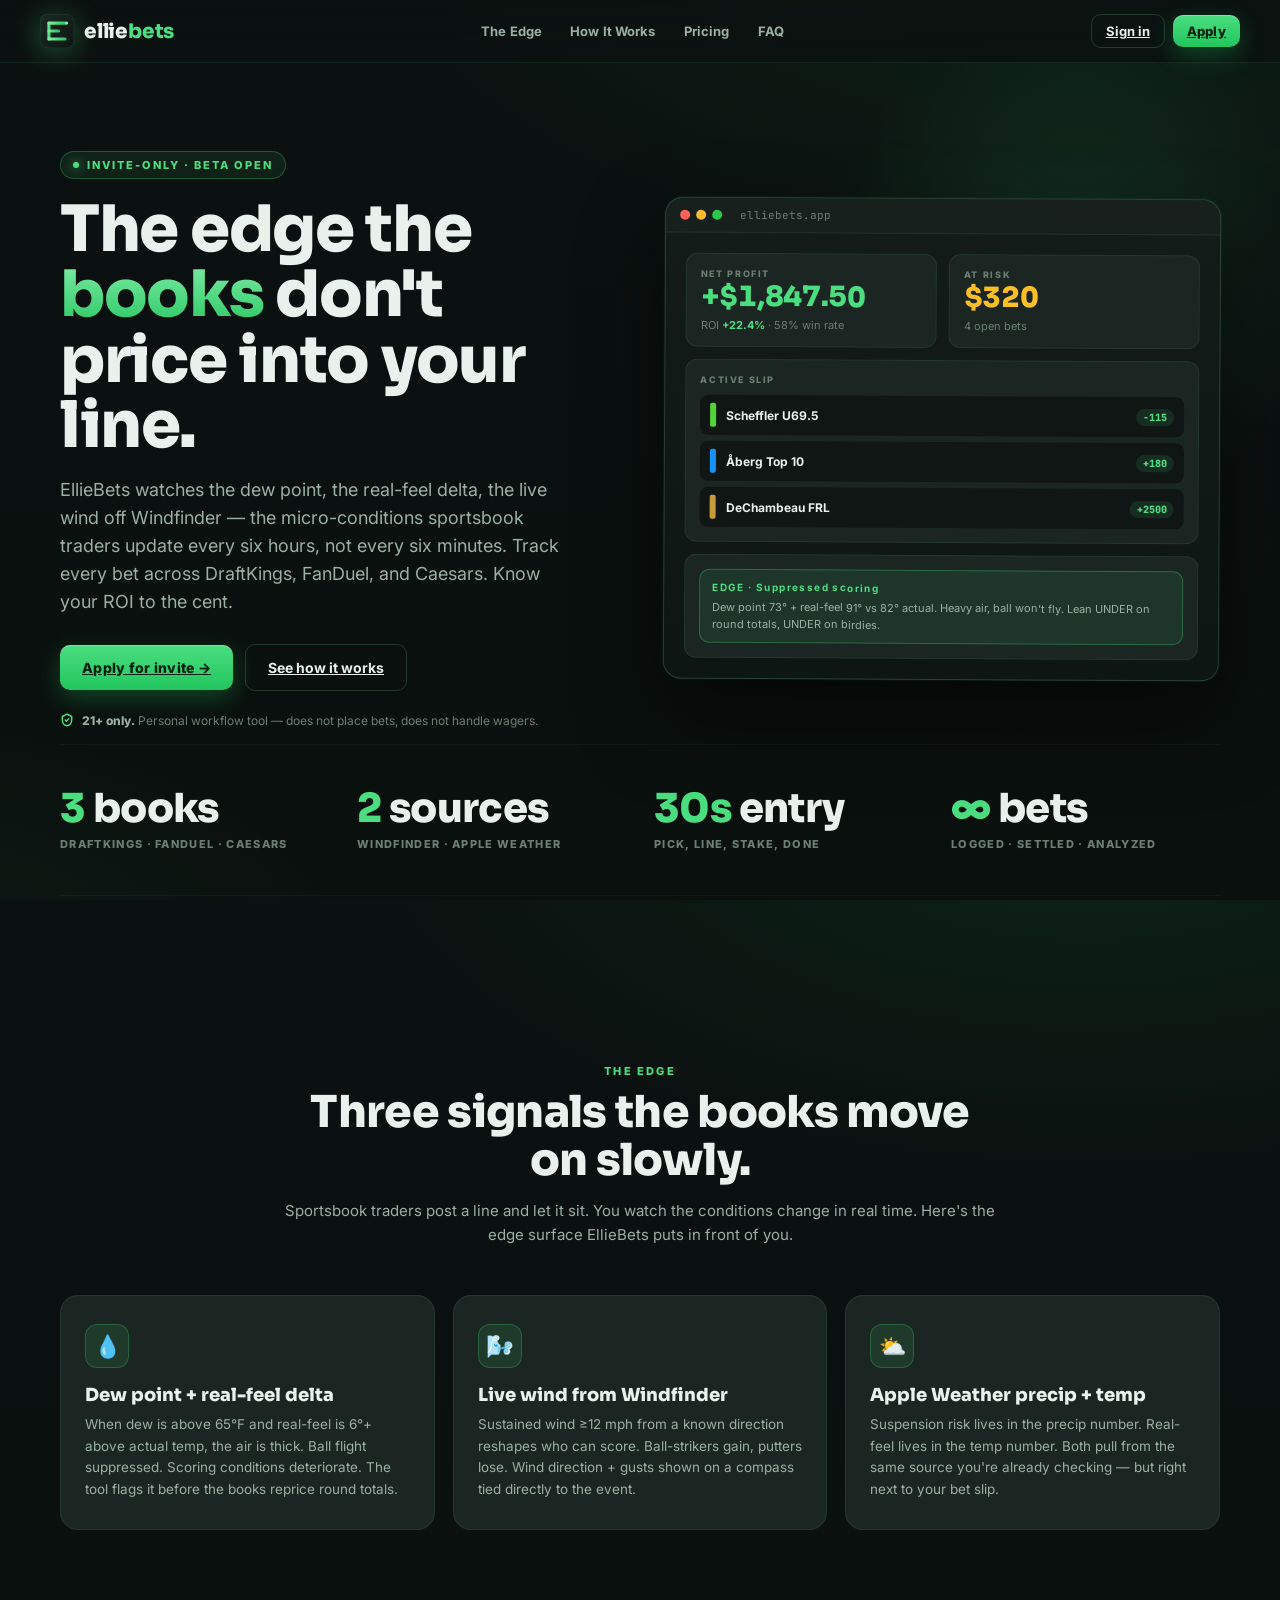
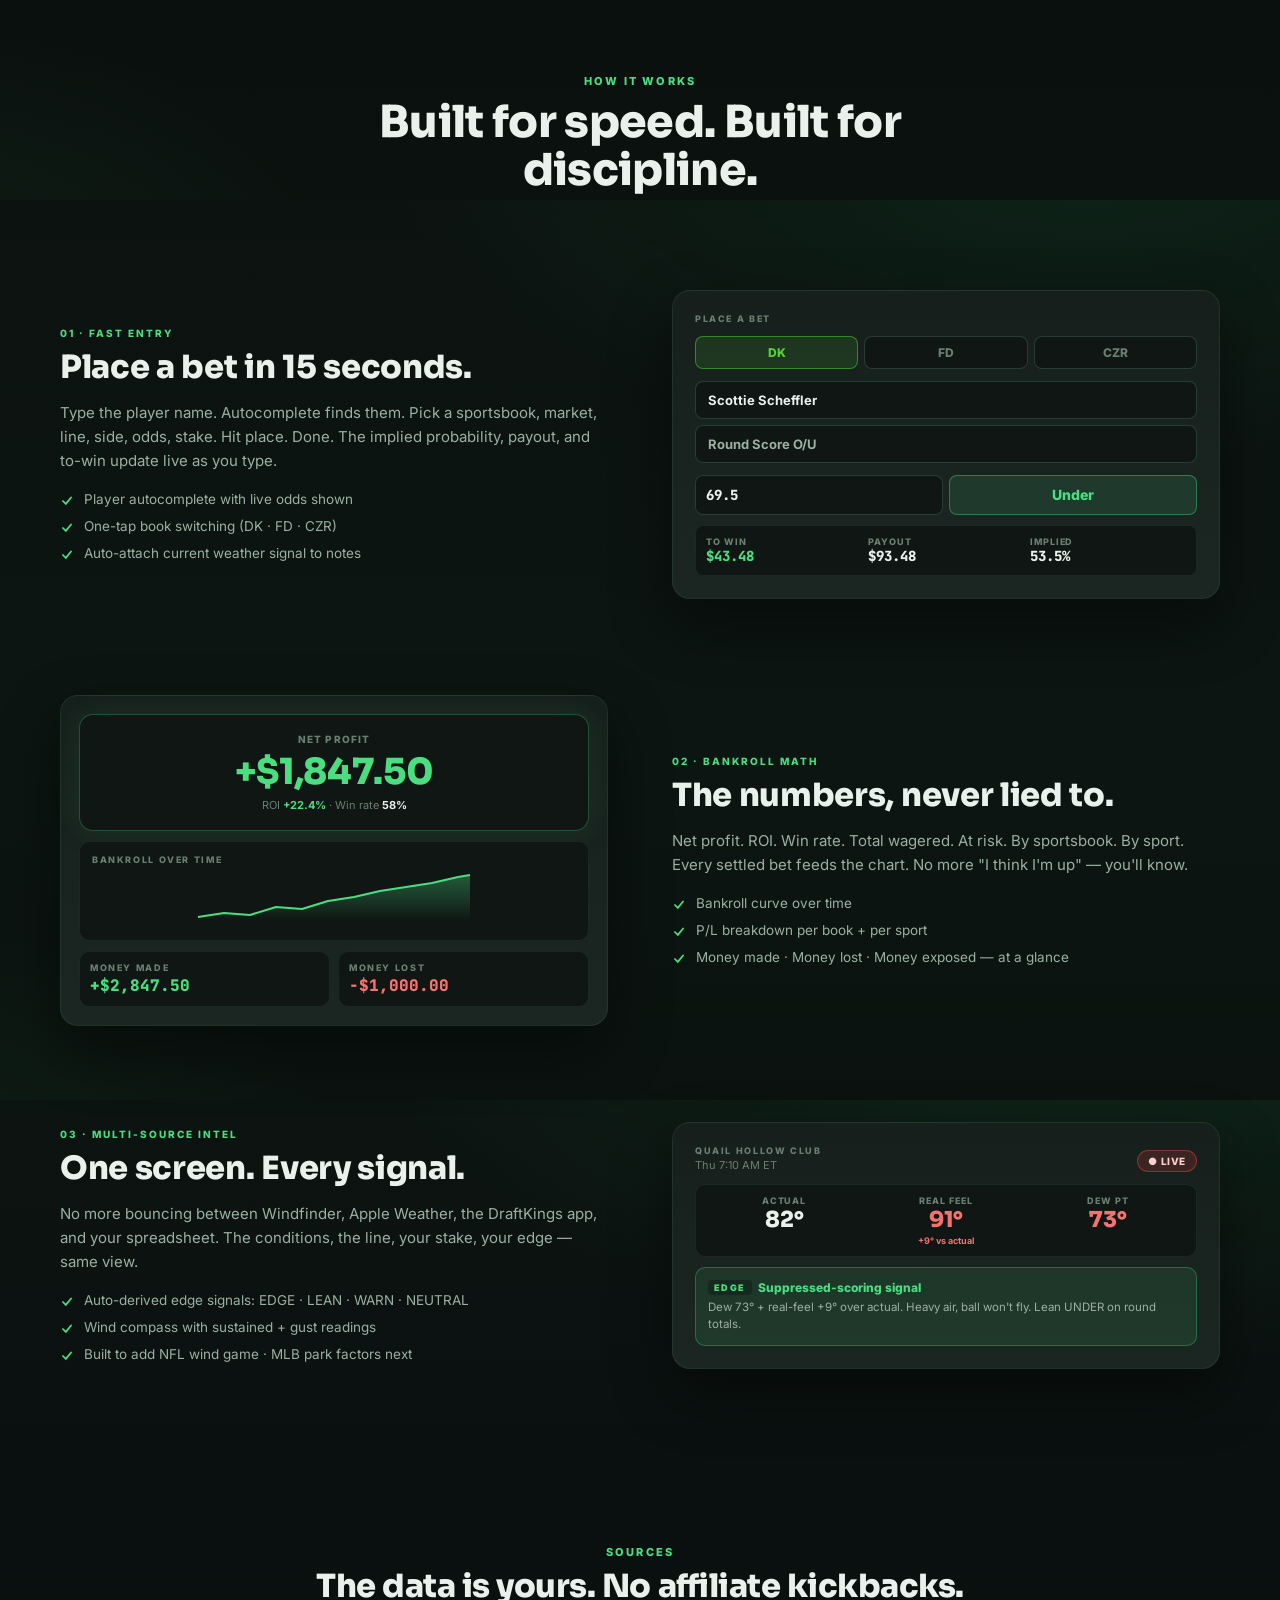
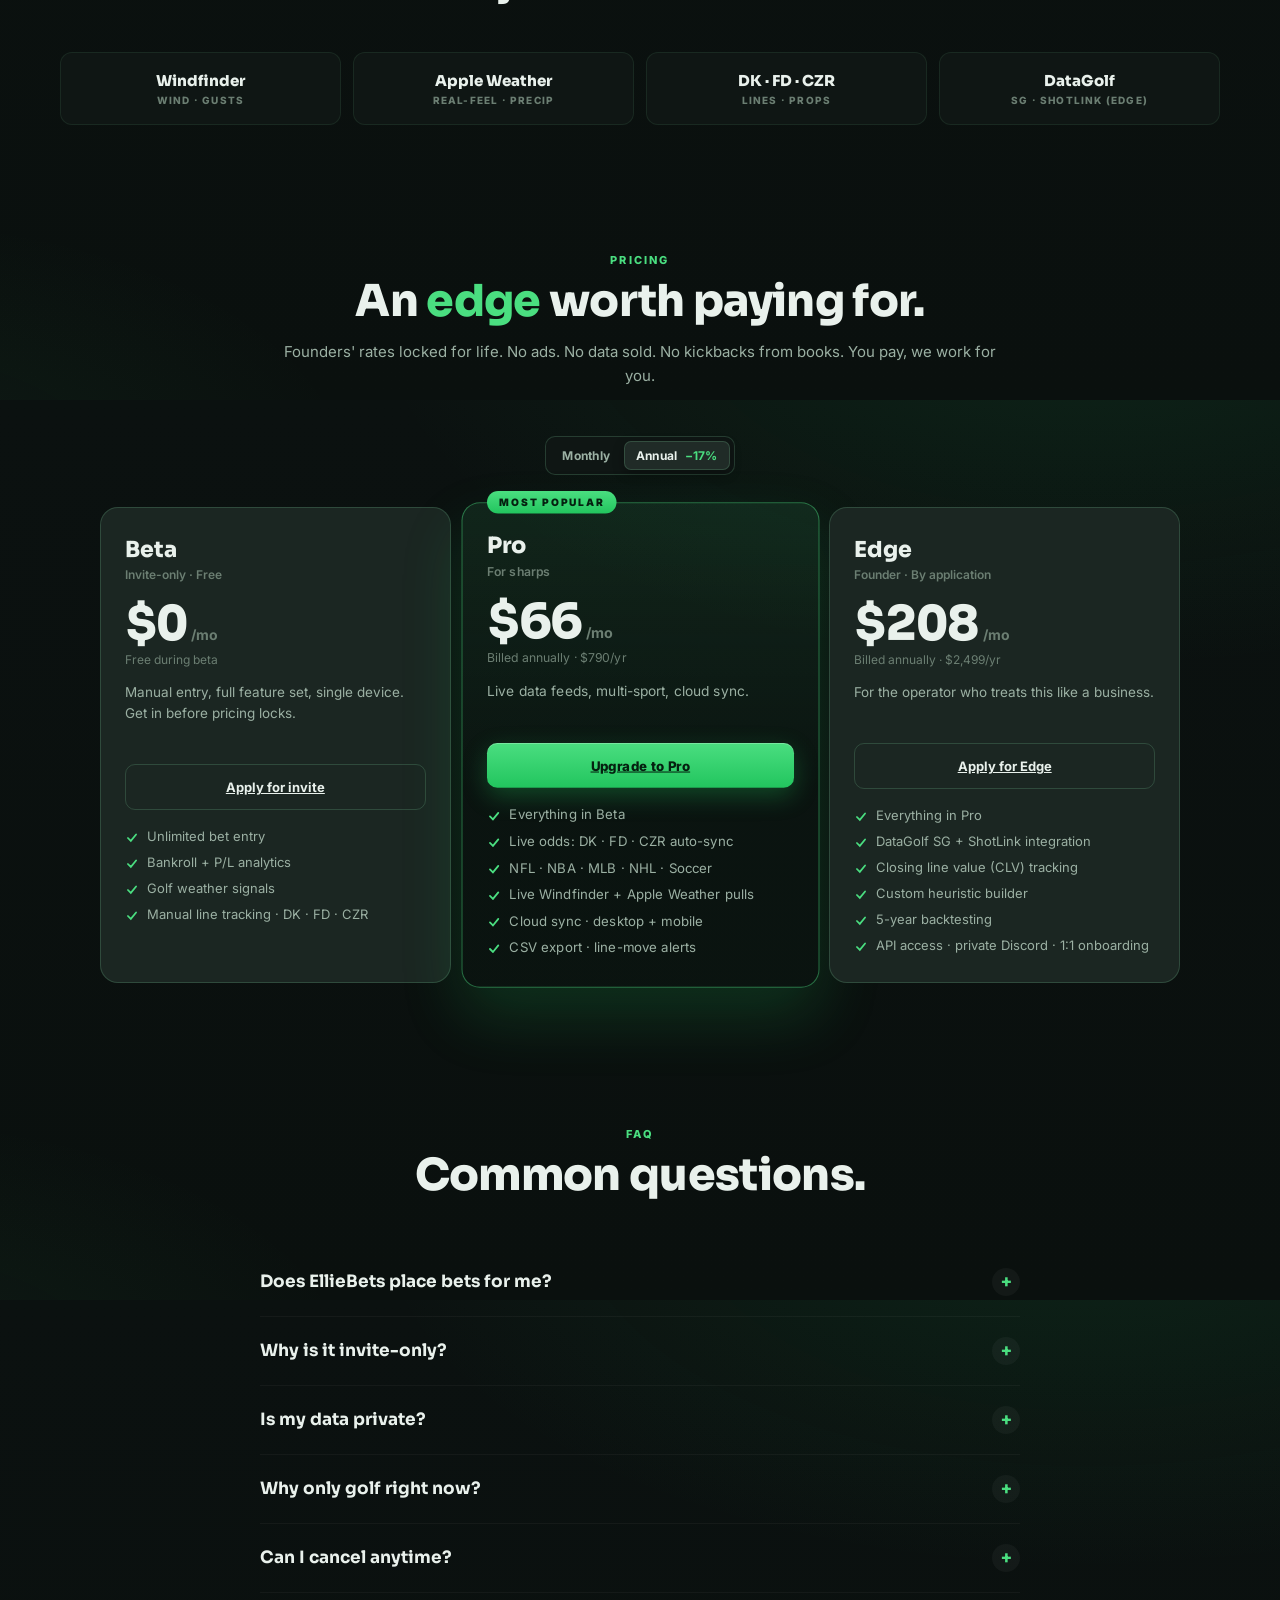
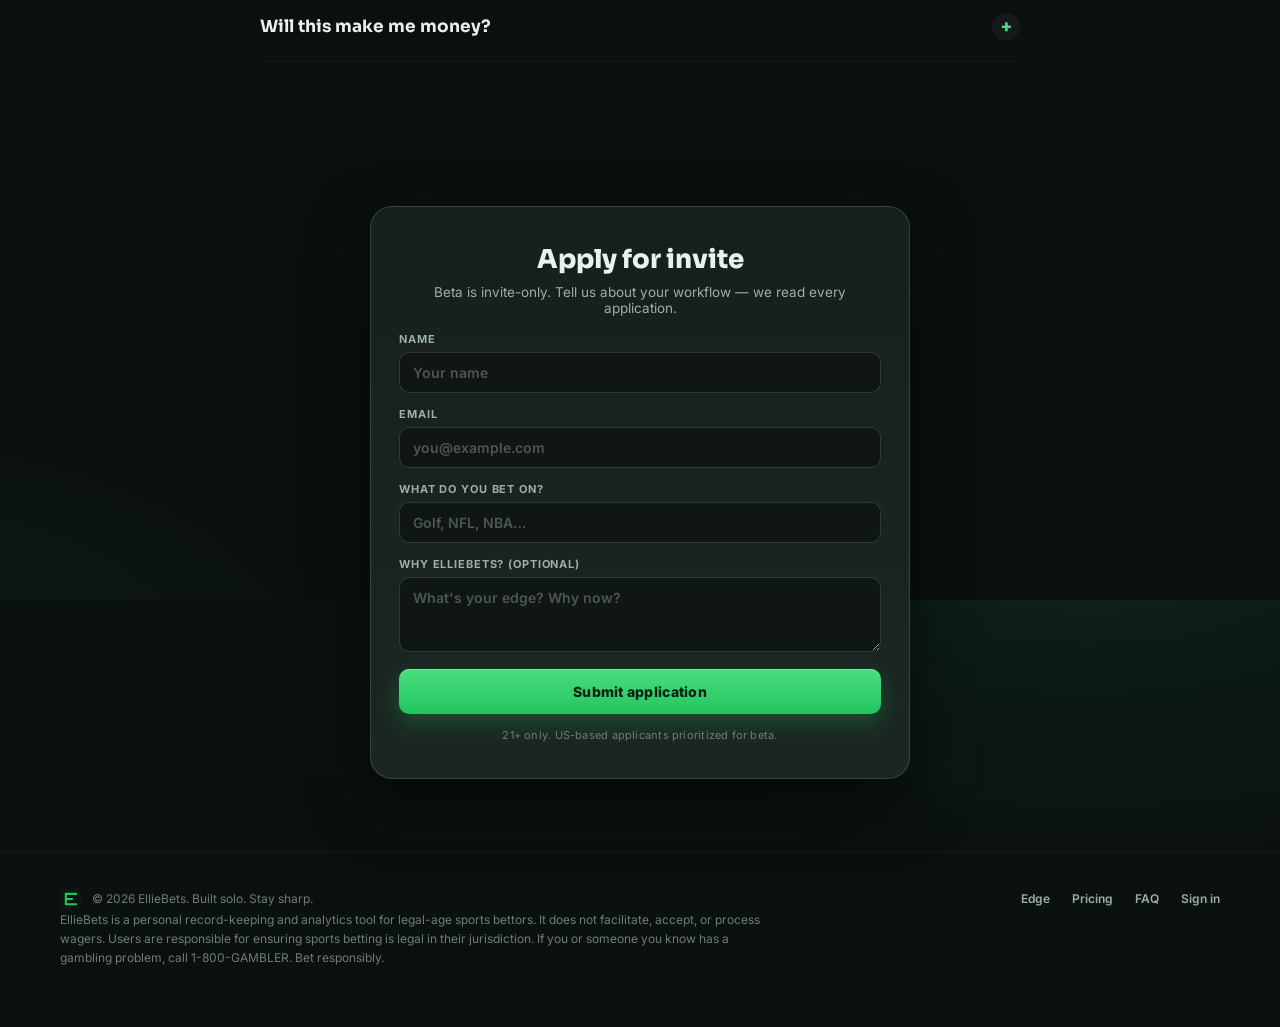
==== commit 0503b92d: "oopsy" ====
--- a/index.html
+++ b/index.html
@@ -1,579 +1,584 @@
 <!DOCTYPE html>
 <html lang="en">
 <head>
-<meta charset="UTF-8">
-<meta name="viewport" content="width=device-width,initial-scale=1">
-<title>CyberGrader.io — built for cyber teachers</title>
-<link rel="icon" type="image/png" sizes="32x32" href="assets/favicon-32.png?v=1">
-<link rel="icon" type="image/png" sizes="16x16" href="assets/favicon-16.png?v=1">
-<link rel="icon" type="image/png" sizes="512x512" href="assets/favicon-512.png?v=1">
-<link rel="apple-touch-icon" sizes="180x180" href="assets/favicon-180.png?v=1">
-<link rel="shortcut icon" href="assets/favicon-32.png?v=1">
-<link rel="preconnect" href="https://fonts.googleapis.com">
-<link rel="preconnect" href="https://fonts.gstatic.com" crossorigin>
-<link href="https://fonts.googleapis.com/css2?family=Inter:wght@400;500;600;700;800;900&family=Sora:wght@600;700;800;900&display=swap" rel="stylesheet">
-<style>
-/* PercyCodes / CyberGrader.io Design Tokens
- * Pulled from cyberGrader/index.html (single source of truth).
- * Two layers: low-level vars (colors, type, spacing, radii, shadows)
- * and semantic helpers (.h1, .panel-title, .copy-btn, etc).
- */
-
-@import url('https://fonts.googleapis.com/css2?family=Inter:wght@400;500;600;700;800;900&family=Sora:wght@600;700;800&display=swap');
-
-:root {
-  /* ── Colors ─────────────────────────────────────────────── */
-  --pc-bg:           #23262e;     /* body top */
-  --pc-bg-2:         #1e2128;     /* body bottom */
-  --pc-panel:        #2d313c;
-  --pc-panel-2:      #323642;
-  --pc-panel-3:      #2a2e39;
-
-  --pc-fg-1:         #edf6ff;     /* primary text */
-  --pc-fg-2:         #a4b3c7;     /* muted */
-  --pc-fg-3:         #b8c6db;     /* desc text on block buttons */
-
-  --pc-cyan:         #51d9ff;     /* primary accent */
-  --pc-cyan-2:       #00b7ff;     /* deeper cyan */
-  --pc-pink:         #ff4ec9;     /* SENIOR-only */
-  --pc-green:        #7dffb5;     /* Grades 7–11 / success */
-  --pc-red:          #ff7d7d;     /* destructive / warning */
-  --pc-orange:       #ff9f43;     /* edit-mode active */
-
-  --pc-border:        rgba(81,217,255,.22);
-  --pc-border-strong: rgba(81,217,255,.38);
-  --pc-border-active: rgba(81,217,255,.55);
-  --pc-focus-ring:    rgba(81,217,255,.08);
-
-  /* PercyCodes brand-mark accents (logo only — do not use in chrome) */
-  --pc-mark-magenta: #e9258a;
-  --pc-mark-yellow:  #ffd23f;
-  --pc-mark-sky:     #52d8ff;
-
-  /* ── Type ───────────────────────────────────────────────── */
-  --pc-font-sans:    'Inter', 'Segoe UI', system-ui, -apple-system, 'Helvetica Neue', sans-serif;
-  --pc-font-display: 'Sora', 'Inter', 'Segoe UI', system-ui, sans-serif;
-
-  --pc-fs-display: clamp(2.5rem, 5vw, 4.2rem);
-  --pc-fs-h1: 1.3rem;
-  --pc-fs-h2: 1.2rem;
-  --pc-fs-h3: 1rem;
-  --pc-fs-body: 0.95rem;
-  --pc-fs-body-sm: 0.9rem;
-  --pc-fs-label: 0.84rem;
-  --pc-fs-hint: 0.82rem;
-
-  --pc-fw-regular: 600;
-  --pc-fw-bold: 700;
-  --pc-fw-heavy: 800;
-  --pc-fw-black: 900;
-
-  --pc-tracking-wide:    .04em;
-  --pc-tracking-wider:   .06em;
-  --pc-tracking-extreme: .20em;
-
-  /* ── Spacing (4px base) ─────────────────────────────────── */
-  --pc-s-1: 4px;
-  --pc-s-2: 8px;
-  --pc-s-3: 12px;
-  --pc-s-4: 16px;
-  --pc-s-5: 20px;
-  --pc-s-6: 26px;
-  --pc-s-7: 32px;
-
-  /* ── Radii ──────────────────────────────────────────────── */
-  --pc-r-sm: 9px;
-  --pc-r-md: 12px;
-  --pc-r-lg: 14px;
-  --pc-r-xl: 16px;
-  --pc-r-2xl: 18px;
-  --pc-r-3xl: 22px;
-  --pc-r-pill: 999px;
-
-  /* ── Shadows / glow ─────────────────────────────────────── */
-  --pc-shadow-panel: 0 18px 48px rgba(0,0,0,.38);
-  --pc-shadow-card-inset: inset 0 0 0 1px rgba(81,217,255,.04);
-  --pc-shadow-button: 0 8px 22px rgba(0,183,255,.25), inset 0 0 0 1px rgba(255,255,255,.08);
-  --pc-shadow-button-hover: 0 12px 28px rgba(0,183,255,.35), inset 0 0 0 1px rgba(255,255,255,.12);
-  --pc-glow-cyan: 0 0 18px rgba(81,217,255,.85), 0 0 36px rgba(81,217,255,.45), 0 0 56px rgba(0,183,255,.25);
-  --pc-glow-pink: 0 0 18px rgba(255,78,201,.5), 0 0 36px rgba(255,78,201,.25);
-  --pc-drop-cyan: drop-shadow(0 0 14px rgba(81,217,255,.35));
-  --pc-drop-pink: drop-shadow(0 0 18px rgba(255,78,201,.25));
-
-  /* ── Backgrounds ────────────────────────────────────────── */
-  --pc-bg-app:
-    radial-gradient(circle at top right, rgba(0,183,255,.06), transparent 30%),
-    radial-gradient(circle at bottom left, rgba(81,217,255,.04), transparent 30%),
-    linear-gradient(180deg, #23262e 0%, #1e2128 100%);
-  --pc-bg-panel:    linear-gradient(180deg, rgba(50,54,66,.95), rgba(45,49,60,.95));
-  --pc-bg-card:     linear-gradient(180deg, rgba(55,59,72,.95), rgba(48,52,64,.95));
-  --pc-bg-input:    linear-gradient(180deg, rgba(35,39,48,1), rgba(30,34,42,1));
-  --pc-bg-button:   linear-gradient(180deg, var(--pc-cyan-2), var(--pc-cyan));
-  --pc-bg-cyan-soft: linear-gradient(180deg, rgba(0,183,255,.18), rgba(81,217,255,.10));
-
-  /* ── Motion ─────────────────────────────────────────────── */
-  --pc-ease: .18s ease;
-  --pc-ease-fast: .15s ease;
-}
-
-/* ─────────────────────────────────────────────────────────────
- * Base
- * ───────────────────────────────────────────────────────────── */
-.pc-root,
-body.pc {
-  background: var(--pc-bg-app);
-  color: var(--pc-fg-1);
-  font-family: var(--pc-font-sans);
-  font-size: var(--pc-fs-body);
-}
-
-/* ─────────────────────────────────────────────────────────────
- * Type — semantic helpers
- * ───────────────────────────────────────────────────────────── */
-.pc-display {
-  font-family: var(--pc-font-display);
-  font-size: var(--pc-fs-display);
-  font-weight: var(--pc-fw-black);
-  letter-spacing: .02em;
-  color: var(--pc-fg-1);
-  line-height: 1;
-}
-
-.pc-panel-title { font-family: var(--pc-font-display); }
-.pc-display .dot { color: var(--pc-cyan); }
-
-.pc-panel-title {
-  font-size: var(--pc-fs-h2);
-  font-weight: var(--pc-fw-black);
-  letter-spacing: var(--pc-tracking-wider);
-  color: #fff;
-  text-transform: uppercase;
-  text-align: center;
-  text-shadow: var(--pc-glow-cyan);
-}
-
-.pc-h3 {
-  font-size: var(--pc-fs-h3);
-  font-weight: var(--pc-fw-heavy);
-}
-
-.pc-eyebrow {
-  font-size: var(--pc-fs-hint);
-  font-weight: var(--pc-fw-black);
-  letter-spacing: var(--pc-tracking-extreme);
-  color: var(--pc-cyan);
-  text-shadow: 0 0 10px rgba(81,217,255,.75), 0 0 20px rgba(81,217,255,.4);
-  text-transform: uppercase;
-}
-
-.pc-body { font-size: var(--pc-fs-body); line-height: 1.6; }
-.pc-muted { color: var(--pc-fg-2); }
-.pc-label {
-  font-size: var(--pc-fs-label);
-  color: var(--pc-fg-2);
-  font-weight: var(--pc-fw-heavy);
-  letter-spacing: .02em;
-}
-
-.pc-senior   { color: var(--pc-pink);  font-weight: var(--pc-fw-bold); }
-.pc-general  { color: var(--pc-green); font-weight: var(--pc-fw-bold); }
-
-/* ─────────────────────────────────────────────────────────────
- * Surfaces
- * ───────────────────────────────────────────────────────────── */
-.pc-panel {
-  background: var(--pc-bg-panel);
-  border: 1px solid var(--pc-border);
-  border-radius: var(--pc-r-2xl);
-  box-shadow: var(--pc-shadow-panel);
-}
-
-.pc-card {
-  background: var(--pc-bg-card);
-  border: 1px solid var(--pc-border);
-  border-radius: var(--pc-r-xl);
-  box-shadow: var(--pc-shadow-card-inset);
-  padding: var(--pc-s-4);
-}
-
-.pc-pill {
-  background: linear-gradient(180deg, rgba(58,62,76,.95), rgba(50,54,66,.92));
-  border: 1px solid var(--pc-border-strong);
-  border-radius: var(--pc-r-lg);
-  padding: 12px 20px;
-  display: inline-flex;
-  align-items: center;
-  gap: 10px;
-  color: var(--pc-fg-1);
-  font-weight: var(--pc-fw-heavy);
-}
-
-/* ─────────────────────────────────────────────────────────────
- * Controls
- * ───────────────────────────────────────────────────────────── */
-.pc-input,
-.pc-select,
-.pc-textarea {
-  width: 100%;
-  border: 1px solid rgba(81,217,255,.28);
-  background: var(--pc-bg-input);
-  color: var(--pc-fg-1);
-  border-radius: var(--pc-r-lg);
-  padding: 13px 14px;
-  font: inherit;
-  transition: var(--pc-ease);
-}
-.pc-input:focus,
-.pc-select:focus,
-.pc-textarea:focus {
-  outline: none;
-  border-color: rgba(81,217,255,.45);
-  box-shadow: 0 0 0 4px var(--pc-focus-ring);
-}
-
-.pc-btn {
-  border: 0;
-  border-radius: var(--pc-r-md);
-  padding: 10px 14px;
-  font: inherit;
-  font-weight: var(--pc-fw-heavy);
-  cursor: pointer;
-  transition: var(--pc-ease);
-}
-.pc-btn:hover { transform: translateY(-1px); }
-
-.pc-btn-primary {
-  border-radius: var(--pc-r-lg);
-  padding: 18px 24px;
-  font-size: 1.05rem;
-  font-weight: var(--pc-fw-black);
-  letter-spacing: var(--pc-tracking-wide);
-  text-transform: uppercase;
-  background: var(--pc-bg-button);
-  color: #02131f;
-  border: 1px solid rgba(81,217,255,.6);
-  box-shadow: var(--pc-shadow-button);
-}
-.pc-btn-primary:hover { transform: translateY(-2px); box-shadow: var(--pc-shadow-button-hover); }
-
-.pc-btn-edit  { background: rgba(81,217,255,.12); color: #9de8ff; border: 1px solid rgba(81,217,255,.45); font-weight: var(--pc-fw-black); }
-.pc-btn-ghost { background: rgba(81,217,255,.08); color: var(--pc-fg-1); border: 1px solid rgba(81,217,255,.18); }
-.pc-btn-save  { background: rgba(125,255,181,.12); color: #baffd3; border: 1px solid rgba(125,255,181,.25); }
-.pc-btn-reset { background: rgba(255,125,125,.12); color: #ffc0c0; border: 1px solid rgba(255,125,125,.22); }
-
-/* ─────────────────────────────────────────────────────────────
- * Senior / general semantic blocks
- * ───────────────────────────────────────────────────────────── */
-.pc-callout-senior {
-  background: rgba(255,110,180,.10);
-  border: 1px solid rgba(255,110,180,.38);
-  color: var(--pc-pink);
-  font-weight: var(--pc-fw-black);
-  letter-spacing: var(--pc-tracking-wider);
-  text-shadow: 0 0 10px rgba(255,110,180,.4);
-  border-radius: var(--pc-r-md);
-  padding: 10px 14px;
-  text-align: center;
-}
-.pc-callout-general {
-  background: rgba(125,255,181,.10);
-  border: 1px solid rgba(125,255,181,.38);
-  color: var(--pc-green);
-  font-weight: var(--pc-fw-black);
-  border-radius: var(--pc-r-md);
-  padding: 10px 14px;
-  text-align: center;
-}
-
-</style>
-<style>
-*{box-sizing:border-box}
-html,body{margin:0;padding:0;background:var(--pc-bg-app);color:var(--pc-fg-1);
-  font-family:var(--pc-font-sans);font-size:16px;line-height:1.6}
-img{max-width:100%;display:block}
-.wrap{max-width:1200px;margin:0 auto;padding:0 28px}
-
-/* NAV */
-.nav{display:flex;align-items:center;justify-content:space-between;padding:22px 0}
-.nav__logo{height:54px;filter:var(--pc-drop-cyan)}
-.nav__cta{display:flex;gap:10px;align-items:center}
-.nav a:not(.btn){color:var(--pc-fg-2);text-decoration:none;font-weight:700;font-size:.95rem;padding:10px 14px;border-radius:10px;transition:var(--pc-ease)}
-.nav a:not(.btn):hover{color:var(--pc-fg-1);background:rgba(81,217,255,.08)}
-/* Buttons — same 5-tier DNA as the app */
-.btn{display:inline-flex;align-items:center;justify-content:center;gap:8px;
-  font-family:var(--pc-font-sans);text-decoration:none;cursor:pointer;
-  border:1px solid transparent;border-radius:12px;padding:11px 18px;
-  font-weight:800;font-size:.95rem;letter-spacing:.01em;line-height:1.1;white-space:nowrap;
-  transition:transform .18s ease, box-shadow .18s ease, border-color .18s ease, background .18s ease}
-.btn:hover{transform:translateY(-1px)}
-.btn:focus-visible{outline:none;box-shadow:0 0 0 4px rgba(81,217,255,.22)}
-/* Tier 1 — Primary */
-.btn-primary{padding:14px 22px;border-radius:14px;font-weight:900;font-size:1rem;
-  letter-spacing:.04em;text-transform:uppercase;
-  background:linear-gradient(180deg,#7fe6ff,#00b7ff);color:#001624;border-color:rgba(127,230,255,.85);
-  box-shadow:0 8px 22px rgba(0,183,255,.35), inset 0 0 0 1px rgba(255,255,255,.2);
-  text-shadow:0 1px 0 rgba(255,255,255,.3)}
-.btn-primary:hover{transform:translateY(-2px);
-  background:linear-gradient(180deg,#aef0ff,#22c8ff);
-  box-shadow:0 12px 30px rgba(0,183,255,.5), inset 0 0 0 1px rgba(255,255,255,.3)}
-/* Tier 2 — Secondary */
-.btn-secondary{background:rgba(81,217,255,.10);color:#cdf2ff;border-color:rgba(81,217,255,.45)}
-.btn-secondary:hover{background:rgba(81,217,255,.16);border-color:rgba(81,217,255,.65)}
-/* Tier 4 — Ghost (used as the nav "See How" link) */
-.btn-ghost{background:transparent;color:var(--pc-fg-2);border-color:rgba(81,217,255,.18);font-weight:700}
-.btn-ghost:hover{color:var(--pc-fg-1);background:rgba(81,217,255,.06);border-color:rgba(81,217,255,.35)}
-
-/* HERO */
-.hero{padding:60px 0 80px;text-align:center;position:relative}
-.hero .eyebrow{font-family:var(--pc-font-sans);color:var(--pc-cyan);font-weight:900;letter-spacing:.22em;font-size:.82rem;
-  text-shadow:0 0 10px rgba(81,217,255,.6);margin-bottom:18px;text-transform:uppercase}
-.hero h1{font-family:var(--pc-font-display);font-weight:800;letter-spacing:-.02em;line-height:1.02;
-  font-size:clamp(2.6rem,5.5vw,4.6rem);margin:0 0 18px;color:#fff;text-wrap:balance}
-.hero h1 .accent{color:var(--pc-cyan);text-shadow:0 0 22px rgba(81,217,255,.45)}
-.hero p.lede{font-size:1.18rem;color:var(--pc-fg-2);max-width:680px;margin:0 auto 30px;text-wrap:pretty}
-.hero__cta{display:flex;gap:12px;justify-content:center;flex-wrap:wrap;margin-bottom:18px}
-.hero__meta{display:flex;gap:22px;justify-content:center;flex-wrap:wrap;color:var(--pc-fg-2);font-size:.92rem;font-weight:600}
-.hero__meta span{display:inline-flex;align-items:center;gap:6px;white-space:nowrap}
-.hero__meta strong{color:var(--pc-fg-1);font-weight:800}
-
-/* PRODUCT SHOT */
-.product{margin:40px auto 0;max-width:1100px;border-radius:22px;border:1px solid var(--pc-border-strong);
-  background:var(--pc-bg-panel);box-shadow:0 36px 80px rgba(0,0,0,.55),0 0 0 1px rgba(81,217,255,.06) inset;
-  overflow:hidden;padding:28px}
-.product__chrome{display:grid;grid-template-columns:1fr auto 1fr;align-items:center;padding:14px 18px;
-  border-radius:16px;border:1px solid var(--pc-border);background:rgba(45,49,60,.92);margin-bottom:14px}
-.product__pill{justify-self:start;border:1px solid var(--pc-border-strong);border-radius:12px;padding:8px 16px;
-  background:rgba(58,62,76,.95);font-size:.85rem;font-weight:800;color:var(--pc-fg-1);display:flex;flex-direction:column;align-items:center;line-height:1.1}
-.product__pill small{font-family:var(--pc-font-sans);color:var(--pc-cyan);letter-spacing:.18em;font-size:.7rem;font-weight:900;
-  text-shadow:0 0 8px rgba(81,217,255,.55);margin-bottom:2px}
-.product__chrome img{height:90px;filter:var(--pc-drop-cyan)}
-.product__user{justify-self:end;display:flex;align-items:center;gap:8px;border-radius:999px;border:1px solid rgba(81,217,255,.32);
-  padding:6px 14px 6px 6px;background:linear-gradient(180deg,rgba(0,183,255,.14),rgba(81,217,255,.08));font-weight:800;font-size:.88rem}
-.product__user span{width:28px;height:28px;border-radius:50%;background:linear-gradient(135deg,var(--pc-cyan),var(--pc-cyan-2));
-  color:#02131f;display:flex;align-items:center;justify-content:center;font-weight:900;font-size:.82rem}
-.product__blocks{display:grid;grid-template-columns:repeat(3,1fr);gap:14px}
-.block{border:1px solid var(--pc-border-strong);border-radius:16px;padding:22px 18px;text-align:center;
-  background:linear-gradient(180deg,rgba(58,62,76,.95),rgba(50,54,66,.95))}
-.block.is-active{background:linear-gradient(180deg,rgba(0,183,255,.32),rgba(81,217,255,.14));
-  box-shadow:0 0 22px rgba(0,183,255,.22),inset 0 0 0 1px rgba(81,217,255,.18)}
-.block .icon{font-size:1.9rem;line-height:1;margin-bottom:8px}
-.block .icon img{height:42px;display:inline-block;width:auto}
-.block .title{font-weight:900;color:#fff;font-size:1.05rem;margin-bottom:4px}
-.block .sub{font-size:.82rem;color:var(--pc-fg-3)}
-
-/* SECTION */
-.section{padding:80px 0}
-.section h2{font-family:var(--pc-font-display);font-size:clamp(2rem,3.8vw,2.8rem);font-weight:800;color:#fff;
-  margin:0 0 14px;letter-spacing:-.01em;line-height:1.1;text-wrap:balance}
-.section .lede{color:var(--pc-fg-2);font-size:1.1rem;max-width:640px;margin:0 0 38px}
-.section.center{text-align:center}.section.center .lede{margin:0 auto 38px}
-
-/* FEATURES */
-.feat-grid{display:grid;grid-template-columns:repeat(3,1fr);gap:18px}
-.feat{padding:26px;border-radius:18px;border:1px solid var(--pc-border);background:var(--pc-bg-panel);
-  box-shadow:var(--pc-shadow-card-inset);position:relative;overflow:hidden}
-.feat .glyph{font-size:1.8rem;margin-bottom:14px;display:inline-flex;align-items:center;justify-content:center;
-  width:54px;height:54px;border-radius:14px;background:rgba(81,217,255,.12);border:1px solid rgba(81,217,255,.3)}
-.feat h3{font-family:var(--pc-font-display);font-weight:700;font-size:1.18rem;margin:0 0 8px;color:#fff}
-.feat p{margin:0;color:var(--pc-fg-2);font-size:.96rem;line-height:1.6}
-.feat ul{margin:10px 0 0;padding-left:18px;color:var(--pc-fg-2);font-size:.92rem;display:grid;gap:4px}
-
-/* DEADLINE COMPARE */
-.compare{display:grid;grid-template-columns:1fr 1fr;gap:18px;margin-top:30px}
-.compare > div{padding:24px;border-radius:18px;border:1.5px solid;background:rgba(10,18,30,.55)}
-.compare .senior{border-color:rgba(255,78,201,.4);box-shadow:0 0 30px rgba(255,78,201,.10)}
-.compare .general{border-color:rgba(125,255,181,.4);box-shadow:0 0 30px rgba(125,255,181,.08)}
-.compare h4{margin:0 0 8px;font-family:var(--pc-font-display);font-weight:700;font-size:.92rem;letter-spacing:.12em;text-transform:uppercase}
-.compare .senior h4{color:var(--pc-pink);text-shadow:0 0 12px rgba(255,78,201,.4)}
-.compare .general h4{color:var(--pc-green);text-shadow:0 0 12px rgba(125,255,181,.35)}
-.compare .date{font-size:1.4rem;font-weight:900;color:#fff;margin-bottom:6px}
-.compare p{margin:0;color:var(--pc-fg-2);font-size:.95rem}
-
-/* PRICE */
-.price{margin:0 auto;max-width:560px;padding:42px 38px;border-radius:24px;text-align:center;
-  border:1.5px solid var(--pc-border-strong);background:var(--pc-bg-panel);
-  box-shadow:0 36px 80px rgba(0,0,0,.45)}
-.price .beta-badge{display:inline-block;margin-bottom:18px;padding:8px 14px;border-radius:999px;
-  background:rgba(81,217,255,.10);border:1px solid rgba(81,217,255,.35);color:var(--pc-cyan);
-  font-size:.78rem;font-weight:800;letter-spacing:.04em}
-.price .tag{font-family:var(--pc-font-display);font-size:4.2rem;font-weight:800;color:#fff;line-height:1;
-  text-shadow:var(--pc-glow-cyan);margin-bottom:6px}
-.price .tag small{font-size:1rem;color:var(--pc-cyan);font-weight:800;letter-spacing:.22em;display:block;margin-bottom:6px;text-shadow:0 0 10px rgba(81,217,255,.4)}
-.price .tag .per{font-family:var(--pc-font-sans);font-size:1.2rem;color:var(--pc-fg-2);font-weight:600;letter-spacing:0;text-shadow:none}
-.price .alt{color:var(--pc-fg-2);font-size:1rem;margin-bottom:6px}
-.price .alt strong{color:#fff;font-weight:800}
-.price .fineprint{margin-top:14px;color:var(--pc-fg-2);font-size:.82rem;font-style:italic}
-.price ul{list-style:none;margin:24px 0;padding:0;display:grid;gap:10px;text-align:left}
-.price li{display:flex;align-items:center;gap:10px;color:var(--pc-fg-2);font-size:.98rem}
-.price li::before{content:"✓";color:var(--pc-green);font-weight:900;font-size:1.1rem;
-  width:22px;height:22px;border-radius:50%;background:rgba(125,255,181,.14);
-  display:flex;align-items:center;justify-content:center;flex:0 0 22px}
-
-/* QUOTE / VOICE */
-.voice{padding:80px 0;text-align:center}
-.voice blockquote{margin:0 auto;max-width:780px;font-family:var(--pc-font-display);font-weight:600;
-  font-size:clamp(1.5rem,2.6vw,2rem);color:#fff;line-height:1.4;text-wrap:balance}
-.voice blockquote::before{content:"\201C";color:var(--pc-cyan);font-size:4rem;line-height:0;display:block;margin-bottom:24px;text-shadow:0 0 20px rgba(81,217,255,.5)}
-.voice cite{display:block;margin-top:20px;font-style:normal;color:var(--pc-fg-2);font-size:.95rem;font-weight:700;letter-spacing:.04em}
-
-/* FOOTER */
-.foot{padding:60px 0 40px;text-align:center;border-top:1px solid var(--pc-border)}
-.foot img{height:200px;margin:0 auto;filter:var(--pc-drop-pink)}
-.foot p{color:var(--pc-fg-2);font-style:italic;margin-top:6px}
-.foot .brand{color:var(--pc-cyan);font-style:normal;font-weight:900;letter-spacing:.06em}
-
-@media (max-width:880px){
-  .feat-grid{grid-template-columns:1fr}
-  .product__blocks{grid-template-columns:1fr}
-  .compare{grid-template-columns:1fr}
-  .product__chrome{grid-template-columns:1fr;gap:12px;text-align:center}
-  .product__pill,.product__user{justify-self:center}
-  .nav a:not(.btn){display:none}
-}
-</style>
+  <meta charset="UTF-8" />
+  <meta name="viewport" content="width=device-width, initial-scale=1, viewport-fit=cover" />
+  <title>EllieBets — The private edge-tracker for serious sports bettors</title>
+  <meta name="description" content="A private, invite-only sports betting workflow tool. Live weather signals, multi-book line tracking, and the bankroll math that books don't show you. Built by one bettor, for serious bettors." />
+  <meta name="theme-color" content="#0b1110" />
+
+  <link rel="icon" href="data:image/svg+xml;utf8,<svg xmlns='http://www.w3.org/2000/svg' viewBox='0 0 64 64'><rect width='64' height='64' rx='14' fill='%230e1613'/><rect x='14' y='14' width='6' height='36' rx='3' fill='%2322c55e'/><rect x='14' y='14' width='36' height='6' rx='3' fill='%2322c55e'/><rect x='14' y='29' width='24' height='6' rx='3' fill='%2322c55e'/><rect x='14' y='44' width='36' height='6' rx='3' fill='%2322c55e'/><circle cx='50' cy='17' r='3' fill='%2386efac'/></svg>" />
+
+  <link rel="stylesheet" href="src/styles.css" />
+  <link rel="stylesheet" href="src/landing.css" />
 </head>
 <body>
 
-<header class="wrap">
-  <nav class="nav">
-    <img src="assets/cybergrader-logo.png" alt="CyberGrader.io" class="nav__logo">
-    <div class="nav__cta">
-      <a href="#features">Features</a>
-      <a href="#pricing">Pricing</a>
-      <a href="app.html" class="btn btn-primary">Sign In</a>
-    </div>
-  </nav>
-</header>
-
-<main>
-  <section class="hero wrap">
-    <div class="eyebrow">Built by a cyber teacher · for cyber teachers</div>
-    <h1>Stop copy-pasting the same feedback <span class="accent">50 times a day.</span></h1>
-    <p class="lede">CyberGrader.io is the workflow tool for cyber teachers. Pre-written feedback, recurring student emails, and gradebook placeholder text — all auto-filled with today's date and your school year deadlines. Pick. Copy. Paste. Done.</p>
-    <div class="hero__cta">
-      <a href="app.html" class="btn btn-primary">Start Grading Faster</a>
-      <a href="#features" class="btn btn-secondary">See How It Works</a>
-    </div>
-    <div class="hero__meta">
-      <span>🔐 <strong>Google sign-in.</strong> Syncs across devices.</span>
-      <span>🚀 <strong>Free during beta.</strong> Lock in early pricing.</span>
-      <span>📱 <strong>Works everywhere.</strong> Desktop, tablet, phone.</span>
-    </div>
-
-    <div class="product">
-      <div class="product__chrome">
-        <div class="product__pill"><small>TODAY'S DATE</small>Friday, May 8, 2026</div>
-        <img src="assets/cybergrader-logo.png" alt="">
-        <div class="product__user"><span>T</span>Teacher ▾</div>
-      </div>
-      <div class="product__blocks">
-        <div class="block is-active">
-          <div class="icon">📝</div>
-          <div class="title">Teacher Feedback</div>
-          <div class="sub">Pre-generated gradebook feedback</div>
-        </div>
-        <div class="block">
-          <div class="icon">✉️</div>
-          <div class="title">Email Generator</div>
-          <div class="sub">Recurring student emails</div>
-        </div>
-        <div class="block">
-          <div class="icon"><img src="assets/sv-portal-logo.png" alt=""></div>
-          <div class="title">Gradebook Setup</div>
-          <div class="sub">Placeholder text + checklist</div>
-        </div>
-      </div>
-    </div>
-  </section>
-
-  <section class="section wrap" id="features">
-    <h2>Three workflows. One tool.</h2>
-    <p class="lede">Every recurring task in your teaching week, reduced to a click and a copy.</p>
-
-    <div class="feat-grid">
-      <div class="feat">
-        <div class="glyph">📝</div>
-        <h3>Teacher Feedback</h3>
-        <p>Pick the type of work and the scenario. Pre-written feedback appears with today's date auto-filled.</p>
-        <ul>
-          <li>First Assignment / Assignment / Project</li>
-          <li>Perfect, Partial Credit, Missing Work</li>
-          <li>3 voice-matched variations per template</li>
-        </ul>
-      </div>
-      <div class="feat">
-        <div class="glyph">✉️</div>
-        <h3>Email Generator</h3>
-        <p>Every recurring student email — Welcome, 25/50/75% check-ins, finals, end-of-year — pre-filled with your deadlines.</p>
-        <ul>
-          <li>Filtered by current term automatically</li>
-          <li>All Students or Single Student</li>
-          <li>Edit subject and body globally</li>
-        </ul>
-      </div>
-      <div class="feat">
-        <div class="glyph">⚙️</div>
-        <h3>Gradebook Setup</h3>
-        <p>One-tap copy for every gradebook placeholder you set up each grading period.</p>
-        <ul>
-          <li>Weekly Overall Grade Update</li>
-          <li>Final Overall Grade (with publish reminders)</li>
-          <li>End-of-period checklist</li>
-        </ul>
-      </div>
-    </div>
-  </section>
-
-  <section class="section wrap">
-    <h2>Senior deadlines, made impossible to confuse.</h2>
-    <p class="lede">Your fourth-nine-weeks senior deadline is different from grades 7–11. CyberGrader color-codes the difference everywhere — from the email body to the sidebar callout.</p>
-    <div class="compare">
-      <div class="senior">
-        <h4>⬡ Senior Deadline</h4>
-        <div class="date">Monday, May 19 · 11:59 p.m.</div>
-        <p>Pink anywhere = seniors. <strong style="color:var(--pc-pink)">No extensions.</strong></p>
-      </div>
-      <div class="general">
-        <h4>◆ Grades 7–11 Deadline</h4>
-        <div class="date">Monday, June 2 · 11:59 p.m.</div>
-        <p>Cyan-green anywhere = the rest of your roster. Standard end-of-year flow.</p>
-      </div>
-    </div>
-  </section>
-
-  <section class="voice wrap">
-    <blockquote>
-      Welcome to the class, I reviewed your first assignment and you are starting strong, your work was clear and showed real effort, keep this energy going because it is a great way to kick off the school year, as always, I'm here if you have any questions.
-    </blockquote>
-    <cite>— Sample Teacher Feedback · in your tone</cite>
-  </section>
-
-  <section class="section center wrap" id="pricing">
-    <h2>Simple pricing.</h2>
-    <p class="lede">One plan. Everything unlocked. Built by a teacher who knows exactly how much you can spend on yet another subscription.</p>
-
-    <div class="price">
-      <div class="beta-badge">🚀 Free during beta · Lock in this price when paid launches</div>
-      <div class="tag"><small>PRO TEACHER</small>$4.99<span class="per">/month</span></div>
-      <div class="alt">or <strong>$39/year</strong> — save $20</div>
-      <ul>
-        <li>All three workflows (Feedback, Email, Gradebook Setup)</li>
-        <li>Voice-matched feedback variations</li>
-        <li>Cloud sync across desktop, tablet, and phone</li>
-        <li>Google sign-in with school account</li>
-        <li>Edit and save your own templates globally</li>
-        <li>All future updates included</li>
-      </ul>
-      <a href="app.html" class="btn btn-primary" style="width:100%;justify-content:center">Start Free Beta</a>
-      <p class="fineprint">No credit card during beta. Cancel anytime once paid plan launches.</p>
-    </div>
-  </section>
-</main>
-
-<footer class="foot">
-  <img src="assets/percy-logo.png" alt="Percy">
-  <p>Created by <span class="brand">PERCYCODES</span> · Named after my dog Percy.</p>
-</footer>
-
+  <!-- ── Nav ─────────────────────────────────────────── -->
+  <header class="lp-nav">
+    <div class="lp-wrap lp-nav-inner">
+      <a href="#top" style="display: inline-flex; align-items: center; gap: 10px; text-decoration: none; color: inherit;">
+        <svg width="34" height="34" viewBox="0 0 64 64" aria-label="EllieBets" role="img"
+             style="filter: drop-shadow(0 4px 14px rgba(74,222,128,0.35));">
+          <defs>
+            <linearGradient id="ebTile" x1="0" y1="0" x2="1" y2="1">
+              <stop offset="0%" stop-color="#1c2a23" /><stop offset="100%" stop-color="#0e1613" />
+            </linearGradient>
+            <linearGradient id="ebBar" x1="0" y1="0" x2="1" y2="0">
+              <stop offset="0%" stop-color="#86efac" /><stop offset="100%" stop-color="#22c55e" />
+            </linearGradient>
+          </defs>
+          <rect x="0" y="0" width="64" height="64" rx="14" fill="url(#ebTile)" />
+          <rect x="0.5" y="0.5" width="63" height="63" rx="13.5" fill="none" stroke="rgba(74,222,128,0.18)" />
+          <rect x="14" y="14" width="6" height="36" rx="3" fill="url(#ebBar)" />
+          <rect x="14" y="14" width="36" height="6" rx="3" fill="url(#ebBar)" />
+          <rect x="14" y="29" width="24" height="6" rx="3" fill="url(#ebBar)" opacity="0.95" />
+          <rect x="14" y="44" width="36" height="6" rx="3" fill="url(#ebBar)" />
+          <circle cx="50" cy="17" r="3" fill="#86efac" />
+        </svg>
+        <span style="font-family: var(--eb-font-display); font-weight: 900; font-size: 20px; letter-spacing: -0.01em;">
+          <span style="color: var(--eb-fg-1);">ellie</span><span style="color: var(--eb-green);">bets</span>
+        </span>
+      </a>
+
+      <nav class="lp-nav-links">
+        <a href="#edge">The Edge</a>
+        <a href="#how">How It Works</a>
+        <a href="#pricing">Pricing</a>
+        <a href="#faq">FAQ</a>
+      </nav>
+
+      <div class="lp-nav-cta">
+        <a href="EllieBets.html" class="eb-btn eb-btn-ghost" style="padding: 8px 14px; font-size: 13px;">Sign in</a>
+        <a href="#apply" class="eb-btn eb-btn-primary" style="padding: 8px 14px; font-size: 13px;">Apply</a>
+        <button class="lp-mobile-toggle" aria-label="Menu" onclick="document.querySelector('.lp-mobile-menu').classList.toggle('open')">
+          <svg viewBox="0 0 24 24" fill="none" stroke="currentColor" stroke-width="2.5" stroke-linecap="round">
+            <line x1="4" y1="7" x2="20" y2="7"/>
+            <line x1="4" y1="12" x2="20" y2="12"/>
+            <line x1="4" y1="17" x2="20" y2="17"/>
+          </svg>
+        </button>
+      </div>
+    </div>
+    <div class="lp-wrap">
+      <div class="lp-mobile-menu">
+        <a href="#edge" onclick="document.querySelector('.lp-mobile-menu').classList.remove('open')">The Edge</a>
+        <a href="#how" onclick="document.querySelector('.lp-mobile-menu').classList.remove('open')">How It Works</a>
+        <a href="#pricing" onclick="document.querySelector('.lp-mobile-menu').classList.remove('open')">Pricing</a>
+        <a href="#faq" onclick="document.querySelector('.lp-mobile-menu').classList.remove('open')">FAQ</a>
+        <a href="EllieBets.html">Sign in →</a>
+      </div>
+    </div>
+  </header>
+
+  <!-- ── Hero ────────────────────────────────────────── -->
+  <section class="lp-hero" id="top">
+    <div class="lp-wrap">
+      <div class="lp-hero-grid">
+        <div>
+          <span class="lp-eyebrow">Invite-only · Beta open</span>
+          <h1 class="lp-h1">
+            The edge the <em>books</em> don't price into your line.
+          </h1>
+          <p class="lp-sub">
+            EllieBets watches the dew point, the real-feel delta, the live wind off Windfinder — the micro-conditions sportsbook traders update every six hours, not every six minutes. Track every bet across DraftKings, FanDuel, and Caesars. Know your ROI to the cent.
+          </p>
+
+          <div class="lp-cta-row">
+            <a href="#apply" class="eb-btn eb-btn-primary">Apply for invite →</a>
+            <a href="#how" class="eb-btn eb-btn-ghost">See how it works</a>
+          </div>
+
+          <div class="lp-trustline">
+            <svg width="14" height="14" viewBox="0 0 24 24" fill="none" stroke="var(--eb-green)" stroke-width="2.5" stroke-linecap="round">
+              <path d="M12 2L4 6v6c0 5 3.5 9 8 10 4.5-1 8-5 8-10V6l-8-4z"/>
+              <path d="M9 12l2 2 4-4"/>
+            </svg>
+            <span><strong>21+ only.</strong> Personal workflow tool — does not place bets, does not handle wagers.</span>
+          </div>
+        </div>
+
+        <!-- Mockup -->
+        <div class="lp-mockup">
+          <div class="lp-mockup-bar">
+            <i></i><i></i><i></i>
+            <span>elliebets.app</span>
+          </div>
+          <div class="lp-mockup-body">
+            <div class="lp-mockup-card">
+              <div class="lp-mock-label">Net Profit</div>
+              <div class="lp-mock-stat">+$1,847.50</div>
+              <div style="font-size: 11px; color: var(--eb-fg-3); margin-top: 4px;">ROI <span style="color: var(--eb-green); font-weight: 700;">+22.4%</span> · 58% win rate</div>
+            </div>
+            <div class="lp-mockup-card">
+              <div class="lp-mock-label">At Risk</div>
+              <div class="lp-mock-stat" style="color: var(--eb-push);">$320</div>
+              <div style="font-size: 11px; color: var(--eb-fg-3); margin-top: 4px;">4 open bets</div>
+            </div>
+            <div class="lp-mockup-card span-2">
+              <div class="lp-mock-label" style="margin-bottom: 10px;">Active Slip</div>
+              <div class="lp-mock-row">
+                <span style="width: 6px; height: 24px; background: #53d337; border-radius: 2px;"></span>
+                <span>Scheffler U69.5</span>
+                <span class="lp-mock-pill">−115</span>
+              </div>
+              <div class="lp-mock-row">
+                <span style="width: 6px; height: 24px; background: #1493ff; border-radius: 2px;"></span>
+                <span>Åberg Top 10</span>
+                <span class="lp-mock-pill">+180</span>
+              </div>
+              <div class="lp-mock-row">
+                <span style="width: 6px; height: 24px; background: #c79b3a; border-radius: 2px;"></span>
+                <span>DeChambeau FRL</span>
+                <span class="lp-mock-pill">+2500</span>
+              </div>
+            </div>
+            <div class="lp-mockup-card span-2">
+              <div class="lp-mock-edge">
+                <b>EDGE · Suppressed scoring</b>
+                Dew point 73° + real-feel 91° vs 82° actual. Heavy air, ball won't fly. Lean UNDER on round totals, UNDER on birdies.
+              </div>
+            </div>
+          </div>
+        </div>
+      </div>
+
+      <!-- Stats strip -->
+      <div class="lp-stats">
+        <div>
+          <div class="lp-stat-num"><em>3</em> books</div>
+          <div class="lp-stat-cap">DraftKings · FanDuel · Caesars</div>
+        </div>
+        <div>
+          <div class="lp-stat-num"><em>2</em> sources</div>
+          <div class="lp-stat-cap">Windfinder · Apple Weather</div>
+        </div>
+        <div>
+          <div class="lp-stat-num"><em>30s</em> entry</div>
+          <div class="lp-stat-cap">Pick, line, stake, done</div>
+        </div>
+        <div>
+          <div class="lp-stat-num"><em>∞</em> bets</div>
+          <div class="lp-stat-cap">Logged · Settled · Analyzed</div>
+        </div>
+      </div>
+    </div>
+  </section>
+
+  <!-- ── The Edge ────────────────────────────────────── -->
+  <section class="lp-section" id="edge">
+    <div class="lp-wrap">
+      <div class="lp-section-head">
+        <div class="lp-section-eyebrow">The Edge</div>
+        <h2 class="lp-section-title">Three signals the books move on slowly.</h2>
+        <p class="lp-section-sub">
+          Sportsbook traders post a line and let it sit. You watch the conditions change in real time. Here's the edge surface EllieBets puts in front of you.
+        </p>
+      </div>
+
+      <div class="lp-edge">
+        <div class="lp-edge-card">
+          <div class="ico">💧</div>
+          <h3>Dew point + real-feel delta</h3>
+          <p>When dew is above 65°F and real-feel is 6°+ above actual temp, the air is thick. Ball flight suppressed. Scoring conditions deteriorate. The tool flags it before the books reprice round totals.</p>
+        </div>
+        <div class="lp-edge-card">
+          <div class="ico">🌬️</div>
+          <h3>Live wind from Windfinder</h3>
+          <p>Sustained wind ≥12 mph from a known direction reshapes who can score. Ball-strikers gain, putters lose. Wind direction + gusts shown on a compass tied directly to the event.</p>
+        </div>
+        <div class="lp-edge-card">
+          <div class="ico">⛅</div>
+          <h3>Apple Weather precip + temp</h3>
+          <p>Suspension risk lives in the precip number. Real-feel lives in the temp number. Both pull from the same source you're already checking — but right next to your bet slip.</p>
+        </div>
+      </div>
+    </div>
+  </section>
+
+  <!-- ── How It Works ────────────────────────────────── -->
+  <section class="lp-section" id="how" style="background: linear-gradient(180deg, transparent 0%, rgba(74,222,128,0.025) 50%, transparent 100%);">
+    <div class="lp-wrap">
+      <div class="lp-section-head">
+        <div class="lp-section-eyebrow">How It Works</div>
+        <h2 class="lp-section-title">Built for speed. Built for discipline.</h2>
+      </div>
+
+      <div class="lp-feature-row">
+        <div>
+          <div class="lp-section-eyebrow">01 · Fast entry</div>
+          <h3>Place a bet in 15 seconds.</h3>
+          <p>Type the player name. Autocomplete finds them. Pick a sportsbook, market, line, side, odds, stake. Hit place. Done. The implied probability, payout, and to-win update live as you type.</p>
+          <ul>
+            <li><svg viewBox="0 0 24 24" fill="none" stroke="var(--eb-green)" stroke-width="3" stroke-linecap="round"><path d="M5 12l5 5 9-11"/></svg> Player autocomplete with live odds shown</li>
+            <li><svg viewBox="0 0 24 24" fill="none" stroke="var(--eb-green)" stroke-width="3" stroke-linecap="round"><path d="M5 12l5 5 9-11"/></svg> One-tap book switching (DK · FD · CZR)</li>
+            <li><svg viewBox="0 0 24 24" fill="none" stroke="var(--eb-green)" stroke-width="3" stroke-linecap="round"><path d="M5 12l5 5 9-11"/></svg> Auto-attach current weather signal to notes</li>
+          </ul>
+        </div>
+        <div class="lp-visual">
+          <div class="lp-mock-label" style="margin-bottom: 12px;">Place a Bet</div>
+          <div style="display: grid; grid-template-columns: 1fr 1fr 1fr; gap: 6px; margin-bottom: 12px;">
+            <div style="padding: 8px; background: rgba(83,211,55,0.12); border: 1px solid rgba(83,211,55,0.5); border-radius: 8px; text-align: center; font-weight: 800; font-size: 12px; color: #53d337;">DK</div>
+            <div style="padding: 8px; background: var(--eb-bg-1); border: 1px solid var(--eb-border-strong); border-radius: 8px; text-align: center; font-weight: 800; font-size: 12px; color: var(--eb-fg-3);">FD</div>
+            <div style="padding: 8px; background: var(--eb-bg-1); border: 1px solid var(--eb-border-strong); border-radius: 8px; text-align: center; font-weight: 800; font-size: 12px; color: var(--eb-fg-3);">CZR</div>
+          </div>
+          <div style="padding: 10px 12px; background: var(--eb-bg-1); border: 1px solid var(--eb-border-strong); border-radius: 8px; font-size: 13px; font-weight: 700; margin-bottom: 6px;">Scottie Scheffler</div>
+          <div style="padding: 10px 12px; background: var(--eb-bg-1); border: 1px solid var(--eb-border-strong); border-radius: 8px; font-size: 13px; font-weight: 700; margin-bottom: 12px; color: var(--eb-fg-2);">Round Score O/U</div>
+          <div style="display: grid; grid-template-columns: 1fr 1fr; gap: 6px; margin-bottom: 6px;">
+            <div style="padding: 10px; background: var(--eb-bg-1); border: 1px solid var(--eb-border-strong); border-radius: 8px; font-family: var(--eb-font-mono); font-weight: 800;">69.5</div>
+            <div style="padding: 10px; background: rgba(74,222,128,0.12); border: 1px solid rgba(74,222,128,0.4); border-radius: 8px; font-weight: 800; color: var(--eb-green); text-align: center;">Under</div>
+          </div>
+          <div style="display: grid; grid-template-columns: repeat(3,1fr); gap: 6px; padding: 10px; background: var(--eb-bg-1); border: 1px solid var(--eb-border); border-radius: 8px; margin-top: 10px;">
+            <div><div style="font-size: 9px; color: var(--eb-fg-3); letter-spacing: 0.1em; font-weight: 800;">TO WIN</div><div style="font-family: var(--eb-font-mono); font-weight: 800; color: var(--eb-green);">$43.48</div></div>
+            <div><div style="font-size: 9px; color: var(--eb-fg-3); letter-spacing: 0.1em; font-weight: 800;">PAYOUT</div><div style="font-family: var(--eb-font-mono); font-weight: 800;">$93.48</div></div>
+            <div><div style="font-size: 9px; color: var(--eb-fg-3); letter-spacing: 0.1em; font-weight: 800;">IMPLIED</div><div style="font-family: var(--eb-font-mono); font-weight: 800;">53.5%</div></div>
+          </div>
+        </div>
+      </div>
+
+      <div class="lp-feature-row reverse">
+        <div>
+          <div class="lp-section-eyebrow">02 · Bankroll math</div>
+          <h3>The numbers, never lied to.</h3>
+          <p>Net profit. ROI. Win rate. Total wagered. At risk. By sportsbook. By sport. Every settled bet feeds the chart. No more "I think I'm up" — you'll know.</p>
+          <ul>
+            <li><svg viewBox="0 0 24 24" fill="none" stroke="var(--eb-green)" stroke-width="3" stroke-linecap="round"><path d="M5 12l5 5 9-11"/></svg> Bankroll curve over time</li>
+            <li><svg viewBox="0 0 24 24" fill="none" stroke="var(--eb-green)" stroke-width="3" stroke-linecap="round"><path d="M5 12l5 5 9-11"/></svg> P/L breakdown per book + per sport</li>
+            <li><svg viewBox="0 0 24 24" fill="none" stroke="var(--eb-green)" stroke-width="3" stroke-linecap="round"><path d="M5 12l5 5 9-11"/></svg> Money made · Money lost · Money exposed — at a glance</li>
+          </ul>
+        </div>
+        <div class="lp-visual" style="padding: 18px;">
+          <div style="padding: 18px; background: var(--eb-bg-1); border: 1px solid rgba(74,222,128,0.30); border-radius: 14px; text-align: center; box-shadow: 0 0 32px rgba(74,222,128,0.10);">
+            <div style="font-size: 10px; letter-spacing: 0.12em; text-transform: uppercase; color: var(--eb-fg-3); font-weight: 800;">Net Profit</div>
+            <div style="font-family: var(--eb-font-display); font-weight: 900; font-size: 36px; color: var(--eb-green); letter-spacing: -0.01em; margin-top: 4px;">+$1,847.50</div>
+            <div style="font-size: 11px; color: var(--eb-fg-3); margin-top: 4px;">ROI <span style="color: var(--eb-green); font-weight: 700;">+22.4%</span> · Win rate <span style="color: var(--eb-fg-1); font-weight: 700;">58%</span></div>
+          </div>
+          <div style="padding: 12px; background: var(--eb-bg-1); border: 1px solid var(--eb-border); border-radius: 10px; margin-top: 10px;">
+            <div class="lp-mock-label">Bankroll over time</div>
+            <svg viewBox="0 0 280 56" style="width: 100%; height: 56px; margin-top: 4px;">
+              <defs>
+                <linearGradient id="lpSpark" x1="0" y1="0" x2="0" y2="1">
+                  <stop offset="0%" stop-color="#4ade80" stop-opacity="0.35"/><stop offset="100%" stop-color="#4ade80" stop-opacity="0"/>
+                </linearGradient>
+              </defs>
+              <path d="M 4 48 L 30 44 L 56 46 L 82 38 L 108 40 L 134 32 L 160 28 L 186 22 L 212 18 L 238 14 L 264 8 L 276 6 L 276 52 L 4 52 Z" fill="url(#lpSpark)"/>
+              <path d="M 4 48 L 30 44 L 56 46 L 82 38 L 108 40 L 134 32 L 160 28 L 186 22 L 212 18 L 238 14 L 264 8 L 276 6" fill="none" stroke="#4ade80" stroke-width="2" stroke-linejoin="round"/>
+            </svg>
+          </div>
+          <div style="display: grid; grid-template-columns: 1fr 1fr; gap: 8px; margin-top: 10px;">
+            <div style="padding: 10px; background: var(--eb-bg-1); border: 1px solid var(--eb-border); border-radius: 10px;">
+              <div class="lp-mock-label">Money Made</div>
+              <div style="font-family: var(--eb-font-mono); font-weight: 800; font-size: 16px; color: var(--eb-green); margin-top: 2px;">+$2,847.50</div>
+            </div>
+            <div style="padding: 10px; background: var(--eb-bg-1); border: 1px solid var(--eb-border); border-radius: 10px;">
+              <div class="lp-mock-label">Money Lost</div>
+              <div style="font-family: var(--eb-font-mono); font-weight: 800; font-size: 16px; color: var(--eb-loss); margin-top: 2px;">−$1,000.00</div>
+            </div>
+          </div>
+        </div>
+      </div>
+
+      <div class="lp-feature-row">
+        <div>
+          <div class="lp-section-eyebrow">03 · Multi-source intel</div>
+          <h3>One screen. Every signal.</h3>
+          <p>No more bouncing between Windfinder, Apple Weather, the DraftKings app, and your spreadsheet. The conditions, the line, your stake, your edge — same view.</p>
+          <ul>
+            <li><svg viewBox="0 0 24 24" fill="none" stroke="var(--eb-green)" stroke-width="3" stroke-linecap="round"><path d="M5 12l5 5 9-11"/></svg> Auto-derived edge signals: EDGE · LEAN · WARN · NEUTRAL</li>
+            <li><svg viewBox="0 0 24 24" fill="none" stroke="var(--eb-green)" stroke-width="3" stroke-linecap="round"><path d="M5 12l5 5 9-11"/></svg> Wind compass with sustained + gust readings</li>
+            <li><svg viewBox="0 0 24 24" fill="none" stroke="var(--eb-green)" stroke-width="3" stroke-linecap="round"><path d="M5 12l5 5 9-11"/></svg> Built to add NFL wind game · MLB park factors next</li>
+          </ul>
+        </div>
+        <div class="lp-visual">
+          <div style="display: flex; justify-content: space-between; align-items: flex-end; margin-bottom: 12px;">
+            <div>
+              <div class="lp-mock-label">Quail Hollow Club</div>
+              <div style="font-size: 11px; color: var(--eb-fg-3); margin-top: 2px;">Thu 7:10 AM ET</div>
+            </div>
+            <div style="font-size: 10px; padding: 4px 10px; background: rgba(239,68,68,0.16); border: 1px solid rgba(239,68,68,0.45); border-radius: 999px; color: #ffcfcf; font-weight: 800; letter-spacing: 0.06em;">● LIVE</div>
+          </div>
+          <div style="display: grid; grid-template-columns: 1fr 1fr 1fr; gap: 6px; background: var(--eb-bg-1); border: 1px solid var(--eb-border); border-radius: 10px; padding: 10px;">
+            <div style="text-align: center;"><div style="font-size: 9px; color: var(--eb-fg-3); letter-spacing: 0.1em; font-weight: 800;">ACTUAL</div><div style="font-family: var(--eb-font-display); font-weight: 800; font-size: 22px;">82°</div></div>
+            <div style="text-align: center;"><div style="font-size: 9px; color: var(--eb-fg-3); letter-spacing: 0.1em; font-weight: 800;">REAL FEEL</div><div style="font-family: var(--eb-font-display); font-weight: 800; font-size: 22px; color: var(--eb-loss);">91°</div><div style="font-size: 9px; color: var(--eb-loss); font-weight: 700; margin-top: 2px;">+9° vs actual</div></div>
+            <div style="text-align: center;"><div style="font-size: 9px; color: var(--eb-fg-3); letter-spacing: 0.1em; font-weight: 800;">DEW PT</div><div style="font-family: var(--eb-font-display); font-weight: 800; font-size: 22px; color: var(--eb-loss);">73°</div></div>
+          </div>
+          <div style="padding: 12px; background: rgba(74,222,128,0.10); border: 1px solid rgba(74,222,128,0.32); border-radius: 10px; margin-top: 10px;">
+            <div style="display: flex; align-items: center; gap: 6px; margin-bottom: 4px;">
+              <span style="font-size: 9px; font-weight: 900; letter-spacing: 0.16em; color: var(--eb-green); padding: 2px 6px; border-radius: 4px; background: rgba(0,0,0,0.25);">EDGE</span>
+              <span style="font-size: 12px; font-weight: 800; color: var(--eb-green);">Suppressed-scoring signal</span>
+            </div>
+            <div style="font-size: 11.5px; color: var(--eb-fg-2); line-height: 1.45;">Dew 73° + real-feel +9° over actual. Heavy air, ball won't fly. Lean UNDER on round totals.</div>
+          </div>
+        </div>
+      </div>
+    </div>
+  </section>
+
+  <!-- ── Sources ─────────────────────────────────────── -->
+  <section class="lp-section tight">
+    <div class="lp-wrap">
+      <div class="lp-section-head">
+        <div class="lp-section-eyebrow">Sources</div>
+        <h2 class="lp-section-title" style="font-size: clamp(22px, 3vw, 32px);">The data is yours. No affiliate kickbacks.</h2>
+      </div>
+      <div class="lp-sources">
+        <div class="lp-source"><div class="lp-source-name">Windfinder</div><div class="lp-source-cap">Wind · Gusts</div></div>
+        <div class="lp-source"><div class="lp-source-name">Apple Weather</div><div class="lp-source-cap">Real-feel · Precip</div></div>
+        <div class="lp-source"><div class="lp-source-name">DK · FD · CZR</div><div class="lp-source-cap">Lines · Props</div></div>
+        <div class="lp-source"><div class="lp-source-name">DataGolf</div><div class="lp-source-cap">SG · ShotLink (Edge)</div></div>
+      </div>
+    </div>
+  </section>
+
+  <!-- ── Pricing ─────────────────────────────────────── -->
+  <section class="lp-section" id="pricing">
+    <div class="lp-wrap">
+      <div class="lp-section-head">
+        <div class="lp-section-eyebrow">Pricing</div>
+        <h2 class="lp-section-title">An <span style="color: var(--eb-green);">edge</span> worth paying for.</h2>
+        <p class="lp-section-sub">Founders' rates locked for life. No ads. No data sold. No kickbacks from books. You pay, we work for you.</p>
+      </div>
+
+      <div class="lp-billing-toggle">
+        <div class="eb-seg" style="padding: 4px;">
+          <button id="bill-monthly" aria-pressed="false" onclick="setBilling('monthly')">Monthly</button>
+          <button id="bill-annual" aria-pressed="true" onclick="setBilling('annual')">Annual <span style="color: var(--eb-green); margin-left: 4px;">−17%</span></button>
+        </div>
+      </div>
+
+      <div class="lp-pricing-grid">
+        <!-- Beta -->
+        <div class="lp-tier">
+          <h3>Beta</h3>
+          <div class="tag">Invite-only · Free</div>
+          <div class="lp-tier-price">
+            <span class="num">$0</span><span class="per">/mo</span>
+          </div>
+          <div class="lp-tier-billing">Free during beta</div>
+          <div class="lp-tier-desc">Manual entry, full feature set, single device. Get in before pricing locks.</div>
+          <a href="#apply" class="eb-btn eb-btn-ghost">Apply for invite</a>
+          <ul>
+            <li><svg viewBox="0 0 24 24" fill="none" stroke="var(--eb-green)" stroke-width="3" stroke-linecap="round"><path d="M5 12l5 5 9-11"/></svg> Unlimited bet entry</li>
+            <li><svg viewBox="0 0 24 24" fill="none" stroke="var(--eb-green)" stroke-width="3" stroke-linecap="round"><path d="M5 12l5 5 9-11"/></svg> Bankroll + P/L analytics</li>
+            <li><svg viewBox="0 0 24 24" fill="none" stroke="var(--eb-green)" stroke-width="3" stroke-linecap="round"><path d="M5 12l5 5 9-11"/></svg> Golf weather signals</li>
+            <li><svg viewBox="0 0 24 24" fill="none" stroke="var(--eb-green)" stroke-width="3" stroke-linecap="round"><path d="M5 12l5 5 9-11"/></svg> Manual line tracking · DK · FD · CZR</li>
+          </ul>
+        </div>
+
+        <!-- Pro (featured) -->
+        <div class="lp-tier featured">
+          <span class="lp-tier-badge">MOST POPULAR</span>
+          <h3>Pro</h3>
+          <div class="tag">For sharps</div>
+          <div class="lp-tier-price">
+            <span class="num" data-monthly="79" data-annual="66">$66</span><span class="per">/mo</span>
+          </div>
+          <div class="lp-tier-billing" id="bill-pro">Billed annually · $790/yr</div>
+          <div class="lp-tier-desc">Live data feeds, multi-sport, cloud sync.</div>
+          <a href="#apply" class="eb-btn eb-btn-primary">Upgrade to Pro</a>
+          <ul>
+            <li><svg viewBox="0 0 24 24" fill="none" stroke="var(--eb-green)" stroke-width="3" stroke-linecap="round"><path d="M5 12l5 5 9-11"/></svg> Everything in Beta</li>
+            <li><svg viewBox="0 0 24 24" fill="none" stroke="var(--eb-green)" stroke-width="3" stroke-linecap="round"><path d="M5 12l5 5 9-11"/></svg> Live odds: DK · FD · CZR auto-sync</li>
+            <li><svg viewBox="0 0 24 24" fill="none" stroke="var(--eb-green)" stroke-width="3" stroke-linecap="round"><path d="M5 12l5 5 9-11"/></svg> NFL · NBA · MLB · NHL · Soccer</li>
+            <li><svg viewBox="0 0 24 24" fill="none" stroke="var(--eb-green)" stroke-width="3" stroke-linecap="round"><path d="M5 12l5 5 9-11"/></svg> Live Windfinder + Apple Weather pulls</li>
+            <li><svg viewBox="0 0 24 24" fill="none" stroke="var(--eb-green)" stroke-width="3" stroke-linecap="round"><path d="M5 12l5 5 9-11"/></svg> Cloud sync · desktop + mobile</li>
+            <li><svg viewBox="0 0 24 24" fill="none" stroke="var(--eb-green)" stroke-width="3" stroke-linecap="round"><path d="M5 12l5 5 9-11"/></svg> CSV export · line-move alerts</li>
+          </ul>
+        </div>
+
+        <!-- Edge -->
+        <div class="lp-tier">
+          <h3>Edge</h3>
+          <div class="tag">Founder · By application</div>
+          <div class="lp-tier-price">
+            <span class="num" data-monthly="299" data-annual="208">$208</span><span class="per">/mo</span>
+          </div>
+          <div class="lp-tier-billing" id="bill-edge">Billed annually · $2,499/yr</div>
+          <div class="lp-tier-desc">For the operator who treats this like a business.</div>
+          <a href="#apply" class="eb-btn eb-btn-ghost">Apply for Edge</a>
+          <ul>
+            <li><svg viewBox="0 0 24 24" fill="none" stroke="var(--eb-green)" stroke-width="3" stroke-linecap="round"><path d="M5 12l5 5 9-11"/></svg> Everything in Pro</li>
+            <li><svg viewBox="0 0 24 24" fill="none" stroke="var(--eb-green)" stroke-width="3" stroke-linecap="round"><path d="M5 12l5 5 9-11"/></svg> DataGolf SG + ShotLink integration</li>
+            <li><svg viewBox="0 0 24 24" fill="none" stroke="var(--eb-green)" stroke-width="3" stroke-linecap="round"><path d="M5 12l5 5 9-11"/></svg> Closing line value (CLV) tracking</li>
+            <li><svg viewBox="0 0 24 24" fill="none" stroke="var(--eb-green)" stroke-width="3" stroke-linecap="round"><path d="M5 12l5 5 9-11"/></svg> Custom heuristic builder</li>
+            <li><svg viewBox="0 0 24 24" fill="none" stroke="var(--eb-green)" stroke-width="3" stroke-linecap="round"><path d="M5 12l5 5 9-11"/></svg> 5-year backtesting</li>
+            <li><svg viewBox="0 0 24 24" fill="none" stroke="var(--eb-green)" stroke-width="3" stroke-linecap="round"><path d="M5 12l5 5 9-11"/></svg> API access · private Discord · 1:1 onboarding</li>
+          </ul>
+        </div>
+      </div>
+    </div>
+  </section>
+
+  <!-- ── FAQ ────────────────────────────────────────── -->
+  <section class="lp-section" id="faq">
+    <div class="lp-wrap">
+      <div class="lp-section-head">
+        <div class="lp-section-eyebrow">FAQ</div>
+        <h2 class="lp-section-title">Common questions.</h2>
+      </div>
+
+      <div class="lp-faq">
+        <div class="lp-faq-item">
+          <button class="lp-faq-q" onclick="this.parentElement.classList.toggle('open')">
+            <span>Does EllieBets place bets for me?</span><span class="plus">+</span>
+          </button>
+          <div class="lp-faq-a">
+            <p>No. EllieBets is a personal workflow tool. It never connects to a sportsbook account, never moves money, and never holds funds. You place your own bets on DK, FD, or Caesars — EllieBets is where you log them, watch the conditions, and track your bankroll.</p>
+          </div>
+        </div>
+        <div class="lp-faq-item">
+          <button class="lp-faq-q" onclick="this.parentElement.classList.toggle('open')">
+            <span>Why is it invite-only?</span><span class="plus">+</span>
+          </button>
+          <div class="lp-faq-a">
+            <p>Quality over volume. The founder hand-reviews every applicant during beta. If you're a serious bettor with a real workflow, you'll get in fast.</p>
+          </div>
+        </div>
+        <div class="lp-faq-item">
+          <button class="lp-faq-q" onclick="this.parentElement.classList.toggle('open')">
+            <span>Is my data private?</span><span class="plus">+</span>
+          </button>
+          <div class="lp-faq-a">
+            <p>Yes. Your bets, your notes, your bankroll — locked to your account, encrypted at rest, never sold, never shared. The only thing the team sees is anonymized aggregates to improve the signal engine.</p>
+          </div>
+        </div>
+        <div class="lp-faq-item">
+          <button class="lp-faq-q" onclick="this.parentElement.classList.toggle('open')">
+            <span>Why only golf right now?</span><span class="plus">+</span>
+          </button>
+          <div class="lp-faq-a">
+            <p>Because weather signals are the strongest, slowest-moving edge in golf — and that's where this tool started. NFL wind games, MLB park factors, and NBA rest models are next on the roadmap. The sport switcher is already in the app.</p>
+          </div>
+        </div>
+        <div class="lp-faq-item">
+          <button class="lp-faq-q" onclick="this.parentElement.classList.toggle('open')">
+            <span>Can I cancel anytime?</span><span class="plus">+</span>
+          </button>
+          <div class="lp-faq-a">
+            <p>Yes, no questions asked. Annual subscribers get pro-rated refunds. Founders' rates lock in for life — if you join at $66/mo and we raise prices, you stay at $66/mo forever.</p>
+          </div>
+        </div>
+        <div class="lp-faq-item">
+          <button class="lp-faq-q" onclick="this.parentElement.classList.toggle('open')">
+            <span>Will this make me money?</span><span class="plus">+</span>
+          </button>
+          <div class="lp-faq-a">
+            <p>Honest answer: not by itself. EllieBets is a tool. Discipline, bankroll management, and your own read on the markets are what make money. The tool gives you faster information, cleaner math, and a record of every decision so you can improve over time. No tool guarantees profit. Anyone who tells you otherwise is selling something fake.</p>
+          </div>
+        </div>
+      </div>
+    </div>
+  </section>
+
+  <!-- ── Apply ───────────────────────────────────────── -->
+  <section class="lp-section" id="apply">
+    <div class="lp-wrap">
+      <div class="lp-apply">
+        <div id="apply-form">
+          <h3>Apply for invite</h3>
+          <p>Beta is invite-only. Tell us about your workflow — we read every application.</p>
+          <form onsubmit="submitApply(event)">
+            <div>
+              <label class="eb-label">Name</label>
+              <input class="eb-input" name="name" placeholder="Your name" required />
+            </div>
+            <div>
+              <label class="eb-label">Email</label>
+              <input class="eb-input" type="email" name="email" placeholder="you@example.com" required />
+            </div>
+            <div>
+              <label class="eb-label">What do you bet on?</label>
+              <input class="eb-input" name="sports" placeholder="Golf, NFL, NBA…" />
+            </div>
+            <div>
+              <label class="eb-label">Why EllieBets? (optional)</label>
+              <textarea class="eb-textarea" name="why" rows="3" placeholder="What's your edge? Why now?" style="resize: vertical;"></textarea>
+            </div>
+            <button type="submit" class="eb-btn eb-btn-primary" style="padding: 14px; font-size: 14px;">Submit application</button>
+            <div class="eb-hint" style="text-align: center;">21+ only. US-based applicants prioritized for beta.</div>
+          </form>
+        </div>
+        <div id="apply-success" class="lp-apply-success" style="display: none;">
+          <div class="check">
+            <svg width="28" height="28" viewBox="0 0 24 24" fill="none" stroke="var(--eb-green)" stroke-width="3" stroke-linecap="round" stroke-linejoin="round">
+              <path d="M5 12l5 5 9-11" />
+            </svg>
+          </div>
+          <h3 style="font-family: var(--eb-font-display); font-weight: 900; font-size: 22px; margin: 8px 0 6px;">Application received.</h3>
+          <p style="color: var(--eb-fg-2); font-size: 13.5px; margin: 0;">We'll review and get back to you within 48 hours.</p>
+        </div>
+      </div>
+    </div>
+  </section>
+
+  <!-- ── Footer ──────────────────────────────────────── -->
+  <footer class="lp-footer">
+    <div class="lp-wrap">
+      <div class="lp-footer-grid">
+        <div style="display: flex; align-items: center; gap: 10px;">
+          <svg width="22" height="22" viewBox="0 0 64 64" aria-hidden="true">
+            <rect width="64" height="64" rx="14" fill="#0e1613" />
+            <rect x="14" y="14" width="6" height="36" rx="3" fill="#22c55e" />
+            <rect x="14" y="14" width="36" height="6" rx="3" fill="#22c55e" />
+            <rect x="14" y="29" width="24" height="6" rx="3" fill="#22c55e" />
+            <rect x="14" y="44" width="36" height="6" rx="3" fill="#22c55e" />
+          </svg>
+          <p>© 2026 EllieBets. Built solo. Stay sharp.</p>
+        </div>
+        <div class="lp-footer-links">
+          <a href="#edge">Edge</a>
+          <a href="#pricing">Pricing</a>
+          <a href="#faq">FAQ</a>
+          <a href="EllieBets.html">Sign in</a>
+        </div>
+      </div>
+      <p class="lp-disclaimer">
+        EllieBets is a personal record-keeping and analytics tool for legal-age sports bettors. It does not facilitate, accept, or process wagers. Users are responsible for ensuring sports betting is legal in their jurisdiction. If you or someone you know has a gambling problem, call 1-800-GAMBLER. Bet responsibly.
+      </p>
+    </div>
+  </footer>
+
+  <!-- Sticky mobile CTA -->
+  <div class="lp-sticky-cta">
+    <a href="#apply" class="eb-btn eb-btn-primary">Apply for invite →</a>
+  </div>
+
+  <script>
+    function setBilling(mode) {
+      const monthly = document.getElementById('bill-monthly');
+      const annual = document.getElementById('bill-annual');
+      monthly.setAttribute('aria-pressed', mode === 'monthly');
+      annual.setAttribute('aria-pressed', mode === 'annual');
+
+      document.querySelectorAll('.lp-tier-price .num').forEach(el => {
+        const m = el.dataset.monthly, a = el.dataset.annual;
+        if (!m || !a) return;
+        el.textContent = '$' + (mode === 'annual' ? a : m);
+      });
+
+      const pro = document.getElementById('bill-pro');
+      const edge = document.getElementById('bill-edge');
+      if (mode === 'annual') {
+        pro.textContent = 'Billed annually · $790/yr';
+        edge.textContent = 'Billed annually · $2,499/yr';
+      } else {
+        pro.textContent = 'Billed monthly · cancel anytime';
+        edge.textContent = 'Billed monthly · cancel anytime';
+      }
+    }
+
+    function submitApply(e) {
+      e.preventDefault();
+      const data = Object.fromEntries(new FormData(e.target));
+      // In real life: POST to /api/applications or Firestore.
+      console.log('Application:', data);
+      document.getElementById('apply-form').style.display = 'none';
+      document.getElementById('apply-success').style.display = 'block';
+      // Scroll success card into view without scrollIntoView
+      const target = document.getElementById('apply');
+      const y = target.getBoundingClientRect().top + window.scrollY - 60;
+      window.scrollTo({ top: y, behavior: 'smooth' });
+    }
+  </script>
 </body>
 </html>
--- a/src/styles.css
+++ b/src/styles.css
@@ -0,0 +1,332 @@
+/* EllieBets — Dark Green / Slate design tokens
+ * ───────────────────────────────────────────── */
+@import url('https://fonts.googleapis.com/css2?family=Inter:wght@400;500;600;700;800;900&family=Sora:wght@600;700;800;900&family=JetBrains+Mono:wght@500;700&display=swap');
+
+:root {
+  /* Surfaces — graphite with a faint green undertone */
+  --eb-bg-0: #0b1110;
+  --eb-bg-1: #0f1614;
+  --eb-bg-2: #131c19;
+  --eb-panel: #161f1c;
+  --eb-panel-2: #1b2622;
+  --eb-panel-3: #202b27;
+  --eb-input: #0f1614;
+
+  /* Borders */
+  --eb-border: rgba(120, 200, 150, 0.10);
+  --eb-border-strong: rgba(120, 200, 150, 0.22);
+  --eb-border-active: rgba(74, 222, 128, 0.55);
+  --eb-divider: rgba(255,255,255,0.04);
+
+  /* Foreground */
+  --eb-fg-1: #e9f1ec;
+  --eb-fg-2: #9bb0a3;
+  --eb-fg-3: #6b7e72;
+  --eb-fg-4: #4a594f;
+
+  /* Accent — forest green family */
+  --eb-green:    #4ade80;   /* primary accent */
+  --eb-green-2:  #22c55e;   /* deeper */
+  --eb-green-3:  #16a34a;   /* deepest */
+  --eb-green-soft: rgba(74, 222, 128, 0.12);
+  --eb-green-glow: 0 0 18px rgba(74, 222, 128, 0.55), 0 0 36px rgba(34, 197, 94, 0.25);
+
+  /* Status */
+  --eb-win:   #4ade80;
+  --eb-loss:  #f87171;
+  --eb-push:  #fbbf24;
+  --eb-void:  #94a3b8;
+  --eb-live:  #ef4444;
+  --eb-info:  #60a5fa;
+
+  /* Sportsbook brand chips */
+  --eb-dk:      #53d337;  /* DraftKings green */
+  --eb-fd:      #1493ff;  /* FanDuel blue */
+  --eb-czr:    #c79b3a;   /* Caesars gold */
+
+  /* Type */
+  --eb-font-sans:    'Inter', 'Segoe UI', system-ui, -apple-system, sans-serif;
+  --eb-font-display: 'Sora', 'Inter', system-ui, sans-serif;
+  --eb-font-mono:    'JetBrains Mono', ui-monospace, Menlo, monospace;
+
+  /* Radii */
+  --eb-r-xs: 6px;
+  --eb-r-sm: 8px;
+  --eb-r-md: 10px;
+  --eb-r-lg: 14px;
+  --eb-r-xl: 18px;
+  --eb-r-2xl: 22px;
+  --eb-r-pill: 999px;
+
+  /* Spacing (4px base) */
+  --eb-s-1: 4px;
+  --eb-s-2: 8px;
+  --eb-s-3: 12px;
+  --eb-s-4: 16px;
+  --eb-s-5: 20px;
+  --eb-s-6: 24px;
+  --eb-s-7: 32px;
+  --eb-s-8: 40px;
+
+  /* Shadows */
+  --eb-shadow-panel: 0 24px 60px rgba(0,0,0,0.55), inset 0 0 0 1px rgba(255,255,255,0.02);
+  --eb-shadow-card: 0 8px 24px rgba(0,0,0,0.35), inset 0 0 0 1px rgba(255,255,255,0.02);
+  --eb-shadow-pop: 0 30px 80px rgba(0,0,0,0.6);
+  --eb-ring: 0 0 0 4px rgba(74, 222, 128, 0.14);
+
+  /* Backgrounds */
+  --eb-bg-app:
+    radial-gradient(1200px 600px at 85% -10%, rgba(34, 197, 94, 0.10), transparent 60%),
+    radial-gradient(900px 500px at -10% 110%, rgba(74, 222, 128, 0.06), transparent 55%),
+    linear-gradient(180deg, #0b1110 0%, #0a100e 100%);
+}
+
+* { box-sizing: border-box; }
+html, body, #root { height: 100%; }
+body {
+  margin: 0;
+  background: var(--eb-bg-app);
+  color: var(--eb-fg-1);
+  font-family: var(--eb-font-sans);
+  font-size: 14px;
+  -webkit-font-smoothing: antialiased;
+  text-rendering: optimizeLegibility;
+}
+
+button, input, select, textarea { font-family: inherit; color: inherit; }
+input, textarea, select { color-scheme: dark; }
+::placeholder { color: var(--eb-fg-4); }
+
+/* Number animation tabular */
+.eb-num {
+  font-family: var(--eb-font-mono);
+  font-variant-numeric: tabular-nums;
+}
+
+/* Scrollbar */
+::-webkit-scrollbar { width: 10px; height: 10px; }
+::-webkit-scrollbar-track { background: transparent; }
+::-webkit-scrollbar-thumb { background: rgba(255,255,255,0.06); border-radius: 999px; }
+::-webkit-scrollbar-thumb:hover { background: rgba(255,255,255,0.12); }
+
+/* ── Reusable elements ─────────────────────────── */
+
+.eb-panel {
+  background: linear-gradient(180deg, var(--eb-panel) 0%, var(--eb-panel-2) 100%);
+  border: 1px solid var(--eb-border);
+  border-radius: var(--eb-r-2xl);
+  box-shadow: var(--eb-shadow-panel);
+}
+
+.eb-card {
+  background: var(--eb-panel-2);
+  border: 1px solid var(--eb-border);
+  border-radius: var(--eb-r-lg);
+}
+
+.eb-input,
+.eb-select,
+.eb-textarea {
+  width: 100%;
+  background: var(--eb-input);
+  color: var(--eb-fg-1);
+  border: 1px solid var(--eb-border-strong);
+  border-radius: var(--eb-r-md);
+  padding: 11px 13px;
+  font: inherit;
+  font-weight: 600;
+  transition: border-color .15s ease, box-shadow .15s ease;
+}
+.eb-input:focus, .eb-select:focus, .eb-textarea:focus {
+  outline: none;
+  border-color: var(--eb-border-active);
+  box-shadow: var(--eb-ring);
+}
+
+.eb-label {
+  display: block;
+  font-size: 11px;
+  font-weight: 700;
+  letter-spacing: 0.08em;
+  text-transform: uppercase;
+  color: var(--eb-fg-2);
+  margin-bottom: 6px;
+}
+
+/* Buttons */
+.eb-btn {
+  display: inline-flex;
+  align-items: center;
+  justify-content: center;
+  gap: 8px;
+  border: 0;
+  border-radius: var(--eb-r-md);
+  padding: 10px 14px;
+  font: inherit;
+  font-weight: 700;
+  cursor: pointer;
+  transition: transform .12s ease, background .15s ease, box-shadow .15s ease, border-color .15s ease;
+  user-select: none;
+  white-space: nowrap;
+}
+.eb-btn:active { transform: translateY(1px); }
+
+.eb-btn-primary {
+  background: linear-gradient(180deg, var(--eb-green) 0%, var(--eb-green-2) 100%);
+  color: #052010;
+  font-weight: 800;
+  letter-spacing: 0.02em;
+  box-shadow: 0 8px 24px rgba(34, 197, 94, 0.30), inset 0 1px 0 rgba(255,255,255,0.25);
+}
+.eb-btn-primary:hover { box-shadow: 0 12px 32px rgba(34, 197, 94, 0.42), inset 0 1px 0 rgba(255,255,255,0.3); }
+.eb-btn-primary:disabled { opacity: 0.4; cursor: not-allowed; box-shadow: none; }
+
+.eb-btn-ghost {
+  background: transparent;
+  color: var(--eb-fg-1);
+  border: 1px solid var(--eb-border-strong);
+}
+.eb-btn-ghost:hover { background: rgba(255,255,255,0.03); border-color: rgba(120,200,150,0.32); }
+
+.eb-btn-soft {
+  background: var(--eb-green-soft);
+  color: var(--eb-green);
+  border: 1px solid rgba(74,222,128,0.25);
+}
+.eb-btn-soft:hover { background: rgba(74,222,128,0.18); }
+
+.eb-btn-icon {
+  width: 32px;
+  height: 32px;
+  padding: 0;
+  background: transparent;
+  border: 1px solid var(--eb-border);
+  border-radius: var(--eb-r-md);
+  color: var(--eb-fg-2);
+}
+.eb-btn-icon:hover { color: var(--eb-fg-1); background: rgba(255,255,255,0.04); }
+
+/* Chips / pills */
+.eb-chip {
+  display: inline-flex;
+  align-items: center;
+  gap: 6px;
+  padding: 5px 10px;
+  font-size: 11px;
+  font-weight: 700;
+  letter-spacing: 0.04em;
+  text-transform: uppercase;
+  border-radius: var(--eb-r-pill);
+  background: rgba(255,255,255,0.04);
+  color: var(--eb-fg-2);
+  border: 1px solid var(--eb-border);
+}
+.eb-chip-win  { color: var(--eb-win);  background: rgba(74,222,128,0.10); border-color: rgba(74,222,128,0.3); }
+.eb-chip-loss { color: var(--eb-loss); background: rgba(248,113,113,0.10); border-color: rgba(248,113,113,0.3); }
+.eb-chip-push { color: var(--eb-push); background: rgba(251,191,36,0.10); border-color: rgba(251,191,36,0.3); }
+.eb-chip-live { color: #ffcfcf; background: rgba(239,68,68,0.16); border-color: rgba(239,68,68,0.45); }
+.eb-chip-live::before { content: ''; width:6px; height:6px; border-radius:50%; background: var(--eb-live); box-shadow: 0 0 0 4px rgba(239,68,68,0.18); animation: ebpulse 1.4s ease-in-out infinite; }
+@keyframes ebpulse { 0%,100% { opacity: 1; transform: scale(1); } 50% { opacity: 0.55; transform: scale(0.85); } }
+
+/* Segmented */
+.eb-seg {
+  display: inline-flex;
+  padding: 4px;
+  background: var(--eb-input);
+  border: 1px solid var(--eb-border-strong);
+  border-radius: var(--eb-r-md);
+  gap: 2px;
+}
+.eb-seg > button {
+  background: transparent;
+  color: var(--eb-fg-2);
+  border: 0;
+  border-radius: 7px;
+  padding: 7px 12px;
+  font: inherit;
+  font-weight: 700;
+  font-size: 12px;
+  letter-spacing: 0.02em;
+  cursor: pointer;
+  transition: all .12s ease;
+}
+.eb-seg > button:hover { color: var(--eb-fg-1); }
+.eb-seg > button[aria-pressed="true"] {
+  background: var(--eb-panel-3);
+  color: var(--eb-fg-1);
+  box-shadow: inset 0 0 0 1px var(--eb-border-strong), 0 4px 12px rgba(0,0,0,0.3);
+}
+.eb-seg.eb-seg-accent > button[aria-pressed="true"] {
+  background: var(--eb-green-soft);
+  color: var(--eb-green);
+  box-shadow: inset 0 0 0 1px rgba(74,222,128,0.35);
+}
+
+/* Stat */
+.eb-stat-label {
+  font-size: 10px;
+  letter-spacing: 0.12em;
+  text-transform: uppercase;
+  color: var(--eb-fg-3);
+  font-weight: 700;
+}
+.eb-stat-value {
+  font-family: var(--eb-font-display);
+  font-weight: 800;
+  font-size: 22px;
+  letter-spacing: -0.01em;
+}
+
+/* Hairline */
+.eb-hr { height: 1px; background: var(--eb-divider); border: 0; margin: 0; }
+
+/* Util */
+.eb-mono { font-family: var(--eb-font-mono); font-variant-numeric: tabular-nums; }
+.eb-up   { color: var(--eb-win); }
+.eb-down { color: var(--eb-loss); }
+.eb-flat { color: var(--eb-fg-2); }
+
+/* Avatars */
+.eb-ava {
+  width: 38px; height: 38px;
+  border-radius: 50%;
+  background: linear-gradient(135deg, #2a3a32, #1a2620);
+  border: 1px solid var(--eb-border-strong);
+  display: flex; align-items: center; justify-content: center;
+  font-weight: 800; letter-spacing: 0.02em;
+  color: var(--eb-fg-1);
+  flex-shrink: 0;
+}
+
+/* Tooltip-ish hint */
+.eb-hint {
+  font-size: 11px;
+  color: var(--eb-fg-3);
+  letter-spacing: 0.02em;
+}
+
+/* Animations */
+@keyframes ebFadeUp {
+  from { opacity: 0; transform: translateY(6px); }
+  to { opacity: 1; transform: none; }
+}
+.eb-fade-up { animation: ebFadeUp .25s ease both; }
+
+@keyframes ebPop {
+  0% { transform: scale(0.96); opacity: 0; }
+  60% { transform: scale(1.02); opacity: 1; }
+  100% { transform: scale(1); }
+}
+.eb-pop { animation: ebPop .2s ease both; }
+
+@media (prefers-reduced-motion: reduce) {
+  .eb-fade-up, .eb-pop { animation: none !important; opacity: 1 !important; transform: none !important; }
+}
+
+/* Marquee dot grid (subtle background texture for panels) */
+.eb-grid-bg {
+  background-image:
+    radial-gradient(rgba(120,200,150,0.05) 1px, transparent 1px);
+  background-size: 18px 18px;
+  background-position: 0 0;
+}
--- a/src/landing.css
+++ b/src/landing.css
@@ -0,0 +1,574 @@
+/* EllieBets — public marketing landing
+ * Mobile-first, shares tokens with the app via src/styles.css
+ * ───────────────────────────────────────────────────────────── */
+
+.lp-wrap {
+  max-width: 1200px;
+  margin: 0 auto;
+  padding: 0 20px;
+}
+
+/* ── Nav ─────────────────────────────────────────────── */
+.lp-nav {
+  position: sticky; top: 0; z-index: 50;
+  background: linear-gradient(180deg, rgba(11,17,16,0.92) 0%, rgba(11,17,16,0.78) 100%);
+  border-bottom: 1px solid var(--eb-border);
+  backdrop-filter: blur(14px);
+  -webkit-backdrop-filter: blur(14px);
+}
+.lp-nav-inner {
+  display: flex; align-items: center; justify-content: space-between;
+  padding: 14px 0;
+  gap: 16px;
+}
+.lp-nav-links {
+  display: none;
+  gap: 28px;
+  align-items: center;
+}
+.lp-nav-links a {
+  color: var(--eb-fg-2);
+  font-weight: 700;
+  font-size: 13px;
+  text-decoration: none;
+  letter-spacing: 0.01em;
+  transition: color .15s ease;
+}
+.lp-nav-links a:hover { color: var(--eb-fg-1); }
+.lp-nav-cta {
+  display: flex; align-items: center; gap: 8px;
+}
+.lp-mobile-toggle {
+  display: inline-flex;
+  background: transparent; border: 1px solid var(--eb-border-strong);
+  border-radius: 10px;
+  width: 38px; height: 38px;
+  align-items: center; justify-content: center;
+  color: var(--eb-fg-1);
+  cursor: pointer;
+}
+.lp-mobile-toggle svg { width: 18px; height: 18px; }
+
+.lp-mobile-menu {
+  display: none;
+  flex-direction: column;
+  gap: 4px;
+  padding: 14px 0 18px;
+  border-top: 1px solid var(--eb-divider);
+}
+.lp-mobile-menu.open { display: flex; }
+.lp-mobile-menu a {
+  padding: 12px 8px;
+  color: var(--eb-fg-1);
+  font-weight: 700;
+  font-size: 15px;
+  text-decoration: none;
+  border-bottom: 1px solid var(--eb-divider);
+}
+
+@media (min-width: 880px) {
+  .lp-nav-links { display: flex; }
+  .lp-mobile-toggle { display: none; }
+}
+
+/* ── Hero ────────────────────────────────────────────── */
+.lp-hero {
+  padding: 48px 0 64px;
+  position: relative;
+  overflow: hidden;
+}
+.lp-hero::before {
+  content: '';
+  position: absolute; inset: -100px -100px auto auto;
+  width: 600px; height: 600px;
+  background: radial-gradient(circle, rgba(74,222,128,0.13) 0%, transparent 60%);
+  pointer-events: none;
+}
+.lp-hero-grid {
+  display: grid;
+  grid-template-columns: 1fr;
+  gap: 36px;
+  align-items: center;
+  position: relative;
+  z-index: 1;
+}
+@media (min-width: 980px) {
+  .lp-hero { padding: 88px 0 96px; }
+  .lp-hero-grid { grid-template-columns: 1fr 1fr; gap: 48px; }
+}
+
+.lp-eyebrow {
+  display: inline-flex; align-items: center; gap: 8px;
+  font-size: 11px; font-weight: 800; letter-spacing: 0.18em; text-transform: uppercase;
+  color: var(--eb-green);
+  padding: 6px 12px;
+  background: rgba(74,222,128,0.08);
+  border: 1px solid rgba(74,222,128,0.28);
+  border-radius: 999px;
+}
+.lp-eyebrow::before {
+  content: ''; width: 6px; height: 6px; border-radius: 50%;
+  background: var(--eb-green); box-shadow: 0 0 12px var(--eb-green);
+}
+
+.lp-h1 {
+  font-family: var(--eb-font-display);
+  font-weight: 900;
+  font-size: clamp(36px, 7vw, 64px);
+  line-height: 1.02;
+  letter-spacing: -0.02em;
+  margin: 18px 0 18px;
+  color: var(--eb-fg-1);
+}
+.lp-h1 em {
+  color: var(--eb-green);
+  font-style: normal;
+  background: linear-gradient(180deg, #86efac, #22c55e);
+  -webkit-background-clip: text;
+  background-clip: text;
+  -webkit-text-fill-color: transparent;
+}
+
+.lp-sub {
+  font-size: clamp(15px, 2vw, 18px);
+  color: var(--eb-fg-2);
+  line-height: 1.55;
+  max-width: 520px;
+  margin: 0 0 28px;
+}
+
+.lp-cta-row {
+  display: flex; gap: 12px; flex-wrap: wrap; align-items: center;
+}
+.lp-cta-row .eb-btn { padding: 14px 22px; font-size: 14px; }
+
+.lp-trustline {
+  display: flex; align-items: center; gap: 8px;
+  margin-top: 22px;
+  color: var(--eb-fg-3); font-size: 12px;
+}
+.lp-trustline strong { color: var(--eb-fg-2); font-weight: 800; }
+
+/* App preview mockup */
+.lp-mockup {
+  position: relative;
+  border-radius: 18px;
+  background: linear-gradient(180deg, #131c19 0%, #0e1613 100%);
+  border: 1px solid var(--eb-border-strong);
+  box-shadow: 0 40px 80px rgba(0,0,0,0.55), 0 0 0 1px rgba(74,222,128,0.06);
+  overflow: hidden;
+  transform: rotate(0.3deg);
+}
+.lp-mockup-bar {
+  display: flex; align-items: center; gap: 6px;
+  padding: 10px 14px;
+  background: rgba(255,255,255,0.02);
+  border-bottom: 1px solid var(--eb-border);
+}
+.lp-mockup-bar i {
+  width: 10px; height: 10px; border-radius: 50%;
+  background: rgba(255,255,255,0.10);
+}
+.lp-mockup-bar i:first-child { background: #ff6058; }
+.lp-mockup-bar i:nth-child(2) { background: #ffbd2e; }
+.lp-mockup-bar i:nth-child(3) { background: #2ac84a; }
+.lp-mockup-bar span {
+  margin-left: 12px;
+  font-family: var(--eb-font-mono);
+  font-size: 11px;
+  color: var(--eb-fg-3);
+}
+.lp-mockup-body {
+  padding: 20px;
+  display: grid;
+  grid-template-columns: 1fr 1fr;
+  gap: 12px;
+}
+.lp-mockup-card {
+  background: var(--eb-panel-2);
+  border: 1px solid var(--eb-border);
+  border-radius: 12px;
+  padding: 14px;
+}
+.lp-mockup-card.span-2 { grid-column: 1 / -1; }
+.lp-mock-stat {
+  font-family: var(--eb-font-display);
+  font-weight: 900; font-size: 28px;
+  color: var(--eb-green);
+  letter-spacing: -0.01em;
+  font-variant-numeric: tabular-nums;
+}
+.lp-mock-label {
+  font-size: 9px; letter-spacing: 0.18em; text-transform: uppercase;
+  color: var(--eb-fg-3); font-weight: 800;
+}
+.lp-mock-row {
+  display: flex; align-items: center; gap: 10px;
+  padding: 8px 10px;
+  background: var(--eb-bg-1);
+  border-radius: 8px;
+  font-size: 12px; font-weight: 700; color: var(--eb-fg-1);
+}
+.lp-mock-row + .lp-mock-row { margin-top: 6px; }
+.lp-mock-pill {
+  margin-left: auto;
+  font-family: var(--eb-font-mono);
+  font-size: 10px;
+  padding: 2px 7px;
+  background: rgba(74,222,128,0.12);
+  color: var(--eb-green);
+  border-radius: 999px;
+  font-weight: 800;
+}
+.lp-mock-pill.down { background: rgba(248,113,113,0.12); color: var(--eb-loss); }
+.lp-mock-edge {
+  padding: 10px 12px;
+  background: rgba(74,222,128,0.08);
+  border: 1px solid rgba(74,222,128,0.32);
+  border-radius: 10px;
+  font-size: 11px; color: var(--eb-fg-2); line-height: 1.5;
+}
+.lp-mock-edge b { color: var(--eb-green); display: block; margin-bottom: 4px; font-size: 10px; letter-spacing: 0.14em; }
+
+/* ── Stat strip ───────────────────────────────────────── */
+.lp-stats {
+  display: grid;
+  grid-template-columns: 1fr 1fr;
+  gap: 12px;
+  padding: 28px 0 56px;
+  border-top: 1px solid var(--eb-divider);
+  border-bottom: 1px solid var(--eb-divider);
+  margin-top: 16px;
+}
+.lp-stats > div { padding: 8px 0; }
+@media (min-width: 720px) {
+  .lp-stats { grid-template-columns: repeat(4, 1fr); gap: 28px; padding: 36px 0; }
+}
+.lp-stat-num {
+  font-family: var(--eb-font-display);
+  font-weight: 900;
+  font-size: clamp(28px, 4vw, 40px);
+  color: var(--eb-fg-1);
+  letter-spacing: -0.015em;
+  line-height: 1;
+}
+.lp-stat-num em { color: var(--eb-green); font-style: normal; }
+.lp-stat-cap {
+  font-size: 11px; letter-spacing: 0.12em; text-transform: uppercase;
+  color: var(--eb-fg-3); font-weight: 800;
+  margin-top: 8px;
+}
+
+/* ── Section ─────────────────────────────────────────── */
+.lp-section { padding: 72px 0; }
+.lp-section.tight { padding: 56px 0; }
+.lp-section-head {
+  text-align: center;
+  max-width: 720px;
+  margin: 0 auto 48px;
+}
+.lp-section-eyebrow {
+  font-size: 11px; font-weight: 800; letter-spacing: 0.2em; text-transform: uppercase;
+  color: var(--eb-green);
+}
+.lp-section-title {
+  font-family: var(--eb-font-display);
+  font-weight: 900;
+  font-size: clamp(28px, 4vw, 44px);
+  letter-spacing: -0.015em;
+  line-height: 1.1;
+  margin: 10px 0 14px;
+  color: var(--eb-fg-1);
+}
+.lp-section-sub {
+  font-size: 15px; line-height: 1.6;
+  color: var(--eb-fg-2);
+}
+
+/* ── Edge story ──────────────────────────────────────── */
+.lp-edge {
+  display: grid;
+  grid-template-columns: 1fr;
+  gap: 16px;
+}
+@media (min-width: 880px) {
+  .lp-edge { grid-template-columns: repeat(3, 1fr); gap: 18px; }
+}
+.lp-edge-card {
+  padding: 28px 24px;
+  background: var(--eb-panel-2);
+  border: 1px solid var(--eb-border);
+  border-radius: 18px;
+  position: relative;
+  overflow: hidden;
+}
+.lp-edge-card .ico {
+  width: 44px; height: 44px;
+  display: inline-flex; align-items: center; justify-content: center;
+  border-radius: 12px;
+  background: rgba(74,222,128,0.10);
+  border: 1px solid rgba(74,222,128,0.25);
+  margin-bottom: 16px;
+  font-size: 22px;
+}
+.lp-edge-card h3 {
+  font-family: var(--eb-font-display);
+  font-weight: 800;
+  font-size: 18px;
+  margin: 0 0 8px;
+  color: var(--eb-fg-1);
+}
+.lp-edge-card p {
+  font-size: 13.5px; line-height: 1.6;
+  color: var(--eb-fg-2); margin: 0;
+}
+
+/* ── Sources strip ───────────────────────────────────── */
+.lp-sources {
+  display: grid;
+  grid-template-columns: repeat(2, 1fr);
+  gap: 12px;
+}
+@media (min-width: 720px) { .lp-sources { grid-template-columns: repeat(4, 1fr); } }
+.lp-source {
+  padding: 18px 14px;
+  background: var(--eb-bg-1);
+  border: 1px solid var(--eb-border);
+  border-radius: 12px;
+  text-align: center;
+}
+.lp-source-name {
+  font-family: var(--eb-font-display);
+  font-weight: 800; font-size: 15px;
+  color: var(--eb-fg-1);
+}
+.lp-source-cap {
+  font-size: 10px; letter-spacing: 0.12em; text-transform: uppercase;
+  color: var(--eb-fg-3); font-weight: 800;
+  margin-top: 4px;
+}
+
+/* ── Feature rows ────────────────────────────────────── */
+.lp-feature-row {
+  display: grid;
+  grid-template-columns: 1fr;
+  gap: 32px;
+  align-items: center;
+  padding: 48px 0;
+}
+@media (min-width: 980px) {
+  .lp-feature-row { grid-template-columns: 1fr 1fr; gap: 64px; }
+  .lp-feature-row.reverse > :first-child { order: 2; }
+}
+.lp-feature-row h3 {
+  font-family: var(--eb-font-display);
+  font-weight: 900;
+  font-size: clamp(24px, 3vw, 32px);
+  letter-spacing: -0.01em;
+  margin: 8px 0 14px;
+  color: var(--eb-fg-1);
+}
+.lp-feature-row .lp-section-eyebrow { font-size: 10px; }
+.lp-feature-row p {
+  font-size: 15px; line-height: 1.6;
+  color: var(--eb-fg-2); margin: 0;
+}
+.lp-feature-row ul {
+  margin: 18px 0 0; padding: 0; list-style: none;
+  display: flex; flex-direction: column; gap: 10px;
+}
+.lp-feature-row li {
+  display: flex; gap: 10px; align-items: flex-start;
+  font-size: 13.5px; color: var(--eb-fg-2);
+}
+.lp-feature-row li svg { flex: 0 0 14px; margin-top: 3px; }
+
+.lp-visual {
+  background: linear-gradient(180deg, var(--eb-panel) 0%, var(--eb-panel-2) 100%);
+  border: 1px solid var(--eb-border);
+  border-radius: 18px;
+  padding: 22px;
+  box-shadow: 0 24px 60px rgba(0,0,0,0.45);
+}
+
+/* ── Pricing ─────────────────────────────────────────── */
+.lp-pricing-grid {
+  display: grid;
+  grid-template-columns: 1fr;
+  gap: 14px;
+  max-width: 1080px; margin: 0 auto;
+}
+@media (min-width: 880px) {
+  .lp-pricing-grid { grid-template-columns: repeat(3, 1fr); }
+}
+.lp-tier {
+  position: relative;
+  padding: 28px 24px;
+  background: var(--eb-panel-2);
+  border: 1px solid var(--eb-border-strong);
+  border-radius: 18px;
+  display: flex; flex-direction: column;
+}
+.lp-tier.featured {
+  background: linear-gradient(180deg, rgba(74,222,128,0.10), rgba(34,197,94,0.02) 60%);
+  border-color: rgba(74,222,128,0.45);
+  box-shadow: 0 28px 60px rgba(34,197,94,0.18);
+  transform: scale(1.02);
+}
+@media (max-width: 879px) {
+  .lp-tier.featured { transform: none; }
+}
+.lp-tier-badge {
+  position: absolute; top: -12px; left: 24px;
+  font-size: 10px; font-weight: 900; letter-spacing: 0.16em;
+  padding: 5px 12px; border-radius: 999px;
+  background: linear-gradient(180deg, #4ade80, #22c55e);
+  color: #052010;
+}
+.lp-tier h3 {
+  font-family: var(--eb-font-display);
+  font-weight: 800; font-size: 22px;
+  margin: 0 0 4px; color: var(--eb-fg-1);
+}
+.lp-tier .tag {
+  font-size: 12px; color: var(--eb-fg-3); font-weight: 600;
+}
+.lp-tier-price {
+  margin: 18px 0 4px;
+  display: flex; align-items: baseline; gap: 4px;
+}
+.lp-tier-price .num {
+  font-family: var(--eb-font-display);
+  font-weight: 900; font-size: 48px; letter-spacing: -0.02em;
+  color: var(--eb-fg-1); line-height: 1;
+  font-variant-numeric: tabular-nums;
+}
+.lp-tier-price .per {
+  font-size: 14px; color: var(--eb-fg-3); font-weight: 700;
+}
+.lp-tier-billing { font-size: 12px; color: var(--eb-fg-3); min-height: 18px; }
+.lp-tier-desc { font-size: 13.5px; color: var(--eb-fg-2); margin: 12px 0 18px; line-height: 1.55; }
+.lp-tier ul { list-style: none; padding: 0; margin: 18px 0 0; display: flex; flex-direction: column; gap: 9px; }
+.lp-tier li { display: flex; gap: 8px; font-size: 13px; color: var(--eb-fg-2); align-items: flex-start; }
+.lp-tier li svg { flex: 0 0 14px; margin-top: 3px; }
+.lp-tier .eb-btn { width: 100%; padding: 14px; margin-top: 22px; font-size: 13px; }
+
+.lp-billing-toggle {
+  display: flex; justify-content: center;
+  margin: 0 0 32px;
+}
+
+/* ── FAQ ─────────────────────────────────────────────── */
+.lp-faq { max-width: 760px; margin: 0 auto; }
+.lp-faq-item {
+  border-bottom: 1px solid var(--eb-divider);
+}
+.lp-faq-q {
+  width: 100%; text-align: left;
+  display: flex; align-items: center; justify-content: space-between;
+  padding: 20px 0;
+  background: transparent; border: 0;
+  font: inherit;
+  font-family: var(--eb-font-display);
+  font-weight: 700; font-size: 17px;
+  color: var(--eb-fg-1);
+  cursor: pointer;
+}
+.lp-faq-q .plus {
+  width: 28px; height: 28px;
+  display: inline-flex; align-items: center; justify-content: center;
+  border-radius: 50%;
+  background: rgba(255,255,255,0.04);
+  color: var(--eb-green);
+  font-size: 18px; font-weight: 700;
+  transition: transform .2s ease, background .15s ease;
+}
+.lp-faq-item.open .plus { transform: rotate(45deg); background: rgba(74,222,128,0.18); }
+.lp-faq-a {
+  max-height: 0; overflow: hidden;
+  transition: max-height .25s ease;
+  color: var(--eb-fg-2); font-size: 14px; line-height: 1.65;
+}
+.lp-faq-item.open .lp-faq-a { max-height: 500px; padding: 0 0 22px; }
+
+/* ── Apply form ──────────────────────────────────────── */
+.lp-apply {
+  max-width: 540px;
+  margin: 0 auto;
+  padding: 36px 28px;
+  background: linear-gradient(180deg, var(--eb-panel) 0%, var(--eb-panel-2) 100%);
+  border: 1px solid var(--eb-border-strong);
+  border-radius: 22px;
+  box-shadow: var(--eb-shadow-panel);
+}
+.lp-apply form { display: flex; flex-direction: column; gap: 14px; }
+.lp-apply h3 {
+  margin: 0 0 8px;
+  font-family: var(--eb-font-display);
+  font-weight: 900; font-size: 26px;
+  color: var(--eb-fg-1); text-align: center;
+}
+.lp-apply p {
+  text-align: center;
+  color: var(--eb-fg-2); font-size: 13.5px; margin: 0 0 16px;
+}
+.lp-apply-success {
+  padding: 32px 16px;
+  text-align: center;
+  color: var(--eb-fg-1);
+}
+.lp-apply-success .check {
+  width: 60px; height: 60px;
+  display: inline-flex; align-items: center; justify-content: center;
+  border-radius: 50%;
+  background: rgba(74,222,128,0.15);
+  border: 1px solid rgba(74,222,128,0.4);
+  margin-bottom: 12px;
+}
+
+/* ── Footer ──────────────────────────────────────────── */
+.lp-footer {
+  border-top: 1px solid var(--eb-divider);
+  padding: 36px 0 60px;
+}
+.lp-footer-grid {
+  display: flex;
+  flex-direction: column;
+  gap: 24px;
+}
+@media (min-width: 720px) {
+  .lp-footer-grid { flex-direction: row; justify-content: space-between; align-items: center; }
+}
+.lp-footer p {
+  color: var(--eb-fg-3); font-size: 12px; margin: 0;
+}
+.lp-footer-links { display: flex; gap: 22px; flex-wrap: wrap; }
+.lp-footer-links a {
+  color: var(--eb-fg-2); font-size: 12px; font-weight: 600;
+  text-decoration: none;
+}
+.lp-footer-links a:hover { color: var(--eb-fg-1); }
+
+.lp-disclaimer {
+  margin-top: 18px;
+  font-size: 10.5px; color: var(--eb-fg-4); line-height: 1.6;
+  max-width: 720px;
+}
+
+/* ── Sticky mobile CTA ───────────────────────────────── */
+.lp-sticky-cta {
+  position: fixed; bottom: 0; left: 0; right: 0;
+  z-index: 60;
+  padding: 12px 14px max(12px, env(safe-area-inset-bottom));
+  background: linear-gradient(0deg, rgba(11,17,16,0.97), rgba(11,17,16,0.85));
+  backdrop-filter: blur(14px);
+  -webkit-backdrop-filter: blur(14px);
+  border-top: 1px solid var(--eb-border);
+  display: none;
+}
+.lp-sticky-cta .eb-btn { width: 100%; padding: 14px; font-size: 14px; }
+
+@media (max-width: 720px) {
+  .lp-sticky-cta { display: block; }
+  body { padding-bottom: 80px; }
+}
